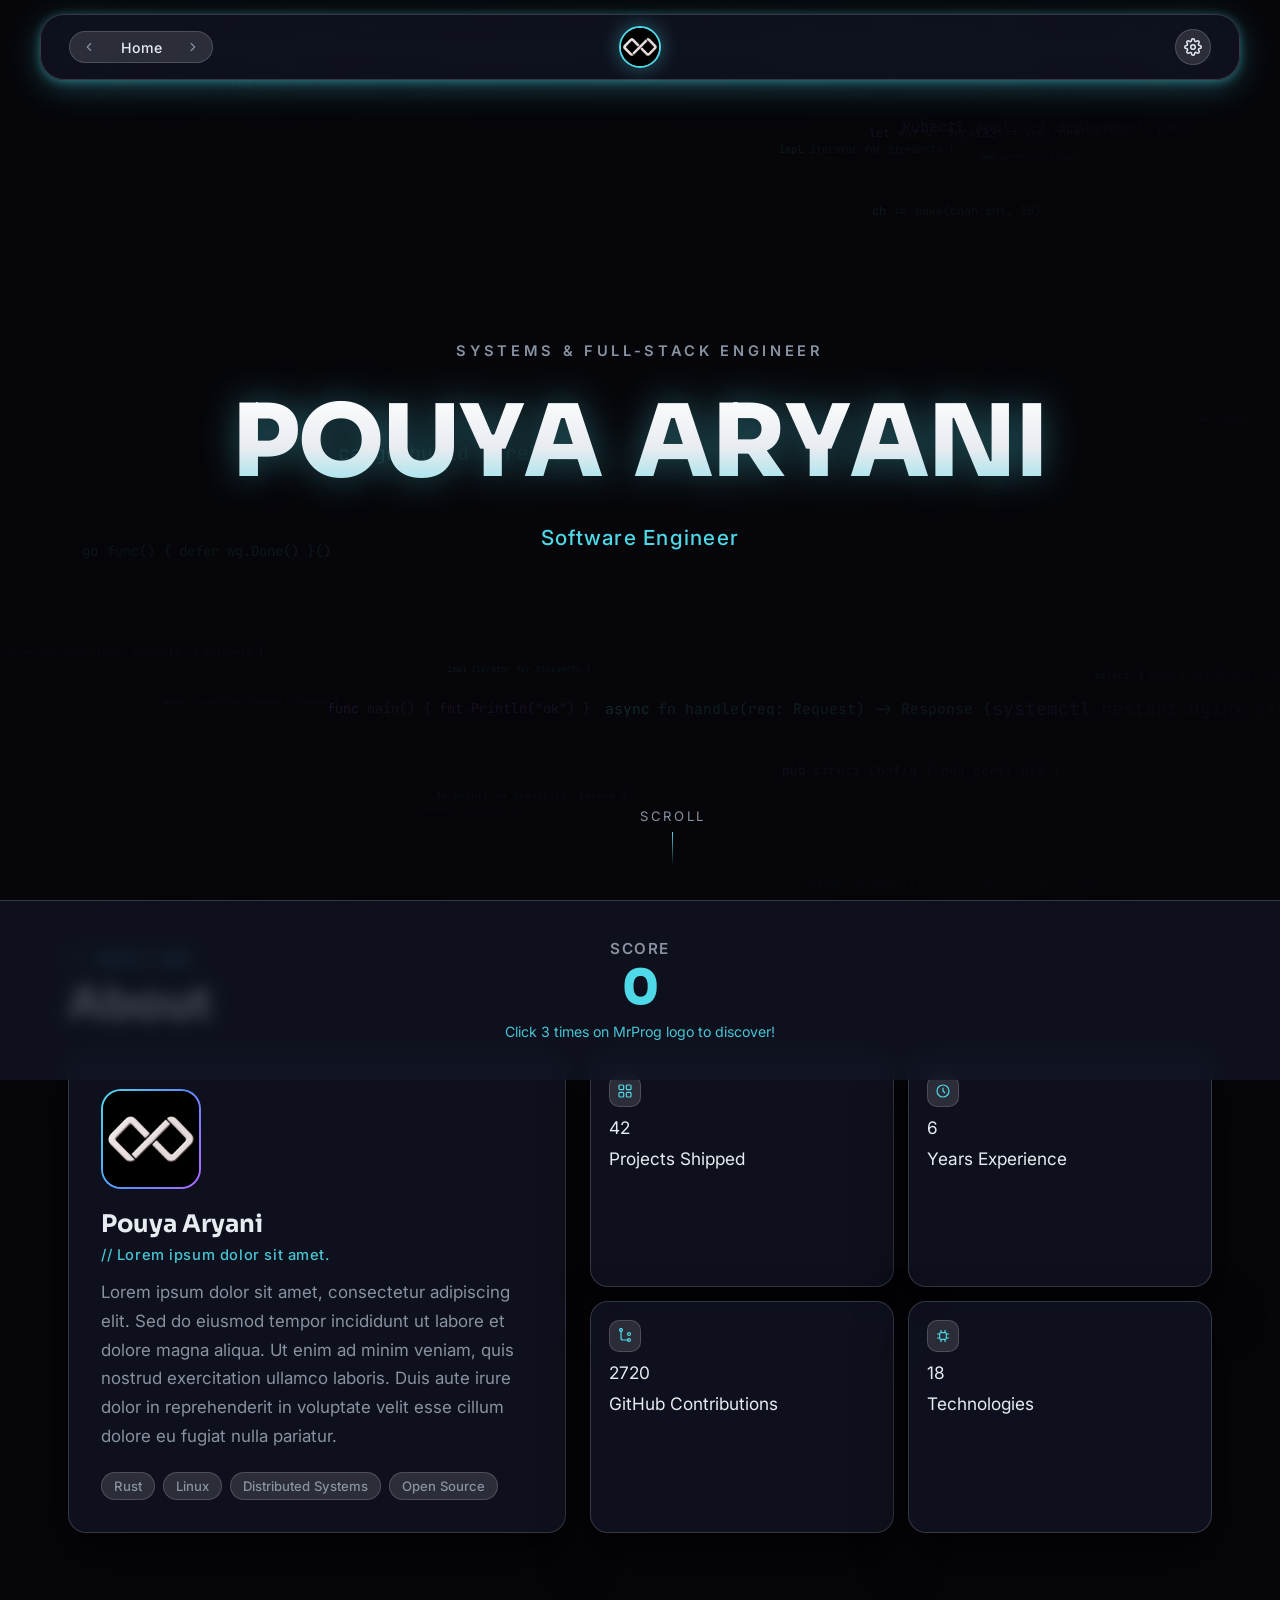
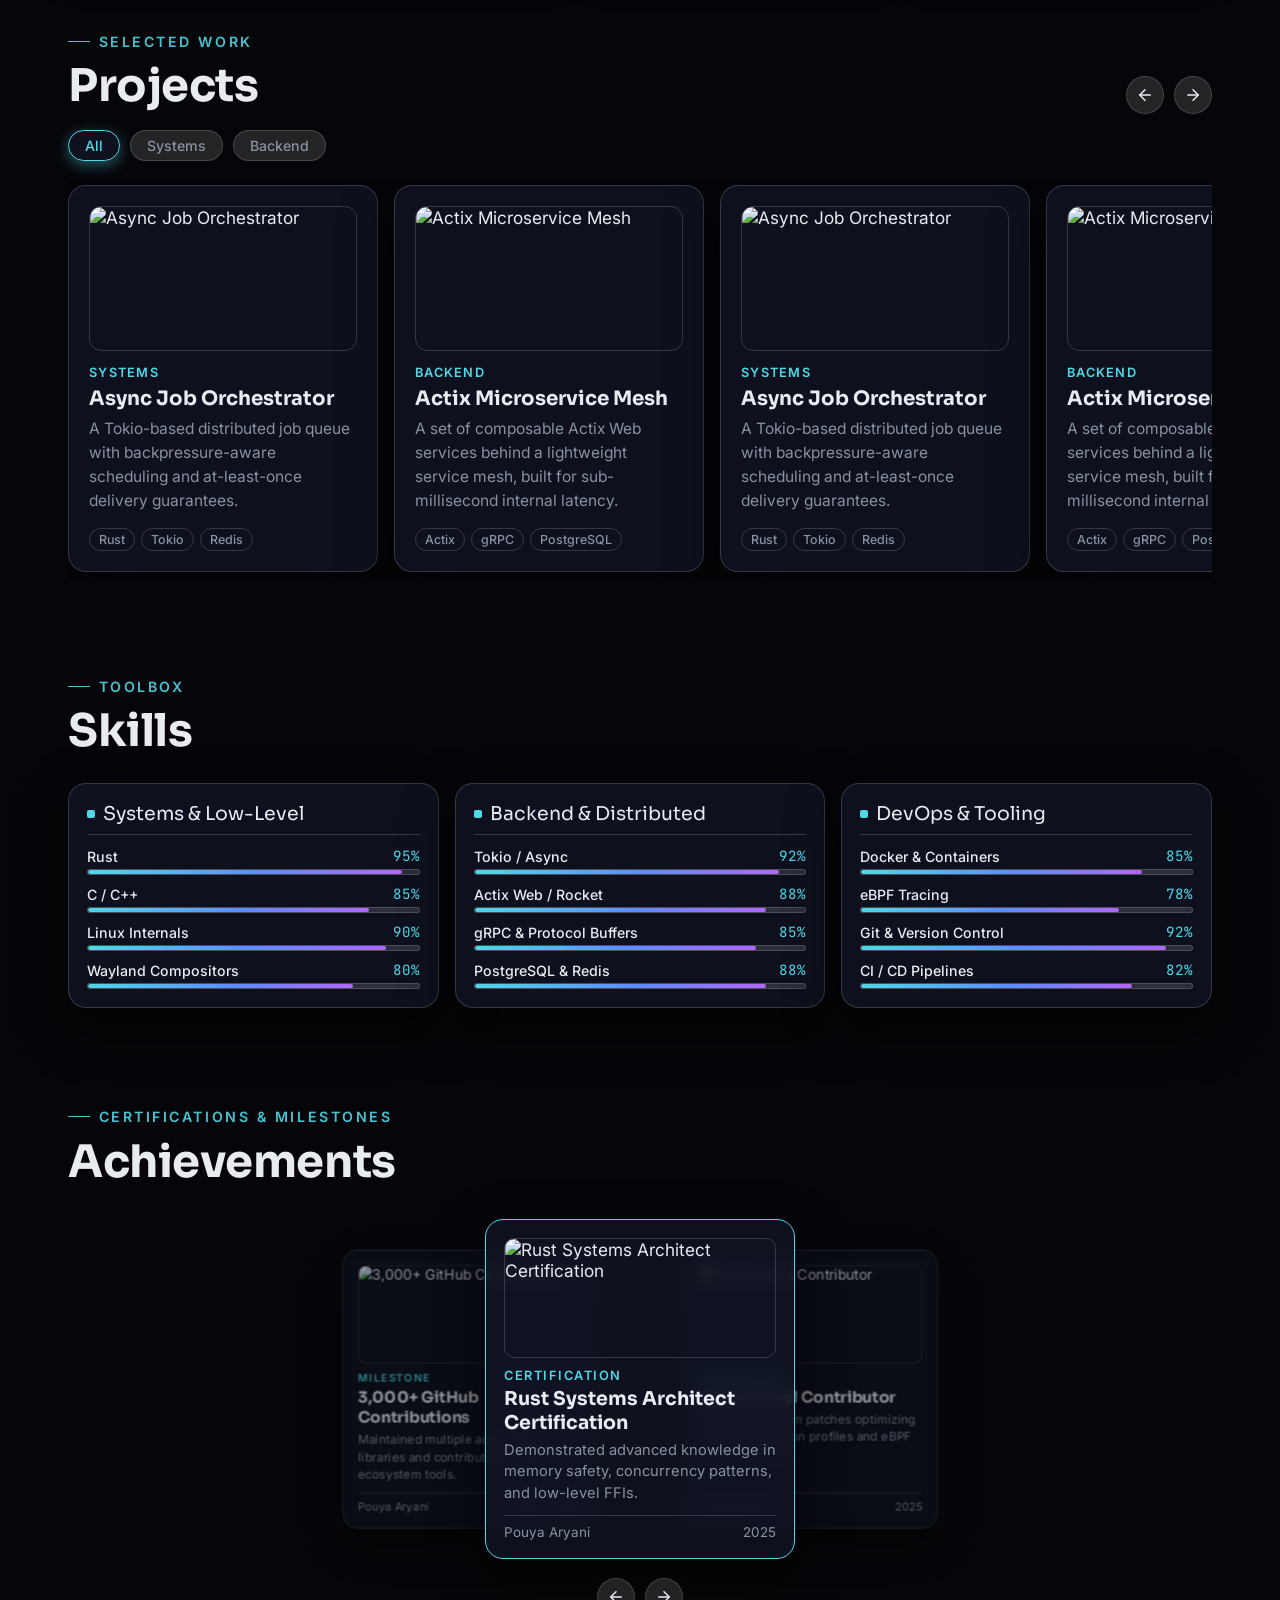
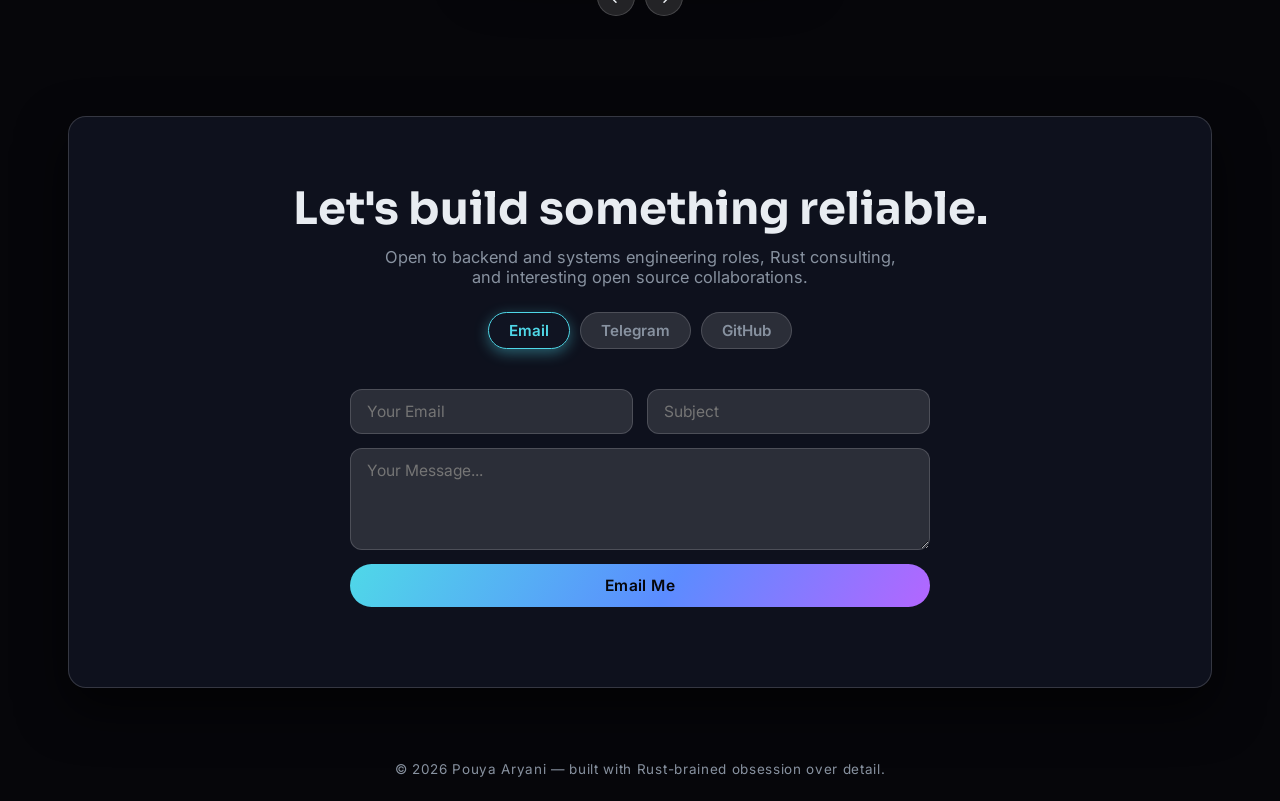
==== index.html @ 70013fde "upload v0.0.2 beta (p,b,web)" ====
<!DOCTYPE html>
<html lang="en" data-theme="dark" dir="ltr">
<head>
<meta charset="UTF-8">
<meta name="viewport" content="width=device-width, initial-scale=1.0">
<title>Pouya Aryani — Backend & Systems Engineer</title>
<meta name="description" content="Pouya Aryani — Rust developer, backend engineer, Linux enthusiast, open source contributor. Portfolio.">
<link rel="preconnect" href="https://fonts.googleapis.com">
<link href="https://fonts.googleapis.com/css2?family=Sora:wght@300;400;600;700;800&family=Inter:wght@400;500;600&family=JetBrains+Mono:wght@400;500;600;700&family=Vazirmatn:wght@300;400;500;600;700;800&display=swap" rel="stylesheet">

<link rel="stylesheet" href="css/style.css">
<link rel="stylesheet" href="css/header.css">
<link rel="stylesheet" href="css/classic.css" id="classicStylesheet" disabled>
</head>
<body>

<canvas id="bg-canvas" aria-hidden="true"></canvas>

<nav class="nav">
  <div class="nav-dropdown-wrapper">
    <div class="nav-section-selector">
      <button class="nav-arrow-btn" id="navPrevBtn" aria-label="Previous Section">
        <svg viewBox="0 0 24 24" width="14" height="14" stroke="currentColor" stroke-width="2" fill="none" stroke-linecap="round" stroke-linejoin="round"><polyline points="15 18 9 12 15 6"></polyline></svg>
      </button>
      <span id="currentSectionLabel" data-i18n="nav.home">Home</span>
      <button class="nav-arrow-btn" id="navNextBtn" aria-label="Next Section">
        <svg viewBox="0 0 24 24" width="14" height="14" stroke="currentColor" stroke-width="2" fill="none" stroke-linecap="round" stroke-linejoin="round"><polyline points="9 18 15 12 9 6"></polyline></svg>
      </button>
    </div>
    <ul class="nav-dropdown-menu" id="navDropdownMenu">
      <li><a href="#home" class="active" data-i18n="nav.home">Home</a></li>
      <li><a href="#about" data-i18n="nav.about">About</a></li>
      <li><a href="#projects" data-i18n="nav.projects">Projects</a></li>
      <li><a href="#skills" data-i18n="nav.skills">Skills</a></li>
      <li><a href="#achievements" data-i18n="nav.achievements">Achievements</a></li>
      <li><a href="#contact" data-i18n="nav.contact">Contact</a></li>
    </ul>
  </div>

  <div class="nav-logo-center">
    <div class="logo-circle">
      <img src="logo.png" alt="Brand Logo" id="brandLogo">
    </div>
  </div>

  <div class="nav-right">
    <div class="nav-settings-wrapper" id="settingsWrapper">
      <button class="nav-settings-btn" id="settingsBtn" aria-label="Settings" title="Settings">
        <svg viewBox="0 0 24 24" width="18" height="18" stroke="currentColor" stroke-width="2" fill="none" stroke-linecap="round" stroke-linejoin="round">
          <circle cx="12" cy="12" r="3"></circle>
          <path d="M19.4 15a1.65 1.65 0 0 0 .33 1.82l.06.06a2 2 0 0 1 0 2.83 2 2 0 0 1-2.83 0l-.06-.06a1.65 1.65 0 0 0-1.82-.33 1.65 1.65 0 0 0-1 1.51V21a2 2 0 0 1-2 2 2 2 0 0 1-2-2v-.09A1.65 1.65 0 0 0 9 19.4a1.65 1.65 0 0 0-1.82.33l-.06.06a2 2 0 0 1-2.83 0 2 2 0 0 1 0-2.83l.06-.06a1.65 1.65 0 0 0 .33-1.82 1.65 1.65 0 0 0-1.51-1H3a2 2 0 0 1-2-2 2 2 0 0 1 2-2h.09A1.65 1.65 0 0 0 4.6 9a1.65 1.65 0 0 0-.33-1.82l-.06-.06a2 2 0 0 1 0-2.83 2 2 0 0 1 2.83 0l.06.06a1.65 1.65 0 0 0 1.82.33H9a1.65 1.65 0 0 0 1-1.51V3a2 2 0 0 1 2-2 2 2 0 0 1 2 2v.09a1.65 1.65 0 0 0 1 1.51 1.65 1.65 0 0 0 1.82-.33l.06-.06a2 2 0 0 1 2.83 0 2 2 0 0 1 0 2.83l-.06.06a1.65 1.65 0 0 0-.33 1.82V9a1.65 1.65 0 0 0 1.51 1H21a2 2 0 0 1 2 2 2 2 0 0 1-2 2h-.09a1.65 1.65 0 0 0-1.51 1z"></path>
        </svg>
      </button>
      <div class="settings-dropdown-menu" id="settingsDropdownMenu">
        <div class="mode-switch-row">
          <button class="mode-btn active" id="modeDefaultBtn">Modern</button>
          <button class="mode-btn" id="modeClassicBtn">Classic</button>
        </div>
        <div class="settings-menu-divider"></div>
        <div class="theme-dots-row">
          <button class="theme-dot active" data-theme="dark" title="Dark Neon" aria-label="Dark theme"></button>
          <button class="theme-dot" data-theme="light" title="Glass Light" aria-label="Light theme"></button>
          <button class="theme-dot" data-theme="sunrise" title="Sunrise Glow" aria-label="Sunrise theme"></button>
        </div>
        <div class="settings-menu-divider"></div>
        <div class="lang-switch-row">
          <span class="flag-icon active" data-lang="en" title="English">🇺🇸</span>
          <span class="flag-icon" data-lang="fa" title="Persian">🇮🇷</span>
        </div>
      </div>
    </div>
  </div>
</nav>

<section class="hero" id="home">
  <div class="hero-vignette"></div>
  <div class="hero-inner" id="heroInner">
    <div class="hero-tag" data-i18n="hero.tag">SYSTEMS &amp; BACKEND ENGINEER</div>
    <div class="h1-wrap">
      <h1 class="hero-name" id="heroName"></h1>
    </div>
    <div class="hero-subtitle" id="heroSubtitle" data-i18n="hero.subtitle">Rust Developer</div>
  </div>
  <div class="scroll-hint"><span data-i18n="hero.scroll">Scroll</span><span class="line"></span></div>
</section>

<section class="section" id="about">
  <div class="container">
    <div class="section-eyebrow" data-i18n="about.eyebrow">Who I am</div>
    <h2 class="section-title reveal" style="margin-bottom:24px;" data-i18n="about.title">About</h2>
    <div class="about-grid">
      <div class="about-card glass reveal">
        <div class="avatar-frame"><div class="inner">PA</div></div>
        <h3>Pouya Aryani</h3>
        <div class="role-line" data-i18n="about.role">// Backend &amp; Systems Engineer, Rust-first</div>
        <p data-i18n="about.bio">I build fast, dependable backend systems — mostly in Rust, occasionally in Go — and I keep a foot firmly in Linux internals. I care about correctness, low-level performance, and software that stays out of the user's way. When I'm not shipping services, I'm contributing to open source or tinkering with Wayland compositors.</p>
        <div class="about-badges">
          <span data-i18n="about.badge1">Rust</span>
          <span data-i18n="about.badge2">Linux</span>
          <span data-i18n="about.badge3">Distributed Systems</span>
          <span data-i18n="about.badge4">Open Source</span>
        </div>
      </div>
      <div class="stats-row" id="statsRow">
        <div class="stat-card glass reveal">
          <div class="stat-icon"><svg viewBox="0 0 24 24"><rect x="3" y="3" width="7" height="7" rx="1.5"/><rect x="14" y="3" width="7" height="7" rx="1.5"/><rect x="3" y="14" width="7" height="7" rx="1.5"/><rect x="14" y="14" width="7" height="7" rx="1.5"/></svg></div>
          <span class="num" data-target="42">0</span><span class="label" data-i18n="about.stat1">Projects Shipped</span>
        </div>
        <div class="stat-card glass reveal">
          <div class="stat-icon"><svg viewBox="0 0 24 24"><circle cx="12" cy="12" r="9"/><path d="M12 7v5l3.2 3.2"/></svg></div>
          <span class="num" data-target="6">0</span><span class="label" data-i18n="about.stat2">Years Experience</span>
        </div>
        <div class="stat-card glass reveal">
          <div class="stat-icon"><svg viewBox="0 0 24 24"><path d="M6 3v12a3 3 0 0 0 3 3h9"/><circle cx="6" cy="3" r="2.2"/><circle cx="18" cy="18" r="2.2"/><circle cx="18" cy="9" r="2.2"/></svg></div>
          <span class="num" data-target="3200">0</span><span class="label" data-i18n="about.stat3">GitHub Contributions</span>
        </div>
        <div class="stat-card glass reveal">
          <div class="stat-icon"><svg viewBox="0 0 24 24"><rect x="7" y="7" width="10" height="10" rx="1.5"/><path d="M9 3v3M15 3v3M9 18v3M15 18v3M3 9h3M3 15h3M18 9h3M18 15h3"/></svg></div>
          <span class="num" data-target="18">0</span><span class="label" data-i18n="about.stat4">Technologies</span>
        </div>
      </div>
    </div>
  </div>
</section>

<section class="section" id="projects">
  <div class="container">
    <div class="section-head">
      <div>
        <div class="section-eyebrow" data-i18n="projects.eyebrow">Selected work</div>
        <h2 class="section-title reveal" data-i18n="projects.title">Projects</h2>
      </div>
      <div class="projects-controls">
        <button class="projects-btn" id="projectsPrevBtn" aria-label="Previous Projects">
          <svg viewBox="0 0 24 24" width="18" height="18" stroke="currentColor" stroke-width="2" fill="none" stroke-linecap="round" stroke-linejoin="round"><line x1="19" y1="12" x2="5" y2="12"></line><polyline points="12 19 5 12 12 5"></polyline></svg>
        </button>
        <button class="projects-btn" id="projectsNextBtn" aria-label="Next Projects">
          <svg viewBox="0 0 24 24" width="18" height="18" stroke="currentColor" stroke-width="2" fill="none" stroke-linecap="round" stroke-linejoin="round"><line x1="5" y1="12" x2="19" y2="12"></line><polyline points="12 5 19 12 12 19"></polyline></svg>
        </button>
      </div>
    </div>
    <div class="projects-filter-row" id="projectsFilterRow"></div>
    <div class="projects-carousel-wrapper" id="projectsWrapper">
      <div class="projects-track" id="projectsTrack"></div>
    </div>
  </div>
</section>

<section class="section" id="skills">
  <div class="container">
    <div class="section-eyebrow" data-i18n="skills.eyebrow">Toolbox</div>
    <h2 class="section-title reveal" style="margin-bottom:24px;" data-i18n="skills.title">Skills</h2>
    <div class="skills-carousel-wrapper" id="skillsWrapper">
      <div class="skills-sections-wrap" id="skillsContainer"></div>
    </div>
  </div>
</section>

<section class="section" id="achievements">
  <div class="container">
    <div class="section-eyebrow" data-i18n="achievements.eyebrow">Certifications &amp; Milestones</div>
    <h2 class="section-title reveal" style="margin-bottom:24px;" data-i18n="achievements.title">Achievements</h2>
    
    <div class="deck-container reveal">
      <div class="deck-wrapper" id="deckWrapper"></div>
      <div class="deck-controls">
        <button class="deck-btn" id="deckPrevBtn" aria-label="Previous Achievement">
          <svg viewBox="0 0 24 24" width="18" height="18" stroke="currentColor" stroke-width="2" fill="none" stroke-linecap="round" stroke-linejoin="round"><line x1="19" y1="12" x2="5" y2="12"></line><polyline points="12 19 5 12 12 5"></polyline></svg>
        </button>
        <button class="deck-btn" id="deckNextBtn" aria-label="Next Achievement">
          <svg viewBox="0 0 24 24" width="18" height="18" stroke="currentColor" stroke-width="2" fill="none" stroke-linecap="round" stroke-linejoin="round"><line x1="5" y1="12" x2="19" y2="12"></line><polyline points="12 5 19 12 12 19"></polyline></svg>
        </button>
      </div>
    </div>
  </div>
</section>

<section class="section" id="contact">
  <div class="container">
    <div class="contact-card glass reveal">
      <h2 class="contact-title" data-i18n="contact.title">Let's build something reliable.</h2>
      <p class="contact-desc" data-i18n="contact.desc">Open to backend and systems engineering roles, Rust consulting, and interesting open source collaborations.</p>
      
      <div class="contact-tabs-row">
        <button class="contact-tab-btn active" data-tab="email" data-i18n="contact.emailTab">Email</button>
        <button class="contact-tab-btn" data-tab="telegram" data-i18n="contact.telegramTab">Telegram</button>
        <button class="contact-tab-btn" data-tab="github" data-i18n="contact.githubTab">GitHub</button>
      </div>

      <div class="contact-tab-content">
        <div class="contact-tab-pane active" id="tab-email">
          <form id="contactForm" class="contact-form">
            <div class="form-row">
              <input type="email" id="formSenderEmail" class="form-input" placeholder="Your Email" required />
              <input type="text" id="formSubject" class="form-input" placeholder="Subject" required />
            </div>
            <textarea id="formMessage" class="form-input form-textarea" rows="4" placeholder="Your Message..." required></textarea>
            <button type="submit" class="btn btn-primary" data-i18n="contact.email">Email Me</button>
          </form>
        </div>

        <div class="contact-tab-pane" id="tab-telegram">
          <div class="telegram-tab-wrapper">
            <p class="telegram-desc" data-i18n="contact.telegramDesc">Join my Telegram channel for software updates, Rust snippets, and tech thoughts.</p>
            <div class="telegram-actions">
              <a class="btn btn-primary" id="telegramChannelBtn" href="https://t.me/MR_PR0G" target="_blank" rel="noopener" data-i18n="contact.telegramChannelBtn">Telegram Channel</a>
              <a class="btn btn-primary" id="telegramChatBtn" href="https://t.me/MR_PR0G" target="_blank" rel="noopener" data-i18n="contact.telegramChatBtn">Chat with me</a>
            </div>
          </div>
        </div>

        <div class="contact-tab-pane" id="tab-github">
          <div class="github-tab-wrapper">
            <div class="github-actions">
              <a class="btn btn-primary" id="githubFollowBtn" href="https://github.com/MR-PR0G" target="_blank" rel="noopener" data-i18n="contact.githubFollow">Follow on GitHub</a>
              <a class="btn btn-primary" id="githubReposBtn" href="https://github.com/MR-PR0G?tab=repositories" target="_blank" rel="noopener" data-i18n="contact.githubRepos">View Repositories</a>
            </div>
            <div class="github-graph-container">
              <img id="githubGraphImg" src="https://ghchart.rshah.org/4fd8e8/MR-PR0G" alt="GitHub Contributions Graph" loading="lazy" />
            </div>
          </div>
        </div>
      </div>
    </div>
  </div>
</section>

<footer data-i18n="footer">© 2026 Pouya Aryani — built with Rust-brained obsession over detail.</footer>

<div id="secretSection" class="secret-section">
  <div class="secret-content">
    <span class="secret-title" data-i18n="secret.score">Score</span>
    <span class="secret-score">0</span>
    <span class="secret-hint" id="secretHint" data-i18n="secret.hint"></span>
  </div>
</div>

<script type="module" src="js/main.js"></script>
</body>
</html>
---- css/style.css ----
/* ============================= TOKENS ============================= */
:root{
  --font-scale: 1.08;
  --font-size-base: calc(1rem * var(--font-scale));

  --bg:#06060a;
  --bg-soft:#0b0b12;
  --surface: rgba(18, 22, 36, 0.75);
  --surface-strong: rgba(255, 255, 255, 0.12);
  --border: rgba(255, 255, 255, 0.16);
  --text:#e8ecf1;
  --muted:#8892a0;
  --cyan:#4fd8e8;
  --blue:#5b8cff;
  --violet:#b366ff;
  --glow-color: rgba(79, 216, 232, 0.4);
  --accent-grad: linear-gradient(120deg, var(--cyan), var(--blue) 55%, var(--violet));
  --shadow-soft: 0 20px 50px rgba(0,0,0,0.65);
  --radius: 18px;
  --ease: cubic-bezier(.22,1,.36,1);
  --font-display:'Sora', system-ui, sans-serif;
  --font-body:'Inter', system-ui, sans-serif;
  --font-mono:'JetBrains Mono', ui-monospace, monospace;
  --card-blur: blur(8px) saturate(130%);
  color-scheme: dark;
}

html[lang="fa"] {
  --font-body: 'Vazirmatn', 'Inter', system-ui, sans-serif;
  --font-display: 'Vazirmatn', 'Sora', system-ui, sans-serif;
}

html[data-theme="light"]{
  --bg:#eef1f6;
  --bg-soft:#e4e8f0;
  --surface: rgba(255, 255, 255, 0.82);
  --surface-strong: rgba(255, 255, 255, 0.85);
  --border: rgba(20, 25, 40, 0.14);
  --text:#10131a;
  --muted:#5b6472;
  --cyan:#0891a6;
  --blue:#2f5fdb;
  --violet:#8b3fd1;
  --glow-color: rgba(8, 145, 166, 0.30);
  --shadow-soft: 0 20px 40px rgba(20,25,45,0.12);
  --card-blur: blur(8px) saturate(130%);
  color-scheme: light;
}

html[data-theme="sunrise"]{
  --bg:#0f0d06;
  --bg-soft:#1a150a;
  --surface: rgba(32, 26, 12, 0.78);
  --surface-strong: rgba(255, 255, 255, 0.14);
  --border: rgba(245, 158, 11, 0.22);
  --text:#fffbeb;
  --muted:#d97706;
  --cyan:#f59e0b;
  --blue:#d97706;
  --violet:#b45309;
  --glow-color: rgba(245, 158, 11, 0.40);
  --shadow-soft: 0 20px 50px rgba(40,25,5,0.65);
  --card-blur: blur(8px) saturate(130%);
  color-scheme: dark;
}

*{margin:0;padding:0;box-sizing:border-box;}
html{
  font-size: var(--font-size-base);
  scroll-behavior:smooth; 
  overflow-x:hidden; 
  width:100%;
}
body{
  background:var(--bg);
  color:var(--text);
  font-family:var(--font-body);
  overflow-x:hidden;
  width:100%;
  transition:background-color .5s var(--ease), color .5s var(--ease);
  -webkit-font-smoothing:antialiased;
}
::selection{background:var(--blue); color:#fff;}
a{color:inherit; text-decoration:none;}
button{font-family:inherit;}
::-webkit-scrollbar{width:8px;}
::-webkit-scrollbar-track{background:var(--bg);}
::-webkit-scrollbar-thumb{background:var(--border); border-radius:10px;}

.section-eyebrow{
  font-family:var(--font-body);
  font-size:.82rem;
  font-weight:600;
  letter-spacing:.18em;
  text-transform:uppercase;
  color:var(--cyan);
  opacity:.9;
  display:flex;
  align-items:center;
  gap:.6em;
  margin-bottom:.5rem;
}
.section-eyebrow::before{
  content:"";
  width:22px; height:1px;
  background:var(--cyan);
  display:inline-block;
}
.section-title{
  font-family:var(--font-display);
  font-weight:700;
  font-size:clamp(1.85rem, 3.5vw, 2.85rem);
  letter-spacing:-0.01em;
}
.container{
  max-width:1240px;
  margin:0 auto;
  padding:0 clamp(16px, 4vw, 48px);
  width:100%;
}

.glass, .about-card, .stat-card, .project-card, .skills-group, .deck-card, .contact-card {
  position: relative;
  z-index: 2;
  background-color: var(--surface);
  border: 1px solid var(--border);
  backdrop-filter: var(--card-blur);
  -webkit-backdrop-filter: var(--card-blur);
  border-radius: var(--radius);
}

.hero{
  position:relative;
  height:100vh; width:100%;
  display:flex; align-items:center; justify-content:center;
  overflow:hidden;
}
#bg-canvas{
  position:fixed; inset:0; width:100vw; height:100vh; z-index:1;
  opacity:.45; pointer-events:none;
}
.hero-vignette{
  position:absolute; inset:0; z-index:2; pointer-events:none;
  background: radial-gradient(ellipse at center, transparent 30%, var(--bg) 92%);
  transition:background .7s var(--ease);
}
.hero-inner{
  position:relative; z-index:3;
  display:flex; flex-direction:column; align-items:center; justify-content:center;
  text-align:center;
  width:100%;
  padding: 0 16px;
}
.hero-tag{
  font-family:var(--font-body);
  font-size:.85rem;
  font-weight: 600;
  letter-spacing:.25em;
  text-transform:uppercase;
  color:var(--muted);
  margin-bottom:1.6rem;
  opacity:0;
  animation: fadeUp .9s var(--ease) .3s forwards;
}
.h1-wrap{
  display:flex;
  align-items:center;
  justify-content:center;
  width: 100%;
  overflow: visible;
}
h1.hero-name{
  font-family:var(--font-display);
  font-weight:800;
  font-size:clamp(2.2rem, 7.8vw, 6.4rem);
  line-height:1.1;
  letter-spacing:-0.01em;
  white-space:nowrap;
  color:var(--text);
  text-align:center;
  background:linear-gradient(180deg, #fff 0%, var(--text) 55%, var(--cyan) 130%);
  -webkit-background-clip:text;
  background-clip:text;
  -webkit-text-fill-color:transparent;
  filter: drop-shadow(0 0 18px var(--glow-color));
  position:relative;
}
html[data-theme="light"] h1.hero-name{
  background: linear-gradient(180deg, #10131a 0%, var(--cyan) 100%);
  -webkit-background-clip: text;
  background-clip: text;
  -webkit-text-fill-color: transparent;
  filter: drop-shadow(0 2px 8px rgba(8, 145, 166, 0.2));
}
h1.hero-name .glyph{
  display:inline-block;
}
h1.hero-name .glyph.space{width:.32em;}
.hero-subtitle{
  margin-top:1.6rem;
  font-family:var(--font-body);
  font-size:clamp(.95rem, 1.8vw, 1.2rem);
  font-weight: 500;
  letter-spacing:.06em;
  color:var(--cyan);
  min-height:1.6em;
  animation: breathe 3.2s ease-in-out infinite;
}

.btn{
  font-family:var(--font-body);
  font-size:.9rem;
  letter-spacing:.03em;
  padding:12px 22px;
  border-radius:999px;
  border:1px solid var(--border);
  cursor:pointer;
  transition: transform .3s var(--ease), box-shadow .3s var(--ease), border-color .3s var(--ease), background .3s var(--ease);
}
.btn-primary{
  background:var(--accent-grad);
  color:#06060a;
  border:none;
  font-weight:600;
}
.btn-primary:hover{transform:translateY(-3px); box-shadow:0 12px 25px var(--glow-color);}
.btn-ghost{background:var(--surface); color:var(--text);}
.btn-ghost:hover{transform:translateY(-3px); border-color:var(--cyan);}

.scroll-hint{
  position:absolute; bottom:34px; left:50%; transform:translateX(-50%);
  z-index:3;
  display:flex; flex-direction:column; align-items:center; gap:8px;
  font-family:var(--font-body); font-size:.76rem; letter-spacing:.2em;
  color:var(--muted); text-transform:uppercase;
  opacity:0; animation: fadeUp .9s var(--ease) .9s forwards;
}
.scroll-hint .line{width:1px; height:34px; background:linear-gradient(var(--cyan), transparent); animation:scrollLine 1.8s ease-in-out infinite;}

@keyframes fadeUp{from{opacity:0; transform:translateY(14px);} to{opacity:1; transform:translateY(0);}}
@keyframes breathe{
  0%,100%{opacity:.65; text-shadow:0 0 10px var(--glow-color);}
  50%{opacity:1; text-shadow:0 0 20px var(--glow-color);}
}
@keyframes scrollLine{0%{transform:scaleY(0); transform-origin:top;} 50%{transform:scaleY(1); transform-origin:top;} 51%{transform-origin:bottom;} 100%{transform:scaleY(0); transform-origin:bottom;}}

.section{padding: 50px 0; position:relative;}
.about-grid{
  display:grid;
  grid-template-columns: 1fr 1.25fr;
  gap:24px;
  align-items:stretch;
}
.about-card{
  padding: clamp(20px, 3vw, 32px);
  box-shadow:var(--shadow-soft);
  overflow: hidden;
}
.avatar-frame{
  width:100px; height:100px; border-radius:20px;
  background: var(--accent-grad);
  padding:2px;
  margin-bottom:1.2rem;
}
.avatar-frame .inner{
  width:100%; height:100%; border-radius:18px;
  background:var(--bg-soft);
  display:grid; place-items:center;
  font-family:var(--font-display); font-weight:800; font-size:1.75rem;
  color:var(--text);
  overflow: hidden;
}
.avatar-img{
  width: 100%;
  height: 100%;
  object-fit: cover;
  border-radius: 18px;
}
.about-card h3{font-family:var(--font-display); font-size:1.4rem; margin-bottom:.4rem;}
.about-card .role-line{font-family:var(--font-body); font-size:.85rem; font-weight: 500; color:var(--cyan); letter-spacing:.04em; margin-bottom:.8rem; opacity:.9;}
.about-card p{color:var(--muted); line-height:1.7; font-size:.98rem; margin-bottom:1.2rem;}
.about-badges{display:flex; flex-wrap:wrap; gap:8px;}
.about-badges span{font-family:var(--font-body); font-size:.76rem; font-weight: 500; padding:5px 12px; border-radius:999px; border:1px solid var(--border); color:var(--muted); background:var(--surface-strong);}

.stats-row{
  display:grid;
  grid-template-columns:repeat(2, 1fr);
  gap:14px;
}
.stat-card{
  position:relative;
  padding:18px 18px;
  display:flex; flex-direction:column; gap:10px;
  box-shadow:var(--shadow-soft);
  transition: transform .35s var(--ease), border-color .35s var(--ease);
  overflow: hidden;
}
.stat-card::after{
  content:"";
  position:absolute; inset:0;
  background:radial-gradient(120px 90px at 100% 0%, var(--glow-color), transparent 70%);
  opacity:0; transition:opacity .4s var(--ease);
  pointer-events:none;
}
.stat-card:hover{transform:translateY(-4px); border-color:var(--cyan);}
.stat-card:hover::after{opacity:1;}
.stat-icon{
  width:32px; height:32px; border-radius:10px;
  display:grid; place-items:center;
  background:var(--surface-strong);
  border:1px solid var(--border);
  color:var(--cyan);
}
.stat-icon svg{width:16px; height:16px; stroke:currentColor; fill:none; stroke-width:1.8;}
.stat .num{
  font-family:var(--font-display); font-weight:800;
  font-size:clamp(1.8rem, 3vw, 2.4rem);
  line-height:1;
  background:var(--accent-grad); -webkit-background-clip:text; background-clip:text; -webkit-text-fill-color:transparent;
  display:inline-block;
}
.stat .label{font-family:var(--font-body); font-size:.76rem; font-weight: 500; letter-spacing:.05em; text-transform:uppercase; color:var(--muted);}

.section-head{display:flex; align-items:flex-end; justify-content:space-between; margin-bottom:16px; flex-wrap:wrap; gap:12px;}

.projects-filter-row {
  display: flex;
  gap: 10px;
  flex-wrap: wrap;
  margin-bottom: 18px;
}

.project-filter-btn {
  font-family: var(--font-body);
  font-size: 0.82rem;
  font-weight: 500;
  padding: 6px 16px;
  border-radius: 999px;
  border: 1px solid var(--border);
  background: var(--surface-strong);
  color: var(--muted);
  cursor: pointer;
  transition: background 0.25s var(--ease), color 0.25s var(--ease), border-color 0.25s var(--ease);
}

.project-filter-btn:hover {
  color: var(--text);
  border-color: var(--cyan);
}

.project-filter-btn.active {
  background: var(--surface);
  color: var(--cyan);
  border-color: var(--cyan);
  box-shadow: 0 4px 14px var(--glow-color);
}

.projects-controls,
.deck-controls {
  display:flex;
  gap:10px;
  direction: ltr !important;
}

.projects-btn,
.deck-btn {
  width:38px; height:38px;
  border-radius:50%;
  border:1px solid var(--border);
  background:var(--surface-strong);
  color:var(--text);
  font-size:1rem;
  cursor:pointer;
  display:grid; place-items:center;
  transition: border-color .3s, transform .3s, background-color .3s;
}
.projects-btn:hover,
.deck-btn:hover {
  border-color:var(--cyan);
  transform:scale(1.08);
}

.projects-carousel-wrapper{
  width:100%;
  overflow:hidden;
  position:relative;
  padding:6px 0;
  cursor: grab;
  user-select: none;
  direction: ltr !important;
}
.projects-carousel-wrapper:active {
  cursor: grabbing;
}

.projects-track{
  display:flex;
  gap:16px;
  direction: ltr !important;
}

.project-card{
  position:relative;
  flex: 0 0 clamp(270px, 26vw, 310px);
  min-width: 270px;
  padding:20px;
  cursor:pointer;
  transition: transform 0.2s ease-out;
  box-shadow:var(--shadow-soft);
  display:flex; flex-direction:column;
  overflow: hidden;
}

.project-img-wrapper{
  width:100%; height:145px;
  border-radius:12px;
  overflow:hidden;
  margin-bottom:14px;
  position:relative;
  border:1px solid var(--border);
}
.project-img{
  width:100%; height:100%;
  object-fit:cover;
  transition: transform .5s var(--ease);
}
.project-card:hover .project-img{transform:scale(1.05);}
.project-tag{font-family:var(--font-body); font-size:.74rem; font-weight: 600; letter-spacing:.1em; text-transform:uppercase; color:var(--cyan); margin-bottom:6px; display:block;}
.project-card h4{font-family:var(--font-display); font-size:1.15rem; margin-bottom:6px;}
.project-card p{color:var(--muted); font-size:.9rem; line-height:1.55; margin-bottom:14px; flex-grow:1;}
.project-stack{display:flex; flex-wrap:wrap; gap:6px;}
.chip-mini{font-family:var(--font-body); font-size:.72rem; font-weight: 500; padding:3px 9px; border-radius:999px; border:1px solid var(--border); color:var(--muted);}
.project-glow{
  position:absolute; width:220px; height:220px; border-radius:50%;
  background:radial-gradient(circle, var(--glow-color), transparent 70%);
  pointer-events:none; top:0; left:0; opacity:0; transition:opacity .3s;
}
.project-card:hover .project-glow{opacity:1;}

.skills-carousel-wrapper{
  width:100%;
  position:relative;
  touch-action: pan-x pan-y !important;
}

.skills-sections-wrap{
  display:grid;
  grid-template-columns:repeat(3, 1fr);
  gap:16px;
}
.skills-group{
  padding:18px;
  box-shadow:var(--shadow-soft);
  overflow: hidden;
}
.skill-group-title{
  font-family:var(--font-display);
  font-size:1.1rem;
  margin-bottom:12px;
  color:var(--text);
  display:flex;
  align-items:center;
  gap:8px;
  border-bottom:1px solid var(--border);
  padding-bottom:8px;
}
.skill-group-title::before{
  content:"";
  width:8px; height:8px;
  border-radius:2px;
  background:var(--cyan);
}
.skills-grid-bars{
  display:flex;
  flex-direction:column;
  gap:10px;
}
.skill-bar-card{
  padding:0;
  background:transparent;
  border:none;
}
.skill-bar-header{
  display:flex;
  justify-content:space-between;
  align-items:center;
  margin-bottom:4px;
  font-family:var(--font-body);
  font-size:.82rem;
}
.skill-bar-name{
  font-weight:500;
  color:var(--text);
}
.skill-bar-percent{
  color:var(--cyan);
  font-family: var(--font-mono);
}
.skill-progress-bg{
  width:100%;
  height:6px;
  background:var(--surface-strong);
  border-radius:999px;
  overflow:hidden;
  border:1px solid var(--border);
}
.skill-progress-fill{
  height:100%;
  border-radius:999px;
  background:var(--accent-grad);
  transition: width 1.2s var(--ease);
}

.deck-container{
  position:relative;
  width:100%;
  max-width:850px;
  margin:0 auto;
  display:flex;
  flex-direction:column;
  align-items:center;
}
.deck-wrapper{
  position:relative;
  width:100%;
  height:350px;
  display:flex;
  justify-content:center;
  align-items:center;
}
.deck-card{
  position:absolute;
  width:310px;
  height:340px;
  padding:18px;
  box-shadow:var(--shadow-soft);
  transition: transform .5s var(--ease), opacity .5s var(--ease), z-index .5s var(--ease);
  display:flex;
  flex-direction:column;
  justify-content:space-between;
  border:1px solid var(--border);
  border-radius:var(--radius);
  overflow: hidden;
}
.deck-img-wrapper{
  width:100%;
  height:120px;
  border-radius:10px;
  overflow:hidden;
  margin-bottom:10px;
  border:1px solid var(--border);
}
.deck-img{
  width:100%;
  height:100%;
  object-fit:cover;
}
.deck-card.pos-center{
  transform: translateX(0) scale(1);
  opacity:1;
  z-index:3;
  border-color:var(--cyan);
}
.deck-card.pos-left{
  transform: translateX(-55%) scale(0.82);
  opacity:0.6;
  z-index:2;
  pointer-events:none;
}
.deck-card.pos-right{
  transform: translateX(55%) scale(0.82);
  opacity:0.6;
  z-index:2;
  pointer-events:none;
}
.deck-card.pos-hidden{
  transform: translateX(0) scale(0.6);
  opacity:0;
  z-index:0;
  pointer-events:none;
}
.deck-badge{
  font-family:var(--font-body);
  font-size:.74rem;
  font-weight: 600;
  letter-spacing:.12em;
  color:var(--cyan);
  text-transform:uppercase;
  margin-bottom:4px;
}
.deck-card h3{
  font-family:var(--font-display);
  font-size:1.1rem;
  margin-bottom:4px;
  line-height:1.3;
}
.deck-card p{
  color:var(--muted);
  font-size:.85rem;
  line-height:1.45;
}
.deck-footer{
  display:flex;
  justify-content:space-between;
  align-items:center;
  font-family:var(--font-body);
  font-size:.78rem;
  color:var(--muted);
  border-top:1px solid var(--border);
  padding-top:8px;
  margin-top:8px;
}
.deck-controls{
  margin-top:14px;
  z-index:10;
}

/* Contact Section Styling */
.contact-card{
  padding: 24px 24px;
  text-align:center;
  position:relative;
  overflow:hidden;
  box-shadow:var(--shadow-soft);
  transform: scale(0.94);
  transition: padding 0.1s ease-out, transform 0.1s ease-out, box-shadow 0.3s var(--ease);
  will-change: padding, transform;
}
.contact-card h2{
  font-family:var(--font-display); 
  font-weight:700; 
  font-size:clamp(1.7rem,3.5vw,2.7rem); 
  margin-bottom:.6rem;
}
.contact-card p{
  color:var(--muted); 
  max-width:520px; 
  margin:0 auto 1.4rem;
  font-size:.95rem;
}

.contact-tabs-row {
  display: flex;
  justify-content: center;
  gap: 10px;
  margin-bottom: 24px;
}

.contact-tab-btn {
  font-family: var(--font-body);
  font-size: 0.88rem;
  font-weight: 600;
  padding: 8px 20px;
  border-radius: 999px;
  border: 1px solid var(--border);
  background: var(--surface-strong);
  color: var(--muted);
  cursor: pointer;
  transition: background 0.25s var(--ease), color 0.25s var(--ease), border-color 0.25s var(--ease);
}

.contact-tab-btn:hover {
  color: var(--text);
  border-color: var(--cyan);
}

.contact-tab-btn.active {
  background: var(--surface);
  color: var(--cyan);
  border-color: var(--cyan);
  box-shadow: 0 4px 14px var(--glow-color);
}

.contact-tab-content {
  min-height: 250px;
  height: 250px;
  display: flex;
  align-items: center;
  justify-content: center;
}

.contact-tab-pane {
  display: none;
  opacity: 0;
  width: 100%;
  height: 100%;
  transition: opacity 0.3s var(--ease);
}

.contact-tab-pane.active {
  display: flex;
  flex-direction: column;
  justify-content: center;
  align-items: center;
  opacity: 1;
}

.contact-form {
  width: 100%;
  max-width: 580px;
  margin: 0 auto;
  display: flex;
  flex-direction: column;
  gap: 14px;
}

.form-row {
  display: flex;
  gap: 14px;
}

.form-input {
  width: 100%;
  padding: 12px 16px;
  border-radius: 12px;
  border: 1px solid var(--border);
  background: var(--surface-strong);
  color: var(--text);
  font-family: var(--font-body);
  font-size: 0.9rem;
  outline: none;
  transition: border-color 0.25s var(--ease), background 0.25s var(--ease);
}

.form-input:focus {
  border-color: var(--cyan);
  background: var(--surface);
}

.form-textarea {
  resize: vertical;
  min-height: 100px;
}

.github-tab-wrapper,
.telegram-tab-wrapper {
  width: 100%;
  height: 100%;
  display: flex;
  flex-direction: column;
  align-items: center;
  justify-content: flex-start;
  gap: 16px;
  padding-top: 6px;
}

.telegram-desc {
  margin-bottom: 4px;
}

.github-actions,
.telegram-actions {
  display: flex;
  gap: 12px;
  flex-wrap: wrap;
  justify-content: center;
}

.github-actions .btn,
.telegram-actions .btn {
  background: var(--accent-grad);
  color: #06060a;
  border: none;
  font-weight: 600;
}

.github-graph-container {
  width: 100%;
  max-width: 720px;
  overflow-x: auto;
  padding: 12px;
  background: var(--surface-strong);
  border: 1px solid var(--border);
  border-radius: 14px;
}

.github-graph-container img {
  width: 100%;
  height: auto;
  min-width: 600px;
  display: block;
}

html[data-theme="dark"] .github-graph-container img,
html[data-theme="sunrise"] .github-graph-container img {
  filter: invert(0.92) hue-rotate(180deg) brightness(0.82) contrast(1.2);
  border-radius: 6px;
}

footer{padding:24px 0; text-align:center; font-family:var(--font-body); font-size:.78rem; color:var(--muted); letter-spacing:.05em;}

/* Secret Door Section */
.secret-section {
  position: fixed;
  bottom: 0;
  left: 0;
  width: 100%;
  height: 180px;
  z-index: 999;
  background: var(--surface) !important;
  border-top: 1px solid var(--border) !important;
  backdrop-filter: var(--card-blur) !important;
  -webkit-backdrop-filter: var(--card-blur) !important;
  box-shadow: none !important;
  transform: translateY(100%);
  transition: transform 0.25s cubic-bezier(0.1, 0.9, 0.2, 1), box-shadow 0.25s var(--ease), border-color 0.25s var(--ease);
  display: flex;
  align-items: center;
  justify-content: center;
  pointer-events: none;
}

.secret-section.peek,
.secret-section.open {
  box-shadow: 0 -4px 12px var(--glow-color) !important;
  border-top-color: var(--cyan) !important;
}

.secret-section.peek {
  transform: translateY(calc(100% - 24px));
}

.secret-section.open {
  transform: translateY(0);
  pointer-events: auto;
}

.secret-content {
  display: flex;
  flex-direction: column;
  align-items: center;
  justify-content: center;
  gap: 6px;
  padding: 0 16px;
  text-align: center;
}

.secret-title {
  font-family: var(--font-body);
  font-size: 0.88rem;
  font-weight: 600;
  color: var(--muted);
  letter-spacing: 0.1em;
  text-transform: uppercase;
}

.secret-score {
  font-family: var(--font-display);
  font-weight: 800;
  font-size: 2.8rem;
  color: var(--cyan);
  line-height: 1;
  transition: text-shadow 0.3s var(--ease);
}

.secret-hint {
  font-family: var(--font-body);
  font-size: 0.82rem;
  color: var(--cyan);
  margin-top: 4px;
  opacity: 0.9;
  line-height: 1.4;
}

.secret-section.open .secret-score {
  animation: themeGlowPulse 2s ease-in-out infinite;
}

@keyframes themeGlowPulse {
  0%, 100% {
    text-shadow: 0 0 8px var(--glow-color);
  }
  50% {
    text-shadow: 0 0 20px var(--glow-color), 0 0 35px var(--cyan);
  }
}

/* RTL OVERRIDES */
html[dir="rtl"] .section-eyebrow::before {
  margin-left: 0.6em;
  margin-right: 0;
}

html[dir="rtl"] .nav-dropdown-menu li a {
  border-left: none;
  border-right: 2px solid transparent;
}

html[dir="rtl"] .nav-dropdown-menu li a.active {
  border-right-color: var(--cyan);
}

html[dir="rtl"] .nav-dropdown-menu li a:hover,
html[dir="rtl"] .nav-dropdown-menu li a.active:hover {
  padding-left: 16px;
  padding-right: 20px;
}

html[dir="rtl"] .form-input {
  direction: rtl;
  text-align: right;
}

html[dir="rtl"] .contact-card h2,
html[dir="rtl"] .contact-card p,
html[dir="rtl"] .telegram-desc {
  text-align: center;
  direction: rtl;
}

html[dir="rtl"] .contact-tabs-row,
html[dir="rtl"] .projects-filter-row {
  direction: rtl;
}

.reveal{opacity:0; transform:translateY(24px); transition:opacity .6s var(--ease), transform .6s var(--ease);}
.reveal.in{opacity:1; transform:translateY(0);}

@media (max-width: 1024px){
  .section{padding: 40px 0;}
  .project-card {
    flex: 0 0 290px;
    min-width: 270px;
  }
  .about-grid{
    grid-template-columns:1fr;
    gap: 20px;
  }
}

@media (max-width: 920px){
  .skills-carousel-wrapper {
    overflow-x: auto;
    overflow-y: hidden;
    touch-action: pan-x pan-y !important;
    overscroll-behavior-y: auto;
    scroll-snap-type: x mandatory;
    scroll-behavior: smooth;
    padding-bottom: 12px;
    cursor: grab;
    user-select: none;
    -webkit-overflow-scrolling: touch;
  }
  .skills-carousel-wrapper:active {
    cursor: grabbing;
  }
  .skills-carousel-wrapper::-webkit-scrollbar {
    height: 4px;
  }
  .skills-carousel-wrapper::-webkit-scrollbar-track {
    background: var(--bg);
  }
  .skills-carousel-wrapper::-webkit-scrollbar-thumb {
    background: var(--border);
    border-radius: 4px;
  }
  .skills-sections-wrap {
    display: flex !important;
    grid-template-columns: none !important;
    flex-wrap: nowrap !important;
    gap: 16px;
    width: max-content;
  }
  .skills-group {
    flex: 0 0 min(290px, 80vw);
    scroll-snap-align: start;
  }
}

@media (max-width: 800px){
  .deck-card{
    width: 280px;
    height: 330px;
  }
  .deck-card.pos-left{
    transform: translateX(-35%) scale(0.82);
  }
  .deck-card.pos-right{
    transform: translateX(35%) scale(0.82);
  }
}

@media (max-width: 580px){
  .section{padding: 32px 0;}
  .form-row {
    flex-direction: column;
  }
  .projects-carousel-wrapper {
    padding: 6px 0;
  }
  .project-card {
    flex: 0 0 clamp(250px, 82vw, 290px);
    min-width: 250px;
  }
  .stats-row{grid-template-columns:1fr 1fr; gap:10px;}
  .stat-card{padding:16px 14px;}
  .about-card{padding: 20px 16px;}
  .glass, .about-card, .stat-card, .project-card, .skills-group, .deck-card, .contact-card {
    backdrop-filter: var(--card-blur);
    -webkit-backdrop-filter: var(--card-blur);
  }
  h1.hero-name{font-size:clamp(1.8rem, 8vw, 3.2rem);}
  .deck-card.pos-left{
    transform: translateX(-20%) scale(0.75);
    opacity: 0.3;
  }
  .deck-card.pos-right{
    transform: translateX(20%) scale(0.75);
    opacity: 0.3;
  }
}

@media (prefers-reduced-motion: reduce){
  *{animation-duration:.001ms !important; animation-iteration-count:1 !important; transition-duration:.15s !important;}
}
---- css/header.css ----
.nav {
  position: fixed;
  top: 14px;
  left: 20px;
  right: 20px;
  width: calc(100% - 40px);
  max-width: 1200px;
  margin: 0 auto;
  z-index: 500;
  display: flex;
  align-items: center;
  justify-content: space-between;
  padding: 14px 28px;
  background: var(--surface) !important;
  border: 1px solid var(--border) !important;
  border-radius: 24px;
  backdrop-filter: blur(20px) saturate(180%) !important;
  -webkit-backdrop-filter: blur(20px) saturate(180%) !important;
  box-shadow: 0 8px 32px rgba(79, 216, 232, 0.28), 0 2px 10px var(--glow-color) !important;
  transition: background-color .4s var(--ease), border-color .4s var(--ease), box-shadow .4s var(--ease);
  direction: ltr !important;
}

.nav-logo-center {
  position: absolute;
  left: 50%;
  transform: translateX(-50%);
  perspective: 1000px;
  display: flex;
  align-items: center;
  justify-content: center;
}

.logo-circle {
  width: 42px;
  height: 42px;
  border-radius: 50%;
  border: 2px solid var(--cyan);
  background: var(--bg-soft);
  overflow: hidden;
  display: grid;
  place-items: center;
  box-shadow: 0 0 20px var(--glow-color);
  transform-style: preserve-3d;
  animation: logo3DSpin 4.5s cubic-bezier(0.4, 0, 0.2, 1) infinite;
  will-change: transform;
}

.logo-circle img {
  width: 100%;
  height: 100%;
  object-fit: cover;
}

@keyframes logo3DSpin {
  0% { transform: rotateY(0deg); }
  40% { transform: rotateY(720deg); }
  100% { transform: rotateY(720deg); }
}

.nav-dropdown-wrapper {
  position: relative;
  display: inline-block;
  padding-bottom: 8px;
  margin-bottom: -8px;
}

.nav-section-selector {
  display: flex;
  align-items: center;
  gap: 6px;
  background: var(--surface-strong);
  border: 1px solid var(--border);
  padding: 4px 8px;
  border-radius: 999px;
  cursor: pointer;
  transition: border-color 0.3s var(--ease), background 0.3s var(--ease);
}

.nav-dropdown-wrapper:hover .nav-section-selector,
.nav-dropdown-wrapper.open .nav-section-selector {
  border-color: var(--cyan);
  background: var(--surface);
}

.nav-arrow-btn {
  background: none;
  border: none;
  color: var(--muted);
  cursor: pointer;
  display: grid;
  place-items: center;
  padding: 4px;
  border-radius: 50%;
  transition: color 0.2s var(--ease), background 0.2s var(--ease);
}

.nav-arrow-btn:hover {
  color: var(--cyan);
  background: var(--surface-strong);
}

.nav-section-selector span {
  font-family: var(--font-body);
  font-size: 0.82rem;
  font-weight: 500;
  color: var(--text);
  min-width: 70px;
  text-align: center;
  user-select: none;
}

.nav-dropdown-menu {
  position: absolute;
  top: 100%;
  left: 0;
  margin-top: 6px;
  width: 170px;
  background: var(--surface) !important;
  border: 1px solid var(--border) !important;
  border-radius: 16px;
  backdrop-filter: blur(24px) saturate(180%) !important;
  -webkit-backdrop-filter: blur(24px) saturate(180%) !important;
  padding: 6px 0;
  box-shadow: var(--shadow-soft);
  opacity: 0;
  visibility: hidden;
  transform: translateY(-8px);
  transition: opacity 0.25s var(--ease), transform 0.25s var(--ease), visibility 0.25s;
  list-style: none;
  z-index: 600;
  overflow: hidden;
}

.nav-dropdown-wrapper:hover .nav-dropdown-menu,
.nav-dropdown-wrapper.open .nav-dropdown-menu,
.nav-dropdown-wrapper.active-touch .nav-dropdown-menu {
  opacity: 1;
  visibility: visible;
  transform: translateY(0);
}

.nav-dropdown-menu li a {
  display: flex;
  align-items: center;
  padding: 9px 16px;
  font-family: var(--font-body);
  font-size: 0.82rem;
  color: var(--muted);
  border-left: 2px solid transparent;
  transition: color 0.2s, background 0.2s, padding-left 0.2s, border-color 0.2s;
}

.nav-dropdown-menu li a:hover {
  color: var(--text);
  background: var(--surface-strong);
  padding-left: 20px;
}

.nav-dropdown-menu li a.active {
  color: var(--cyan);
  background: rgba(79, 216, 232, 0.12);
  border-left-color: var(--cyan);
  font-weight: 600;
}

.nav-dropdown-menu li a.active:hover {
  padding-left: 20px;
}

.nav-settings-wrapper {
  position: relative;
  display: inline-block;
}

.nav-settings-btn {
  width: 36px;
  height: 36px;
  border-radius: 50%;
  border: 1px solid var(--border);
  background: var(--surface-strong);
  color: var(--text);
  cursor: pointer;
  display: grid;
  place-items: center;
  transition: transform 0.3s var(--ease), border-color 0.3s var(--ease), color 0.3s var(--ease);
}

.nav-settings-btn:hover {
  border-color: var(--cyan);
  color: var(--cyan);
  transform: rotate(30deg);
}

.settings-dropdown-menu {
  position: absolute;
  top: 100%;
  right: 0;
  margin-top: 10px;
  width: 150px;
  background: var(--surface) !important;
  border: 1px solid var(--border) !important;
  border-radius: 16px;
  backdrop-filter: blur(24px) saturate(180%) !important;
  -webkit-backdrop-filter: blur(24px) saturate(180%) !important;
  padding: 10px 8px;
  box-shadow: var(--shadow-soft);
  opacity: 0;
  visibility: hidden;
  transform: translateY(-8px);
  transition: opacity 0.25s var(--ease), transform 0.25s var(--ease), visibility 0.25s;
  z-index: 600;
  display: flex;
  flex-direction: column;
  gap: 8px;
}

.nav-settings-wrapper.active .settings-dropdown-menu {
  opacity: 1;
  visibility: visible;
  transform: translateY(0);
}

.mode-switch-row {
  display: flex;
  align-items: center;
  justify-content: space-between;
  background: var(--surface-strong);
  padding: 3px;
  border-radius: 10px;
  border: 1px solid var(--border);
}

.mode-btn {
  flex: 1;
  padding: 4px 6px;
  border-radius: 7px;
  border: none;
  background: transparent;
  color: var(--muted);
  font-family: var(--font-body);
  font-size: 0.72rem;
  cursor: pointer;
  transition: background 0.2s var(--ease), color 0.2s var(--ease);
  text-align: center;
}

.mode-btn.active {
  background: var(--surface);
  color: var(--cyan);
  font-weight: 600;
  box-shadow: 0 2px 6px rgba(0, 0, 0, 0.25);
}

.theme-dots-row {
  display: flex;
  align-items: center;
  justify-content: space-around;
  padding: 4px 2px;
}

.theme-dot {
  width: 22px;
  height: 22px;
  border-radius: 50%;
  border: 1.5px solid transparent;
  cursor: pointer;
  transition: transform 0.25s var(--ease), border-color 0.25s var(--ease), box-shadow 0.25s var(--ease);
  box-shadow: inset -2px -2px 4px rgba(0, 0, 0, 0.45), inset 2px 2px 4px rgba(255, 255, 255, 0.3);
}

.theme-dot:hover {
  transform: scale(1.18);
}

.theme-dot.active {
  border-color: var(--text);
  box-shadow: 0 0 10px var(--glow-color), inset -2px -2px 4px rgba(0,0,0,0.45), inset 2px 2px 4px rgba(255,255,255,0.3);
}

.theme-dot[data-theme="dark"] {
  background: radial-gradient(circle at 35% 35%, #4fd8e8, #06060a 75%);
}

.theme-dot[data-theme="light"] {
  background: radial-gradient(circle at 35% 35%, #ffffff, #8a9cb0 75%);
}

.theme-dot[data-theme="sunrise"] {
  background: radial-gradient(circle at 35% 35%, #f59e0b, #78350f 75%);
}

.settings-menu-divider {
  height: 1px;
  background: var(--border);
  margin: 0;
}

.lang-switch-row {
  display: flex;
  align-items: center;
  justify-content: center;
  gap: 12px;
  padding: 4px 0;
}

.flag-icon {
  font-size: 1.1rem;
  opacity: 0.4;
  cursor: pointer;
  transition: opacity 0.2s, transform 0.2s;
  user-select: none;
}

.flag-icon:hover {
  transform: scale(1.15);
}

.flag-icon.active {
  opacity: 1;
}

.minigame-transition-overlay {
  position: fixed;
  width: 40px;
  height: 40px;
  border-radius: 50%;
  background: #040408;
  transform: translate(-50%, -50%) scale(1);
  z-index: 999999;
  transition: transform 0.75s cubic-bezier(0.77, 0, 0.175, 1);
  pointer-events: none;
}

.minigame-transition-overlay.expand {
  transform: translate(-50%, -50%) scale(80);
}

html[data-theme="light"] .nav {
  box-shadow: 0 4px 20px rgba(0, 0, 0, 0.08) !important;
}

html[data-theme="light"] .nav-section-selector {
  background: rgba(255, 255, 255, 0.88);
  border-color: rgba(20, 25, 40, 0.15);
}

html[data-theme="light"] .nav-arrow-btn {
  color: var(--muted);
}

html[data-theme="light"] .nav-arrow-btn:hover {
  color: var(--cyan);
  background: rgba(0, 0, 0, 0.06);
}

html[data-theme="light"] .nav-dropdown-menu,
html[data-theme="light"] .settings-dropdown-menu {
  background: rgba(255, 255, 255, 0.92) !important;
  border-color: rgba(20, 25, 40, 0.15) !important;
  box-shadow: 0 12px 30px rgba(0, 0, 0, 0.12);
}

html[data-theme="light"] .nav-dropdown-menu li a {
  color: var(--muted);
}

html[data-theme="light"] .nav-dropdown-menu li a:hover {
  color: var(--text);
  background: rgba(0, 0, 0, 0.05);
}

html[data-theme="light"] .nav-dropdown-menu li a.active {
  color: var(--cyan);
  background: rgba(8, 145, 166, 0.12);
}

html[data-theme="sunrise"] .nav {
  box-shadow: 0 4px 22px rgba(245, 158, 11, 0.2) !important;
}

@media (max-width: 480px) {
  .nav {
    padding: 10px 14px;
    top: 10px;
    left: 10px;
    right: 10px;
    width: calc(100% - 20px);
  }
  .nav-settings-btn {
    width: 30px;
    height: 30px;
  }
  .nav-settings-btn svg {
    width: 15px;
    height: 15px;
  }
  .logo-circle {
    width: 36px;
    height: 36px;
  }
  .nav-section-selector {
    padding: 3px 6px;
  }
  .nav-section-selector span {
    min-width: 52px;
    font-size: 0.76rem;
  }
}

@media (max-width: 350px) {
  .nav {
    padding: 8px 10px;
    left: 6px;
    right: 6px;
    width: calc(100% - 12px);
  }
  .logo-circle {
    width: 30px;
    height: 30px;
  }
  .nav-settings-btn {
    width: 28px;
    height: 28px;
  }
  .nav-settings-btn svg {
    width: 14px;
    height: 14px;
  }
  .nav-section-selector span {
    min-width: 42px;
    font-size: 0.72rem;
  }
  .nav-arrow-btn {
    padding: 2px;
  }
}
---- css/classic.css ----
/* ============================= RETRO 90S / WINDOWS CLASSIC STYLE ============================= */

html[data-theme="dark"] {
  --win-bg: #0d1117;
  --win-face: #161b22;
  --win-border-light: #30363d;
  --win-border-dark: #0d1117;
  --win-border-shadow: #010409;
  --win-title-bg: linear-gradient(90deg, #1f242d, #2d333b);
  --win-title-text: #f0f6fc;
  --win-text: #c9d1d9;
  --win-accent: #58a6ff;
}

html[data-theme="light"] {
  --win-bg: #3a6ea5;
  --win-face: #e0e0e0;
  --win-border-light: #ffffff;
  --win-border-dark: #a0a0a0;
  --win-border-shadow: #404040;
  --win-title-bg: linear-gradient(90deg, #0a2463, #3e92cc);
  --win-title-text: #ffffff;
  --win-text: #000000;
  --win-accent: #0a2463;
}

html[data-theme="sunrise"] {
  --win-bg: #92400e;
  --win-face: #fef3c7;
  --win-border-light: #fffbeb;
  --win-border-dark: #d97706;
  --win-border-shadow: #451a03;
  --win-title-bg: linear-gradient(90deg, #b45309, #f59e0b);
  --win-title-text: #ffffff;
  --win-text: #291002;
  --win-accent: #b45309;
}

body {
  background-color: var(--win-bg) !important;
  background-image: none !important;
  font-family: 'Tahoma', 'Vazirmatn', 'MS Sans Serif', Geneva, sans-serif !important;
  color: var(--win-text) !important;
}

.section {
  padding: 32px 0 !important;
}

#bg-canvas,
.hero-vignette,
.project-glow,
.stat-card::after {
  display: none !important;
}

::-webkit-scrollbar {
  width: 16px !important;
}
::-webkit-scrollbar-track {
  background: var(--win-face) !important;
  border-left: 1px solid var(--win-border-dark) !important;
}
::-webkit-scrollbar-thumb {
  background: var(--win-face) !important;
  border-top: 2px solid var(--win-border-light) !important;
  border-left: 2px solid var(--win-border-light) !important;
  border-right: 2px solid var(--win-border-shadow) !important;
  border-bottom: 2px solid var(--win-border-shadow) !important;
}

.nav {
  background: var(--win-face) !important;
  border-top: 2px solid var(--win-border-light) !important;
  border-left: 2px solid var(--win-border-light) !important;
  border-right: 2px solid var(--win-border-shadow) !important;
  border-bottom: 2px solid var(--win-border-shadow) !important;
  border-radius: 0 !important;
  box-shadow: none !important;
  backdrop-filter: none !important;
  -webkit-backdrop-filter: none !important;
  padding: 6px 12px !important;
}

.logo-circle {
  border-radius: 0 !important;
  border-top: 2px solid var(--win-border-shadow) !important;
  border-left: 2px solid var(--win-border-shadow) !important;
  border-right: 2px solid var(--win-border-light) !important;
  border-bottom: 2px solid var(--win-border-light) !important;
  box-shadow: none !important;
  animation: none !important;
}

.nav-section-selector,
.btn,
.projects-btn,
.deck-btn,
.nav-settings-btn,
.contact-tab-btn {
  background: var(--win-face) !important;
  border-top: 2px solid var(--win-border-light) !important;
  border-left: 2px solid var(--win-border-light) !important;
  border-right: 2px solid var(--win-border-shadow) !important;
  border-bottom: 2px solid var(--win-border-shadow) !important;
  border-radius: 0 !important;
  color: var(--win-text) !important;
  box-shadow: none !important;
  text-shadow: none !important;
  font-family: 'Tahoma', 'Vazirmatn', sans-serif !important;
  font-size: 0.82rem !important;
  font-weight: bold !important;
}

.btn:active,
.projects-btn:active,
.deck-btn:active,
.nav-settings-btn:active,
.nav-section-selector:active,
.contact-tab-btn:active {
  border-top: 2px solid var(--win-border-shadow) !important;
  border-left: 2px solid var(--win-border-shadow) !important;
  border-right: 2px solid var(--win-border-light) !important;
  border-bottom: 2px solid var(--win-border-light) !important;
  padding-top: 1px !important;
  padding-left: 1px !important;
}

.contact-tab-btn.active {
  background: var(--win-accent) !important;
  color: #ffffff !important;
}

.form-input {
  background: #ffffff !important;
  border-top: 2px solid var(--win-border-shadow) !important;
  border-left: 2px solid var(--win-border-shadow) !important;
  border-right: 2px solid var(--win-border-light) !important;
  border-bottom: 2px solid var(--win-border-light) !important;
  border-radius: 0 !important;
  color: #000000 !important;
}

html[data-theme="dark"] .form-input {
  background: #0d1117 !important;
  color: #c9d1d9 !important;
}

.github-graph-container {
  background: #ffffff !important;
  border-top: 2px solid var(--win-border-shadow) !important;
  border-left: 2px solid var(--win-border-shadow) !important;
  border-right: 2px solid var(--win-border-light) !important;
  border-bottom: 2px solid var(--win-border-light) !important;
  border-radius: 0 !important;
}

html[data-theme="dark"] .github-graph-container {
  background: #0d1117 !important;
}

.nav-section-selector span {
  color: var(--win-text) !important;
  font-weight: bold !important;
  font-family: 'Tahoma', 'Vazirmatn', sans-serif !important;
}

.nav-arrow-btn {
  color: var(--win-text) !important;
}

h1.hero-name {
  background: none !important;
  -webkit-background-clip: unset !important;
  background-clip: unset !important;
  -webkit-text-fill-color: var(--win-text) !important;
  color: var(--win-text) !important;
  filter: none !important;
  font-family: 'Tahoma', 'Vazirmatn', 'MS Sans Serif', sans-serif !important;
  text-shadow: 2px 2px 0px var(--win-border-shadow) !important;
  letter-spacing: 1px !important;
}

.hero-tag {
  color: #ffffff !important;
  background: var(--win-accent) !important;
  padding: 4px 12px !important;
  border: 1px solid var(--win-border-light) !important;
  display: inline-block !important;
  font-weight: bold !important;
}

.hero-subtitle {
  color: #ffff00 !important;
  animation: none !important;
  font-weight: bold !important;
  text-shadow: 1px 1px 0px #000000 !important;
}

html[data-theme="dark"] .hero-subtitle {
  color: #58a6ff !important;
}

.btn-primary {
  background: var(--win-face) !important;
  color: var(--win-accent) !important;
  border-top: 2px solid var(--win-border-light) !important;
  border-left: 2px solid var(--win-border-light) !important;
  border-right: 2px solid var(--win-border-shadow) !important;
  border-bottom: 2px solid var(--win-border-shadow) !important;
}

.glass,
.about-card,
.stat-card,
.project-card,
.skills-group,
.deck-card,
.contact-card {
  background: var(--win-face) !important;
  border-top: 2px solid var(--win-border-light) !important;
  border-left: 2px solid var(--win-border-light) !important;
  border-right: 2px solid var(--win-border-shadow) !important;
  border-bottom: 2px solid var(--win-border-shadow) !important;
  border-radius: 0 !important;
  box-shadow: 2px 2px 5px rgba(0, 0, 0, 0.5) !important;
  backdrop-filter: none !important;
  -webkit-backdrop-filter: none !important;
  color: var(--win-text) !important;
  padding-top: 20px !important;
}

.glass::before,
.about-card::before,
.stat-card::before,
.project-card::before,
.skills-group::before,
.deck-card::before,
.contact-card::before {
  display: none !important;
}

.about-card h3,
.project-card h4,
.deck-card h3,
.section-title,
.contact-card h2,
.skill-group-title {
  color: var(--win-accent) !important;
  font-family: 'Tahoma', 'Vazirmatn', sans-serif !important;
  font-weight: bold !important;
}

.about-card p,
.project-card p,
.deck-card p,
.contact-card p,
.role-line,
.section-eyebrow,
.skill-bar-name {
  color: var(--win-text) !important;
  font-family: 'Tahoma', 'Vazirmatn', sans-serif !important;
}

.about-badges span,
.chip-mini {
  background: #ffffff !important;
  border-top: 1px solid var(--win-border-dark) !important;
  border-left: 1px solid var(--win-border-dark) !important;
  border-right: 1px solid var(--win-border-light) !important;
  border-bottom: 1px solid var(--win-border-light) !important;
  color: #000000 !important;
  border-radius: 0 !important;
  font-family: 'Tahoma', 'Vazirmatn', sans-serif !important;
}

html[data-theme="dark"] .about-badges span,
html[data-theme="dark"] .chip-mini {
  background: #0d1117 !important;
  color: #c9d1d9 !important;
}

.skill-progress-bg {
  background: #ffffff !important;
  border-top: 2px solid var(--win-border-shadow) !important;
  border-left: 2px solid var(--win-border-shadow) !important;
  border-right: 2px solid var(--win-border-light) !important;
  border-bottom: 2px solid var(--win-border-light) !important;
  border-radius: 0 !important;
  height: 14px !important;
}

html[data-theme="dark"] .skill-progress-bg {
  background: #0d1117 !important;
}

.skill-progress-fill {
  background: var(--win-accent) !important;
  border-radius: 0 !important;
}

.project-img-wrapper,
.deck-img-wrapper,
.avatar-frame {
  border-top: 2px solid var(--win-border-shadow) !important;
  border-left: 2px solid var(--win-border-shadow) !important;
  border-right: 2px solid var(--win-border-light) !important;
  border-bottom: 2px solid var(--win-border-light) !important;
  border-radius: 0 !important;
}

.nav-dropdown-menu,
.settings-dropdown-menu {
  background: var(--win-face) !important;
  border-top: 2px solid var(--win-border-light) !important;
  border-left: 2px solid var(--win-border-light) !important;
  border-right: 2px solid var(--win-border-shadow) !important;
  border-bottom: 2px solid var(--win-border-shadow) !important;
  border-radius: 0 !important;
  box-shadow: 3px 3px 6px rgba(0, 0, 0, 0.4) !important;
  backdrop-filter: none !important;
  -webkit-backdrop-filter: none !important;
}

.nav-dropdown-menu li a {
  color: var(--win-text) !important;
  font-family: 'Tahoma', 'Vazirmatn', sans-serif !important;
}

.nav-dropdown-menu li a:hover,
.nav-dropdown-menu li a.active {
  background: var(--win-accent) !important;
  color: #ffffff !important;
  border-left: none !important;
}

.mode-switch-row {
  background: var(--win-face) !important;
  border-top: 1px solid var(--win-border-dark) !important;
  border-left: 1px solid var(--win-border-dark) !important;
  border-right: 1px solid var(--win-border-light) !important;
  border-bottom: 1px solid var(--win-border-light) !important;
  border-radius: 0 !important;
}

.mode-btn {
  color: var(--win-text) !important;
  border-radius: 0 !important;
  font-family: 'Tahoma', 'Vazirmatn', sans-serif !important;
}

.mode-btn.active {
  background: var(--win-accent) !important;
  color: #ffffff !important;
  font-weight: bold !important;
}

.secret-section {
  background: var(--win-face) !important;
  border-top: 3px solid var(--win-border-light) !important;
  backdrop-filter: none !important;
  -webkit-backdrop-filter: none !important;
}

.secret-section.peek,
.secret-section.open {
  box-shadow: 0 -4px 10px var(--win-accent) !important;
  border-top-color: var(--win-border-light) !important;
}

.secret-title {
  color: var(--win-text) !important;
  font-family: 'Tahoma', 'Vazirmatn', sans-serif !important;
}

.secret-score {
  color: var(--win-accent) !important;
  animation: none !important;
  text-shadow: none !important;
  font-family: 'Tahoma', 'Vazirmatn', sans-serif !important;
}

.secret-hint {
  color: var(--win-accent) !important;
  font-family: 'Tahoma', 'Vazirmatn', sans-serif !important;
  font-size: 0.82rem !important;
  font-weight: bold !important;
}
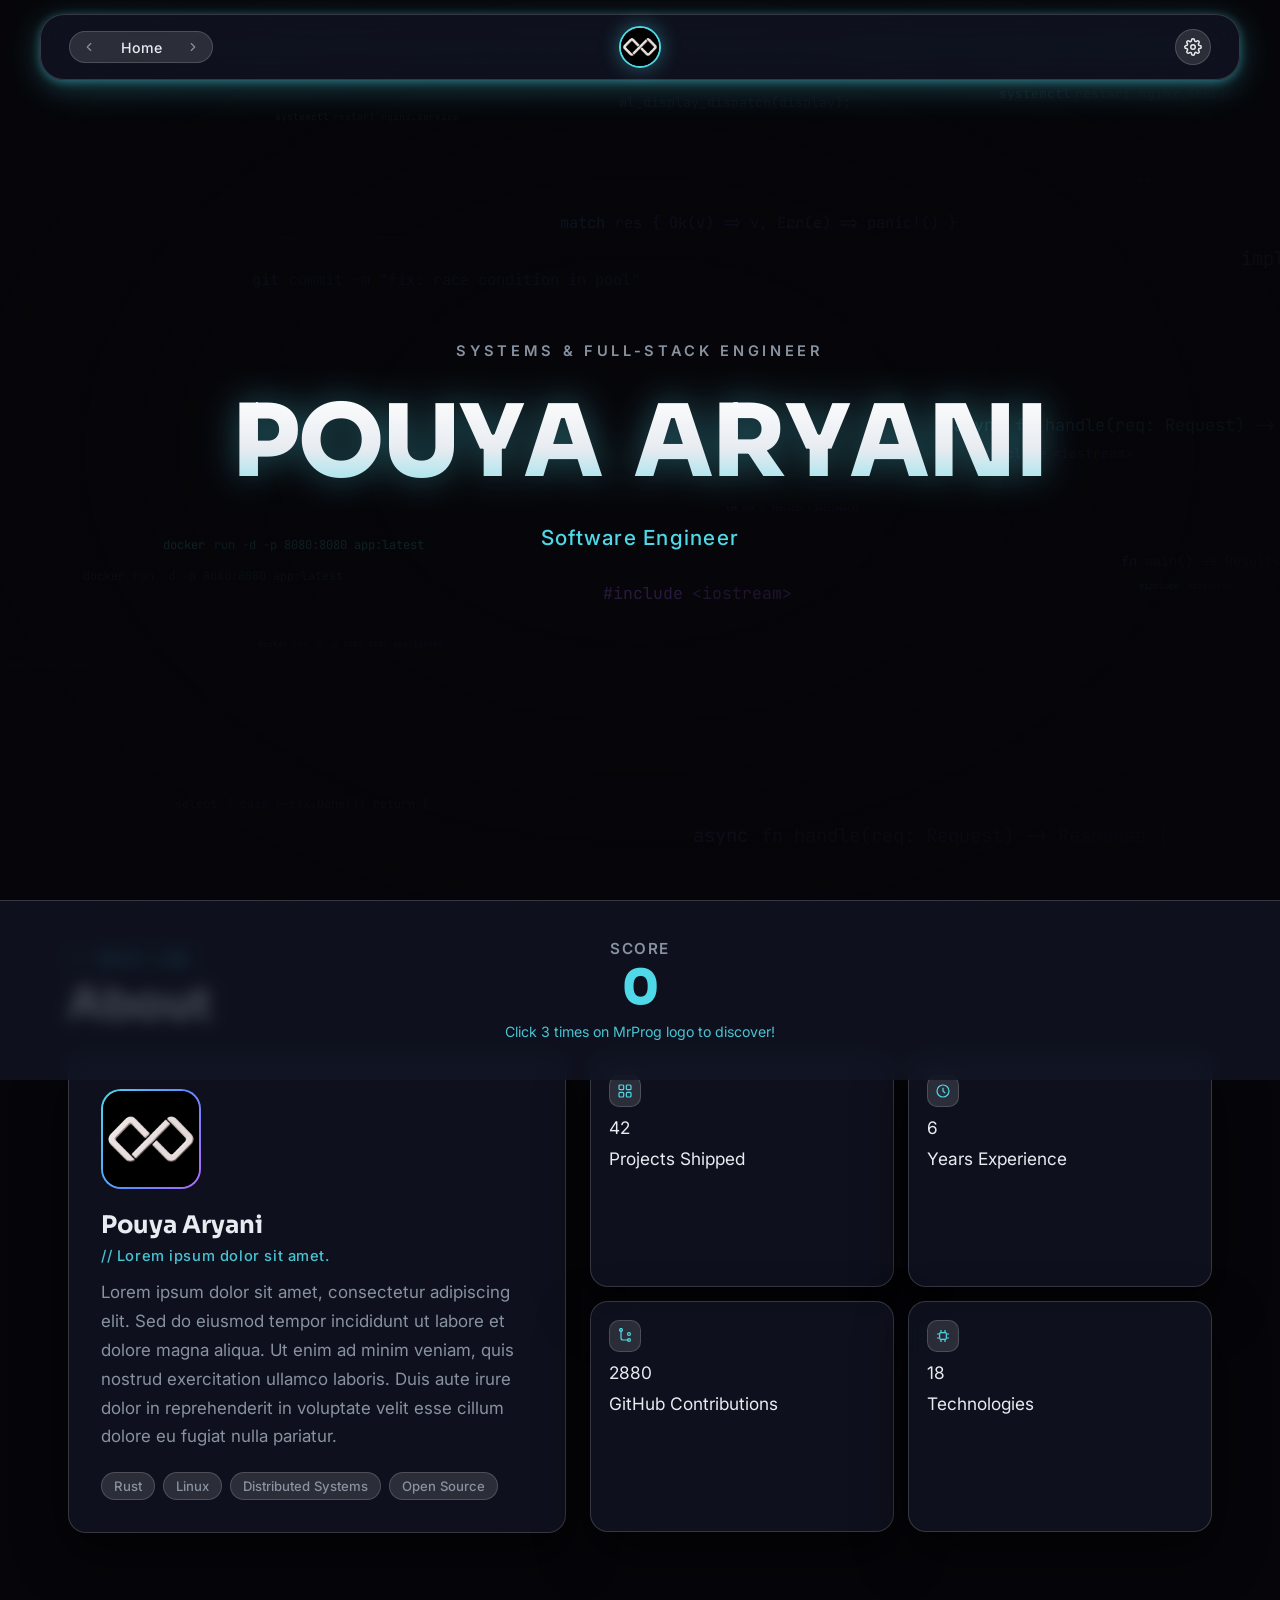
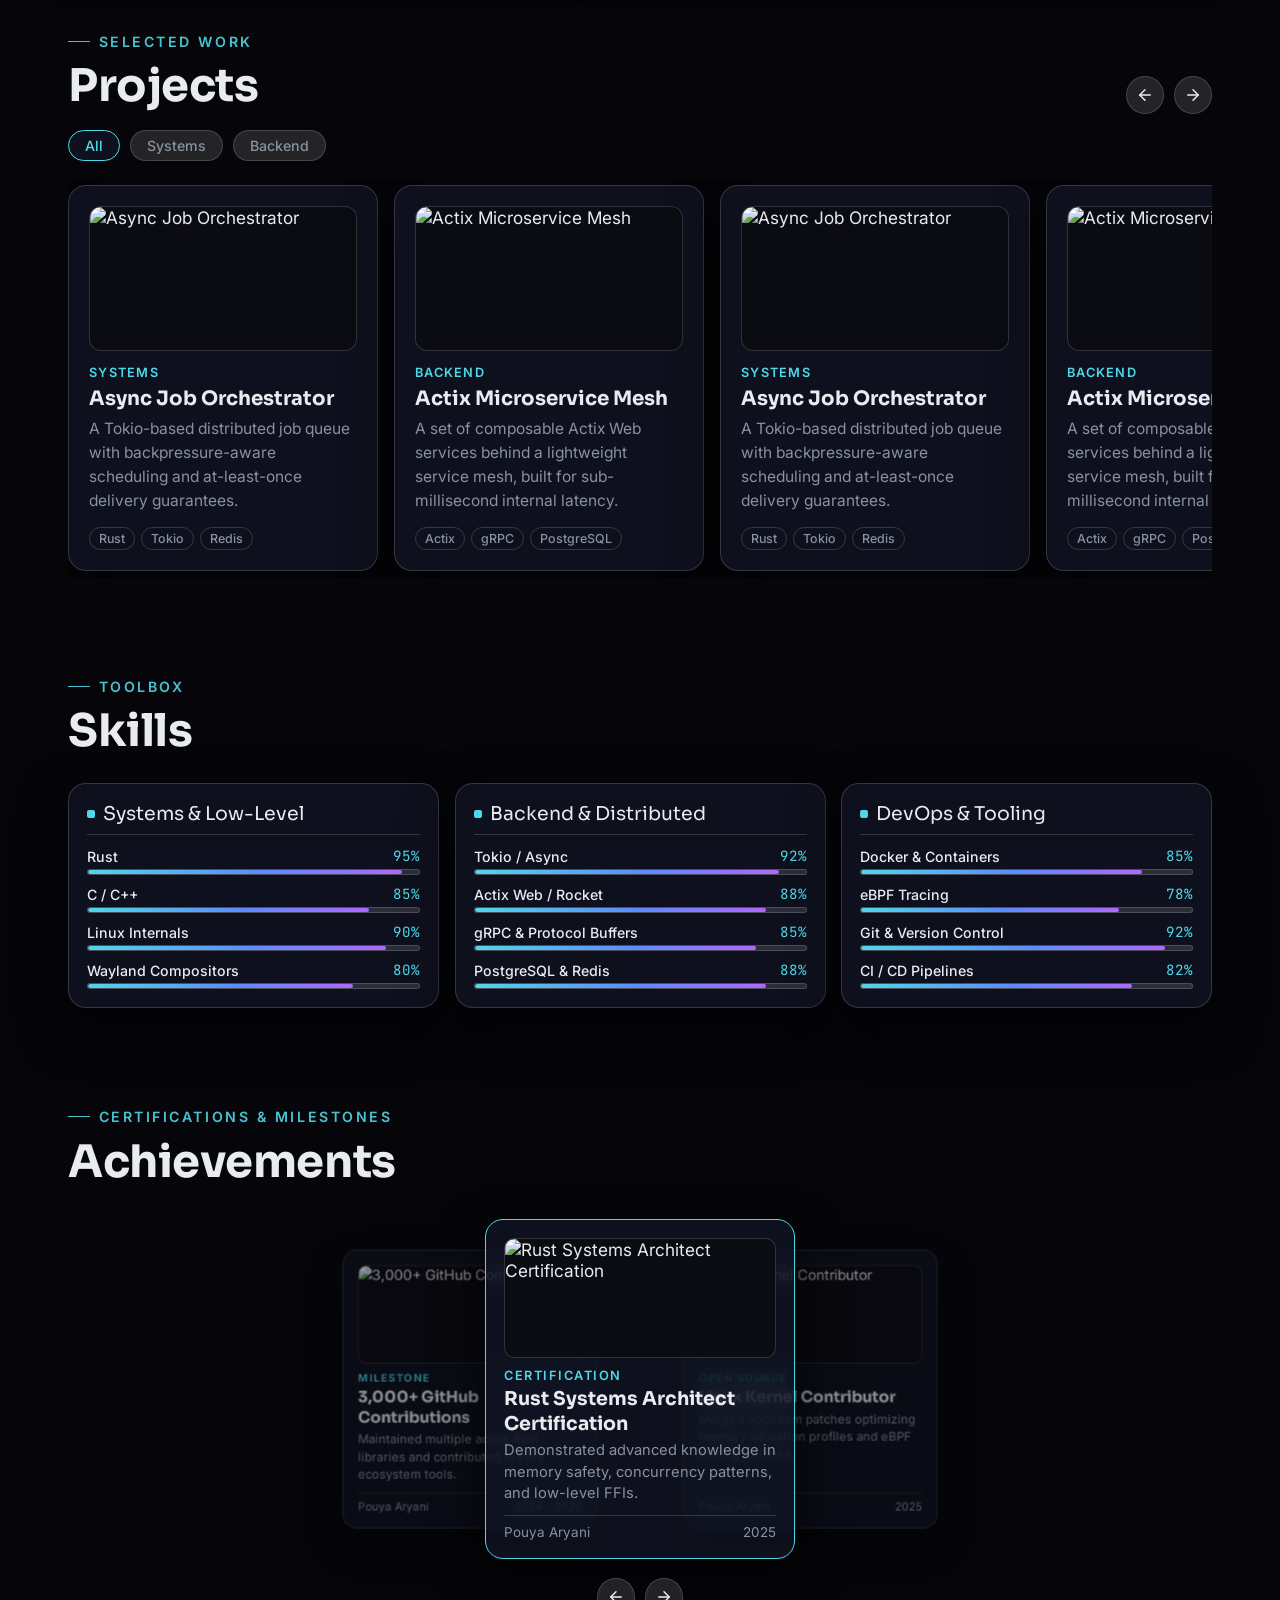
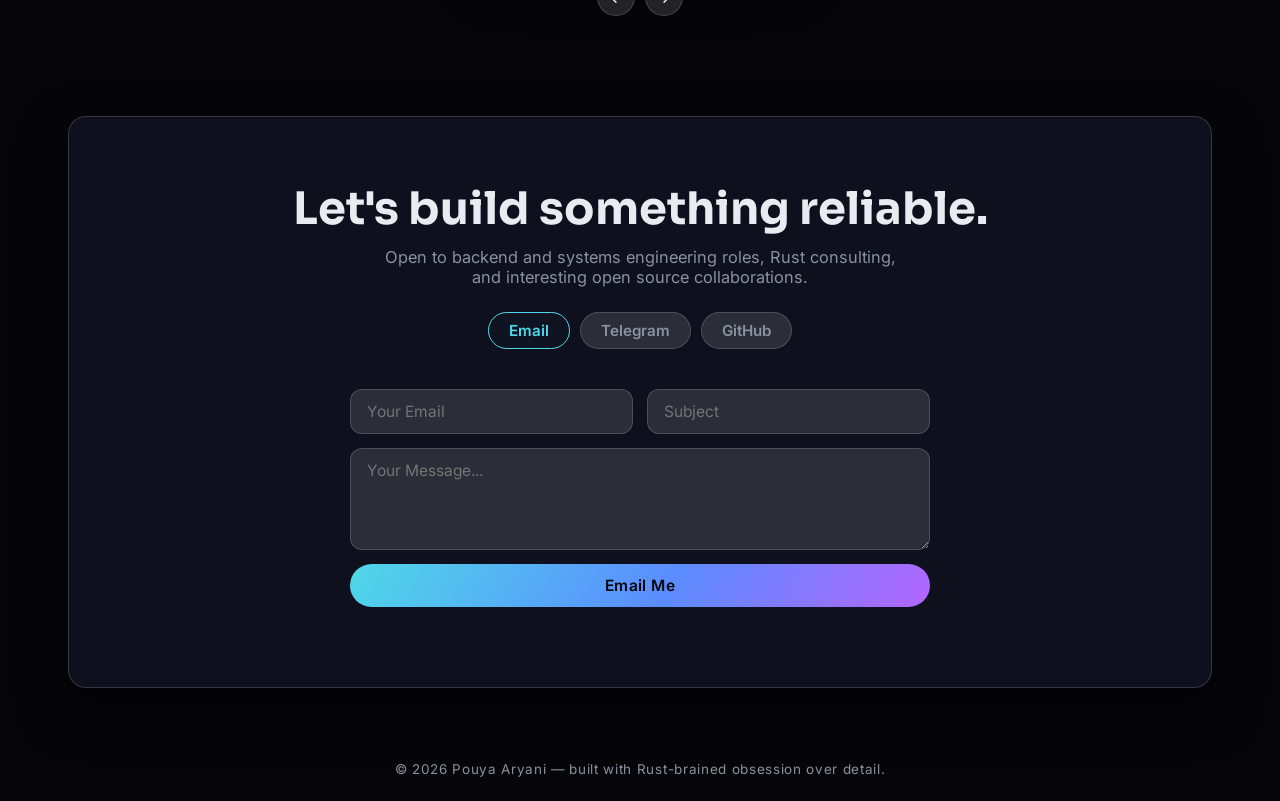
==== commit 33a25f71: "fixed bug for mobile update to 0.0.1(02)" ====
--- a/index.html
+++ b/index.html
@@ -16,6 +16,7 @@
 
 <canvas id="bg-canvas" aria-hidden="true"></canvas>
 
+<!-- ============================= NAV ============================= -->
 <nav class="nav">
   <div class="nav-dropdown-wrapper">
     <div class="nav-section-selector">
@@ -72,6 +73,7 @@
   </div>
 </nav>
 
+<!-- ============================= HERO ============================= -->
 <section class="hero" id="home">
   <div class="hero-vignette"></div>
   <div class="hero-inner" id="heroInner">
@@ -81,9 +83,9 @@
     </div>
     <div class="hero-subtitle" id="heroSubtitle" data-i18n="hero.subtitle">Rust Developer</div>
   </div>
-  <div class="scroll-hint"><span data-i18n="hero.scroll">Scroll</span><span class="line"></span></div>
-</section>
-
+</section>
+
+<!-- ============================= ABOUT ============================= -->
 <section class="section" id="about">
   <div class="container">
     <div class="section-eyebrow" data-i18n="about.eyebrow">Who I am</div>
@@ -123,6 +125,7 @@
   </div>
 </section>
 
+<!-- ============================= PROJECTS ============================= -->
 <section class="section" id="projects">
   <div class="container">
     <div class="section-head">
@@ -146,6 +149,7 @@
   </div>
 </section>
 
+<!-- ============================= SKILLS ============================= -->
 <section class="section" id="skills">
   <div class="container">
     <div class="section-eyebrow" data-i18n="skills.eyebrow">Toolbox</div>
@@ -156,6 +160,7 @@
   </div>
 </section>
 
+<!-- ============================= ACHIEVEMENTS ============================= -->
 <section class="section" id="achievements">
   <div class="container">
     <div class="section-eyebrow" data-i18n="achievements.eyebrow">Certifications &amp; Milestones</div>
@@ -175,6 +180,7 @@
   </div>
 </section>
 
+<!-- ============================= CONTACT ============================= -->
 <section class="section" id="contact">
   <div class="container">
     <div class="contact-card glass reveal">
@@ -188,6 +194,7 @@
       </div>
 
       <div class="contact-tab-content">
+        <!-- EMAIL TAB -->
         <div class="contact-tab-pane active" id="tab-email">
           <form id="contactForm" class="contact-form">
             <div class="form-row">
@@ -199,6 +206,7 @@
           </form>
         </div>
 
+        <!-- TELEGRAM TAB -->
         <div class="contact-tab-pane" id="tab-telegram">
           <div class="telegram-tab-wrapper">
             <p class="telegram-desc" data-i18n="contact.telegramDesc">Join my Telegram channel for software updates, Rust snippets, and tech thoughts.</p>
@@ -209,6 +217,7 @@
           </div>
         </div>
 
+        <!-- GITHUB TAB -->
         <div class="contact-tab-pane" id="tab-github">
           <div class="github-tab-wrapper">
             <div class="github-actions">
@@ -227,6 +236,7 @@
 
 <footer data-i18n="footer">© 2026 Pouya Aryani — built with Rust-brained obsession over detail.</footer>
 
+<!-- ============================= SECRET DOOR SECTION ============================= -->
 <div id="secretSection" class="secret-section">
   <div class="secret-content">
     <span class="secret-title" data-i18n="secret.score">Score</span>
--- a/css/style.css
+++ b/css/style.css
@@ -77,7 +77,7 @@
   font-family:var(--font-body);
   overflow-x:hidden;
   width:100%;
-  transition:background-color .5s var(--ease), color .5s var(--ease);
+  transition:background-color .25s var(--ease), color .25s var(--ease);
   -webkit-font-smoothing:antialiased;
 }
 ::selection{background:var(--blue); color:#fff;}
@@ -86,6 +86,15 @@
 ::-webkit-scrollbar{width:8px;}
 ::-webkit-scrollbar-track{background:var(--bg);}
 ::-webkit-scrollbar-thumb{background:var(--border); border-radius:10px;}
+
+.header-btn, .btn, .nav-link {
+  white-space: nowrap;
+  overflow: hidden;
+  text-overflow: ellipsis;
+  max-width: 100%;
+  display: inline-block;
+  vertical-align: middle;
+}
 
 .section-eyebrow{
   font-family:var(--font-body);
@@ -138,11 +147,11 @@
 #bg-canvas{
   position:fixed; inset:0; width:100vw; height:100vh; z-index:1;
   opacity:.45; pointer-events:none;
+  will-change: transform;
 }
 .hero-vignette{
   position:absolute; inset:0; z-index:2; pointer-events:none;
   background: radial-gradient(ellipse at center, transparent 30%, var(--bg) 92%);
-  transition:background .7s var(--ease);
 }
 .hero-inner{
   position:relative; z-index:3;
@@ -192,9 +201,7 @@
   -webkit-text-fill-color: transparent;
   filter: drop-shadow(0 2px 8px rgba(8, 145, 166, 0.2));
 }
-h1.hero-name .glyph{
-  display:inline-block;
-}
+h1.hero-name .glyph{display:inline-block;}
 h1.hero-name .glyph.space{width:.32em;}
 .hero-subtitle{
   margin-top:1.6rem;
@@ -204,7 +211,6 @@
   letter-spacing:.06em;
   color:var(--cyan);
   min-height:1.6em;
-  animation: breathe 3.2s ease-in-out infinite;
 }
 
 .btn{
@@ -215,7 +221,7 @@
   border-radius:999px;
   border:1px solid var(--border);
   cursor:pointer;
-  transition: transform .3s var(--ease), box-shadow .3s var(--ease), border-color .3s var(--ease), background .3s var(--ease);
+  transition: transform .25s var(--ease), border-color .25s var(--ease), background .25s var(--ease);
 }
 .btn-primary{
   background:var(--accent-grad);
@@ -223,26 +229,11 @@
   border:none;
   font-weight:600;
 }
-.btn-primary:hover{transform:translateY(-3px); box-shadow:0 12px 25px var(--glow-color);}
+.btn-primary:hover{transform:translateY(-3px);}
 .btn-ghost{background:var(--surface); color:var(--text);}
 .btn-ghost:hover{transform:translateY(-3px); border-color:var(--cyan);}
 
-.scroll-hint{
-  position:absolute; bottom:34px; left:50%; transform:translateX(-50%);
-  z-index:3;
-  display:flex; flex-direction:column; align-items:center; gap:8px;
-  font-family:var(--font-body); font-size:.76rem; letter-spacing:.2em;
-  color:var(--muted); text-transform:uppercase;
-  opacity:0; animation: fadeUp .9s var(--ease) .9s forwards;
-}
-.scroll-hint .line{width:1px; height:34px; background:linear-gradient(var(--cyan), transparent); animation:scrollLine 1.8s ease-in-out infinite;}
-
 @keyframes fadeUp{from{opacity:0; transform:translateY(14px);} to{opacity:1; transform:translateY(0);}}
-@keyframes breathe{
-  0%,100%{opacity:.65; text-shadow:0 0 10px var(--glow-color);}
-  50%{opacity:1; text-shadow:0 0 20px var(--glow-color);}
-}
-@keyframes scrollLine{0%{transform:scaleY(0); transform-origin:top;} 50%{transform:scaleY(1); transform-origin:top;} 51%{transform-origin:bottom;} 100%{transform:scaleY(0); transform-origin:bottom;}}
 
 .section{padding: 50px 0; position:relative;}
 .about-grid{
@@ -275,6 +266,7 @@
   height: 100%;
   object-fit: cover;
   border-radius: 18px;
+  display: block;
 }
 .about-card h3{font-family:var(--font-display); font-size:1.4rem; margin-bottom:.4rem;}
 .about-card .role-line{font-family:var(--font-body); font-size:.85rem; font-weight: 500; color:var(--cyan); letter-spacing:.04em; margin-bottom:.8rem; opacity:.9;}
@@ -292,18 +284,10 @@
   padding:18px 18px;
   display:flex; flex-direction:column; gap:10px;
   box-shadow:var(--shadow-soft);
-  transition: transform .35s var(--ease), border-color .35s var(--ease);
+  transition: transform .25s var(--ease), border-color .25s var(--ease);
   overflow: hidden;
 }
-.stat-card::after{
-  content:"";
-  position:absolute; inset:0;
-  background:radial-gradient(120px 90px at 100% 0%, var(--glow-color), transparent 70%);
-  opacity:0; transition:opacity .4s var(--ease);
-  pointer-events:none;
-}
 .stat-card:hover{transform:translateY(-4px); border-color:var(--cyan);}
-.stat-card:hover::after{opacity:1;}
 .stat-icon{
   width:32px; height:32px; border-radius:10px;
   display:grid; place-items:center;
@@ -340,6 +324,7 @@
   background: var(--surface-strong);
   color: var(--muted);
   cursor: pointer;
+  white-space: nowrap;
   transition: background 0.25s var(--ease), color 0.25s var(--ease), border-color 0.25s var(--ease);
 }
 
@@ -352,7 +337,6 @@
   background: var(--surface);
   color: var(--cyan);
   border-color: var(--cyan);
-  box-shadow: 0 4px 14px var(--glow-color);
 }
 
 .projects-controls,
@@ -372,7 +356,7 @@
   font-size:1rem;
   cursor:pointer;
   display:grid; place-items:center;
-  transition: border-color .3s, transform .3s, background-color .3s;
+  transition: border-color .25s, transform .25s, background-color .25s;
 }
 .projects-btn:hover,
 .deck-btn:hover {
@@ -387,6 +371,7 @@
   padding:6px 0;
   cursor: grab;
   user-select: none;
+  touch-action: pan-y;
   direction: ltr !important;
 }
 .projects-carousel-wrapper:active {
@@ -397,6 +382,7 @@
   display:flex;
   gap:16px;
   direction: ltr !important;
+  will-change: transform;
 }
 
 .project-card{
@@ -405,7 +391,6 @@
   min-width: 270px;
   padding:20px;
   cursor:pointer;
-  transition: transform 0.2s ease-out;
   box-shadow:var(--shadow-soft);
   display:flex; flex-direction:column;
   overflow: hidden;
@@ -418,99 +403,25 @@
   margin-bottom:14px;
   position:relative;
   border:1px solid var(--border);
+  background: var(--bg-soft);
+  z-index: 1;
 }
 .project-img{
   width:100%; height:100%;
   object-fit:cover;
-  transition: transform .5s var(--ease);
-}
-.project-card:hover .project-img{transform:scale(1.05);}
+  display: block;
+  position: relative;
+  z-index: 2;
+  transition: transform .3s var(--ease);
+}
+.project-card:hover .project-img{transform:scale(1.04);}
 .project-tag{font-family:var(--font-body); font-size:.74rem; font-weight: 600; letter-spacing:.1em; text-transform:uppercase; color:var(--cyan); margin-bottom:6px; display:block;}
 .project-card h4{font-family:var(--font-display); font-size:1.15rem; margin-bottom:6px;}
 .project-card p{color:var(--muted); font-size:.9rem; line-height:1.55; margin-bottom:14px; flex-grow:1;}
 .project-stack{display:flex; flex-wrap:wrap; gap:6px;}
 .chip-mini{font-family:var(--font-body); font-size:.72rem; font-weight: 500; padding:3px 9px; border-radius:999px; border:1px solid var(--border); color:var(--muted);}
-.project-glow{
-  position:absolute; width:220px; height:220px; border-radius:50%;
-  background:radial-gradient(circle, var(--glow-color), transparent 70%);
-  pointer-events:none; top:0; left:0; opacity:0; transition:opacity .3s;
-}
-.project-card:hover .project-glow{opacity:1;}
-
-.skills-carousel-wrapper{
-  width:100%;
-  position:relative;
-  touch-action: pan-x pan-y !important;
-}
-
-.skills-sections-wrap{
-  display:grid;
-  grid-template-columns:repeat(3, 1fr);
-  gap:16px;
-}
-.skills-group{
-  padding:18px;
-  box-shadow:var(--shadow-soft);
-  overflow: hidden;
-}
-.skill-group-title{
-  font-family:var(--font-display);
-  font-size:1.1rem;
-  margin-bottom:12px;
-  color:var(--text);
-  display:flex;
-  align-items:center;
-  gap:8px;
-  border-bottom:1px solid var(--border);
-  padding-bottom:8px;
-}
-.skill-group-title::before{
-  content:"";
-  width:8px; height:8px;
-  border-radius:2px;
-  background:var(--cyan);
-}
-.skills-grid-bars{
-  display:flex;
-  flex-direction:column;
-  gap:10px;
-}
-.skill-bar-card{
-  padding:0;
-  background:transparent;
-  border:none;
-}
-.skill-bar-header{
-  display:flex;
-  justify-content:space-between;
-  align-items:center;
-  margin-bottom:4px;
-  font-family:var(--font-body);
-  font-size:.82rem;
-}
-.skill-bar-name{
-  font-weight:500;
-  color:var(--text);
-}
-.skill-bar-percent{
-  color:var(--cyan);
-  font-family: var(--font-mono);
-}
-.skill-progress-bg{
-  width:100%;
-  height:6px;
-  background:var(--surface-strong);
-  border-radius:999px;
-  overflow:hidden;
-  border:1px solid var(--border);
-}
-.skill-progress-fill{
-  height:100%;
-  border-radius:999px;
-  background:var(--accent-grad);
-  transition: width 1.2s var(--ease);
-}
-
+
+/* ============================= ACHIEVEMENTS (DECK) ============================= */
 .deck-container{
   position:relative;
   width:100%;
@@ -519,6 +430,7 @@
   display:flex;
   flex-direction:column;
   align-items:center;
+  touch-action: pan-y;
 }
 .deck-wrapper{
   position:relative;
@@ -527,6 +439,8 @@
   display:flex;
   justify-content:center;
   align-items:center;
+  user-select: none;
+  touch-action: pan-y;
 }
 .deck-card{
   position:absolute;
@@ -534,13 +448,16 @@
   height:340px;
   padding:18px;
   box-shadow:var(--shadow-soft);
-  transition: transform .5s var(--ease), opacity .5s var(--ease), z-index .5s var(--ease);
+  transition: transform .35s var(--ease), opacity .35s var(--ease), z-index .35s var(--ease);
   display:flex;
   flex-direction:column;
   justify-content:space-between;
   border:1px solid var(--border);
   border-radius:var(--radius);
   overflow: hidden;
+  will-change: transform, opacity;
+  cursor: pointer;
+  touch-action: pan-y;
 }
 .deck-img-wrapper{
   width:100%;
@@ -549,29 +466,35 @@
   overflow:hidden;
   margin-bottom:10px;
   border:1px solid var(--border);
+  background: var(--bg-soft);
+  z-index: 1;
 }
 .deck-img{
   width:100%;
   height:100%;
   object-fit:cover;
+  display: block;
+  position: relative;
+  z-index: 2;
 }
 .deck-card.pos-center{
   transform: translateX(0) scale(1);
   opacity:1;
-  z-index:3;
+  z-index:4;
+  pointer-events: auto;
   border-color:var(--cyan);
 }
 .deck-card.pos-left{
   transform: translateX(-55%) scale(0.82);
   opacity:0.6;
   z-index:2;
-  pointer-events:none;
+  pointer-events: auto;
 }
 .deck-card.pos-right{
   transform: translateX(55%) scale(0.82);
   opacity:0.6;
   z-index:2;
-  pointer-events:none;
+  pointer-events: auto;
 }
 .deck-card.pos-hidden{
   transform: translateX(0) scale(0.6);
@@ -615,16 +538,89 @@
   z-index:10;
 }
 
-/* Contact Section Styling */
+/* ============================= SKILLS SECTION ============================= */
+.skills-carousel-wrapper{
+  width:100%;
+  position:relative;
+  touch-action: pan-x pan-y !important;
+}
+
+.skills-sections-wrap{
+  display:grid;
+  grid-template-columns:repeat(3, 1fr);
+  gap:16px;
+}
+.skills-group{
+  padding:18px;
+  box-shadow:var(--shadow-soft);
+  overflow: hidden;
+}
+.skill-group-title{
+  font-family:var(--font-display);
+  font-size:1.1rem;
+  margin-bottom:12px;
+  color:var(--text);
+  display:flex;
+  align-items:center;
+  gap:8px;
+  border-bottom:1px solid var(--border);
+  padding-bottom:8px;
+}
+.skill-group-title::before{
+  content:"";
+  width:8px; height:8px;
+  border-radius:2px;
+  background:var(--cyan);
+}
+.skills-grid-bars{
+  display:flex;
+  flex-direction:column;
+  gap:10px;
+}
+.skill-bar-card{
+  padding:0;
+  background:transparent;
+  border:none;
+}
+.skill-bar-header{
+  display:flex;
+  justify-content:space-between;
+  align-items:center;
+  margin-bottom:4px;
+  font-family:var(--font-body);
+  font-size:.82rem;
+}
+.skill-bar-name{
+  font-weight:500;
+  color:var(--text);
+}
+.skill-bar-percent{
+  color:var(--cyan);
+  font-family: var(--font-mono);
+}
+.skill-progress-bg{
+  width:100%;
+  height:6px;
+  background:var(--surface-strong);
+  border-radius:999px;
+  overflow:hidden;
+  border:1px solid var(--border);
+}
+.skill-progress-fill{
+  height:100%;
+  border-radius:999px;
+  background:var(--accent-grad);
+  transition: width .8s var(--ease);
+  will-change: width;
+}
+
+/* ============================= CONTACT ============================= */
 .contact-card{
   padding: 24px 24px;
   text-align:center;
   position:relative;
   overflow:hidden;
   box-shadow:var(--shadow-soft);
-  transform: scale(0.94);
-  transition: padding 0.1s ease-out, transform 0.1s ease-out, box-shadow 0.3s var(--ease);
-  will-change: padding, transform;
 }
 .contact-card h2{
   font-family:var(--font-display); 
@@ -644,6 +640,7 @@
   justify-content: center;
   gap: 10px;
   margin-bottom: 24px;
+  flex-wrap: wrap;
 }
 
 .contact-tab-btn {
@@ -656,6 +653,7 @@
   background: var(--surface-strong);
   color: var(--muted);
   cursor: pointer;
+  white-space: nowrap;
   transition: background 0.25s var(--ease), color 0.25s var(--ease), border-color 0.25s var(--ease);
 }
 
@@ -668,23 +666,23 @@
   background: var(--surface);
   color: var(--cyan);
   border-color: var(--cyan);
-  box-shadow: 0 4px 14px var(--glow-color);
 }
 
 .contact-tab-content {
   min-height: 250px;
-  height: 250px;
+  height: auto;
   display: flex;
   align-items: center;
   justify-content: center;
+  width: 100%;
 }
 
 .contact-tab-pane {
   display: none;
   opacity: 0;
   width: 100%;
-  height: 100%;
-  transition: opacity 0.3s var(--ease);
+  transition: opacity 0.25s var(--ease);
+  will-change: opacity;
 }
 
 .contact-tab-pane.active {
@@ -719,7 +717,7 @@
   font-family: var(--font-body);
   font-size: 0.9rem;
   outline: none;
-  transition: border-color 0.25s var(--ease), background 0.25s var(--ease);
+  transition: border-color 0.25s var(--ease);
 }
 
 .form-input:focus {
@@ -732,64 +730,24 @@
   min-height: 100px;
 }
 
-.github-tab-wrapper,
-.telegram-tab-wrapper {
-  width: 100%;
-  height: 100%;
-  display: flex;
-  flex-direction: column;
-  align-items: center;
-  justify-content: flex-start;
-  gap: 16px;
-  padding-top: 6px;
-}
-
-.telegram-desc {
-  margin-bottom: 4px;
-}
-
-.github-actions,
-.telegram-actions {
+.telegram-actions,
+.github-actions {
   display: flex;
   gap: 12px;
+  justify-content: center;
+  align-items: center;
+  width: 100%;
   flex-wrap: wrap;
-  justify-content: center;
-}
-
-.github-actions .btn,
-.telegram-actions .btn {
-  background: var(--accent-grad);
-  color: #06060a;
-  border: none;
-  font-weight: 600;
-}
-
-.github-graph-container {
-  width: 100%;
-  max-width: 720px;
-  overflow-x: auto;
-  padding: 12px;
-  background: var(--surface-strong);
-  border: 1px solid var(--border);
-  border-radius: 14px;
-}
-
-.github-graph-container img {
-  width: 100%;
-  height: auto;
-  min-width: 600px;
-  display: block;
-}
-
-html[data-theme="dark"] .github-graph-container img,
-html[data-theme="sunrise"] .github-graph-container img {
-  filter: invert(0.92) hue-rotate(180deg) brightness(0.82) contrast(1.2);
-  border-radius: 6px;
+}
+
+.telegram-actions .btn,
+.github-actions .btn {
+  white-space: nowrap;
 }
 
 footer{padding:24px 0; text-align:center; font-family:var(--font-body); font-size:.78rem; color:var(--muted); letter-spacing:.05em;}
 
-/* Secret Door Section */
+/* ============================= SECRET DOOR SECTION STYLES ============================= */
 .secret-section {
   position: fixed;
   bottom: 0;
@@ -808,6 +766,7 @@
   align-items: center;
   justify-content: center;
   pointer-events: none;
+  will-change: transform;
 }
 
 .secret-section.peek,
@@ -881,29 +840,13 @@
   margin-right: 0;
 }
 
-html[dir="rtl"] .nav-dropdown-menu li a {
-  border-left: none;
-  border-right: 2px solid transparent;
-}
-
-html[dir="rtl"] .nav-dropdown-menu li a.active {
-  border-right-color: var(--cyan);
-}
-
-html[dir="rtl"] .nav-dropdown-menu li a:hover,
-html[dir="rtl"] .nav-dropdown-menu li a.active:hover {
-  padding-left: 16px;
-  padding-right: 20px;
-}
-
 html[dir="rtl"] .form-input {
   direction: rtl;
   text-align: right;
 }
 
 html[dir="rtl"] .contact-card h2,
-html[dir="rtl"] .contact-card p,
-html[dir="rtl"] .telegram-desc {
+html[dir="rtl"] .contact-card p {
   text-align: center;
   direction: rtl;
 }
@@ -913,9 +856,10 @@
   direction: rtl;
 }
 
-.reveal{opacity:0; transform:translateY(24px); transition:opacity .6s var(--ease), transform .6s var(--ease);}
+.reveal{opacity:0; transform:translateY(24px); transition:opacity .4s var(--ease), transform .4s var(--ease); will-change: opacity, transform;}
 .reveal.in{opacity:1; transform:translateY(0);}
 
+/* ============================= MEDIA QUERIES & EXTREME MOBILE OPTIMIZATIONS ============================= */
 @media (max-width: 1024px){
   .section{padding: 40px 0;}
   .project-card {
@@ -937,26 +881,10 @@
     scroll-snap-type: x mandatory;
     scroll-behavior: smooth;
     padding-bottom: 12px;
-    cursor: grab;
-    user-select: none;
     -webkit-overflow-scrolling: touch;
-  }
-  .skills-carousel-wrapper:active {
-    cursor: grabbing;
-  }
-  .skills-carousel-wrapper::-webkit-scrollbar {
-    height: 4px;
-  }
-  .skills-carousel-wrapper::-webkit-scrollbar-track {
-    background: var(--bg);
-  }
-  .skills-carousel-wrapper::-webkit-scrollbar-thumb {
-    background: var(--border);
-    border-radius: 4px;
   }
   .skills-sections-wrap {
     display: flex !important;
-    grid-template-columns: none !important;
     flex-wrap: nowrap !important;
     gap: 16px;
     width: max-content;
@@ -980,32 +908,88 @@
   }
 }
 
+@media (max-width: 768px) {
+  #bg-canvas {
+    opacity: 0.12;
+  }
+
+  .glass, .about-card, .stat-card, .project-card, .skills-group, .deck-card, .contact-card {
+    backdrop-filter: none !important;
+    -webkit-backdrop-filter: none !important;
+    box-shadow: 0 2px 8px rgba(0, 0, 0, 0.2) !important;
+  }
+
+  h1.hero-name {
+    filter: none !important;
+  }
+
+  /* HEADER SELECTOR ONLY: Strictly truncate up to 5 words / long titles to prevent logo collisions */
+  .nav-section-selector span {
+    max-width: 52px;
+    white-space: nowrap;
+    overflow: hidden;
+    text-overflow: ellipsis;
+    display: inline-block;
+    vertical-align: middle;
+  }
+}
+
 @media (max-width: 580px){
-  .section{padding: 32px 0;}
+  .section{padding: 24px 0;}
   .form-row {
     flex-direction: column;
   }
-  .projects-carousel-wrapper {
-    padding: 6px 0;
-  }
+  .contact-card {
+    padding: 16px 12px;
+  }
+  
+  .telegram-actions,
+  .github-actions {
+    flex-direction: column;
+    width: 100%;
+    gap: 8px;
+  }
+
+  .telegram-actions .btn,
+  .github-actions .btn {
+    width: 100%;
+    text-align: center;
+    padding: 10px 14px;
+    font-size: 0.85rem;
+  }
+
+  .contact-tabs-row {
+    flex-direction: column;
+    width: 100%;
+    gap: 8px;
+    margin-bottom: 16px;
+  }
+
+  .contact-tab-btn {
+    width: 100%;
+    padding: 8px 14px;
+    font-size: 0.82rem;
+    text-align: center;
+  }
+
+  .nav-section-selector span {
+    max-width: 48px;
+  }
+
   .project-card {
-    flex: 0 0 clamp(250px, 82vw, 290px);
-    min-width: 250px;
+    flex: 0 0 clamp(240px, 80vw, 280px);
+    min-width: 240px;
   }
   .stats-row{grid-template-columns:1fr 1fr; gap:10px;}
-  .stat-card{padding:16px 14px;}
-  .about-card{padding: 20px 16px;}
-  .glass, .about-card, .stat-card, .project-card, .skills-group, .deck-card, .contact-card {
-    backdrop-filter: var(--card-blur);
-    -webkit-backdrop-filter: var(--card-blur);
-  }
+  .stat-card{padding:14px 12px;}
+  .about-card{padding: 18px 14px;}
   h1.hero-name{font-size:clamp(1.8rem, 8vw, 3.2rem);}
   .deck-card.pos-left{
-    transform: translateX(-20%) scale(0.75);
+    transform: translateX(-18%) scale(0.75);
     opacity: 0.3;
   }
   .deck-card.pos-right{
-    transform: translateX(20%) scale(0.75);
+    transform: translateX(18%) scale(0.75);
     opacity: 0.3;
   }
 }
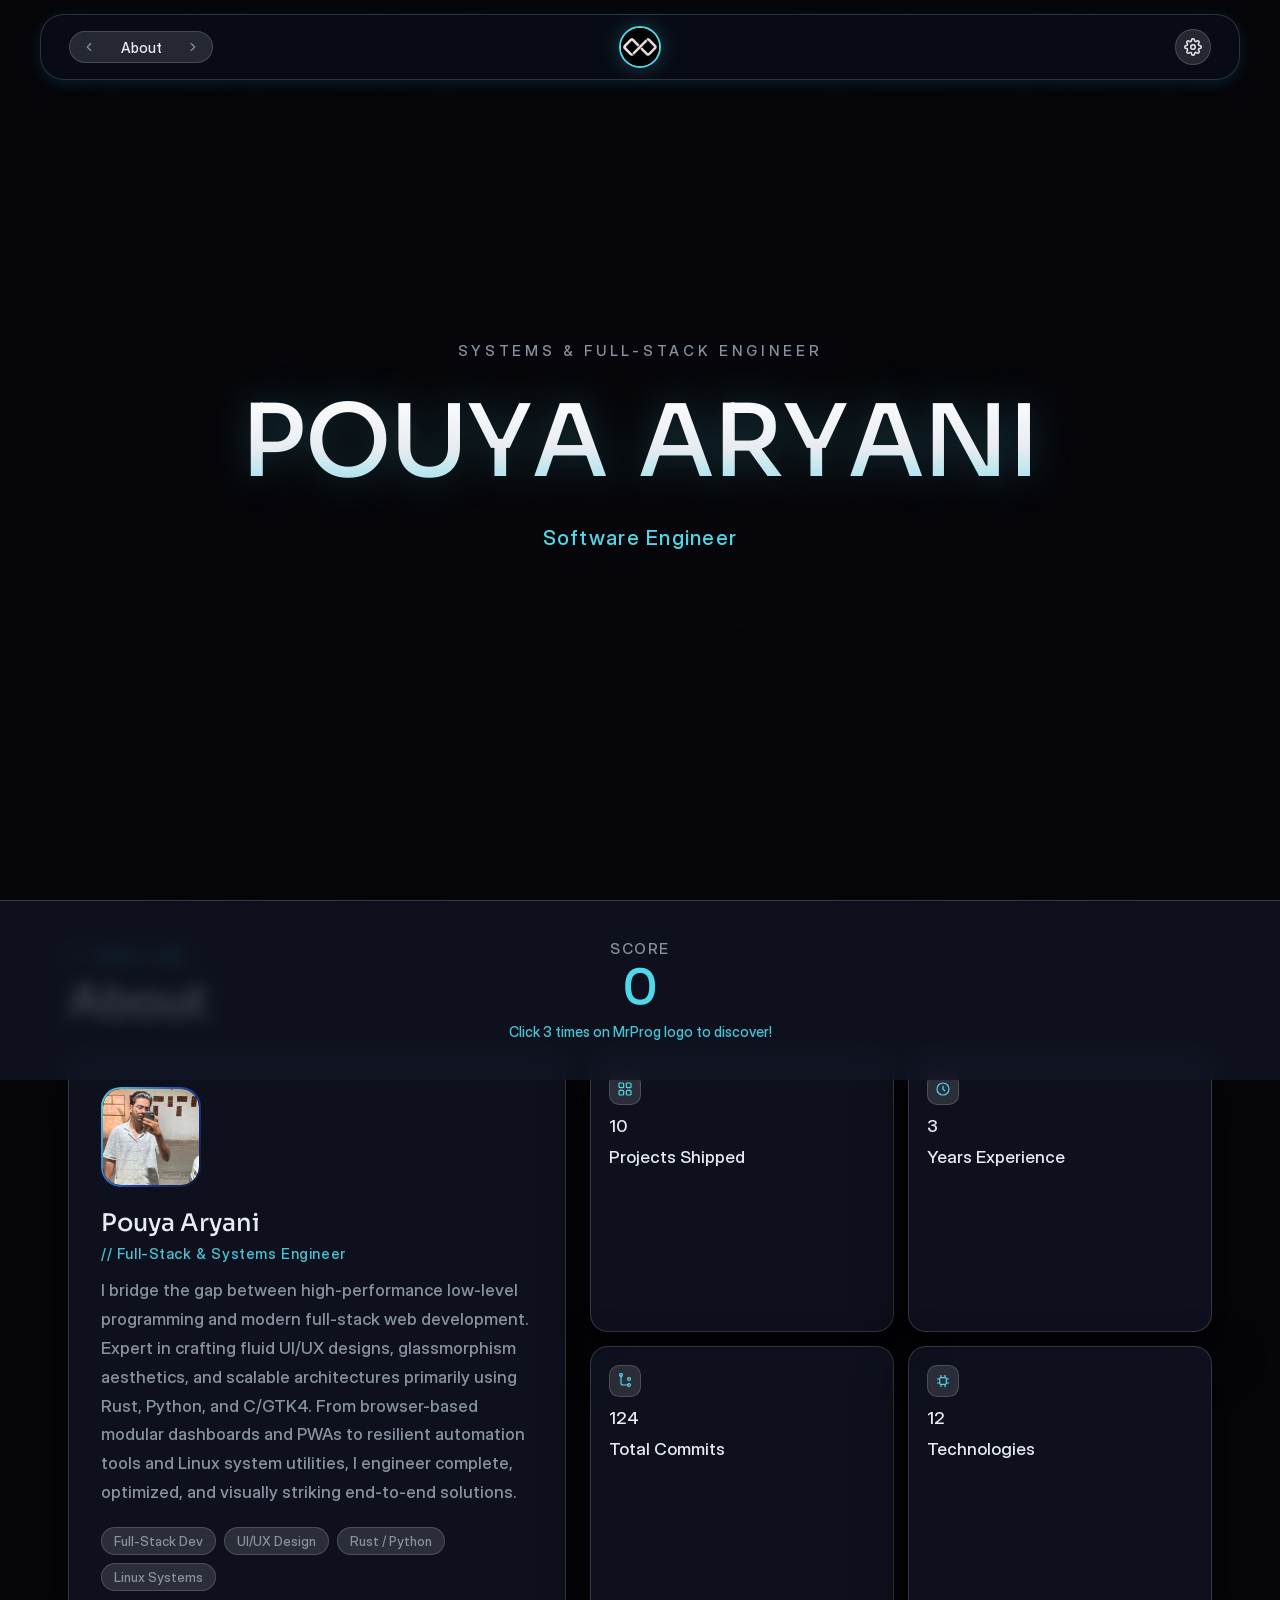
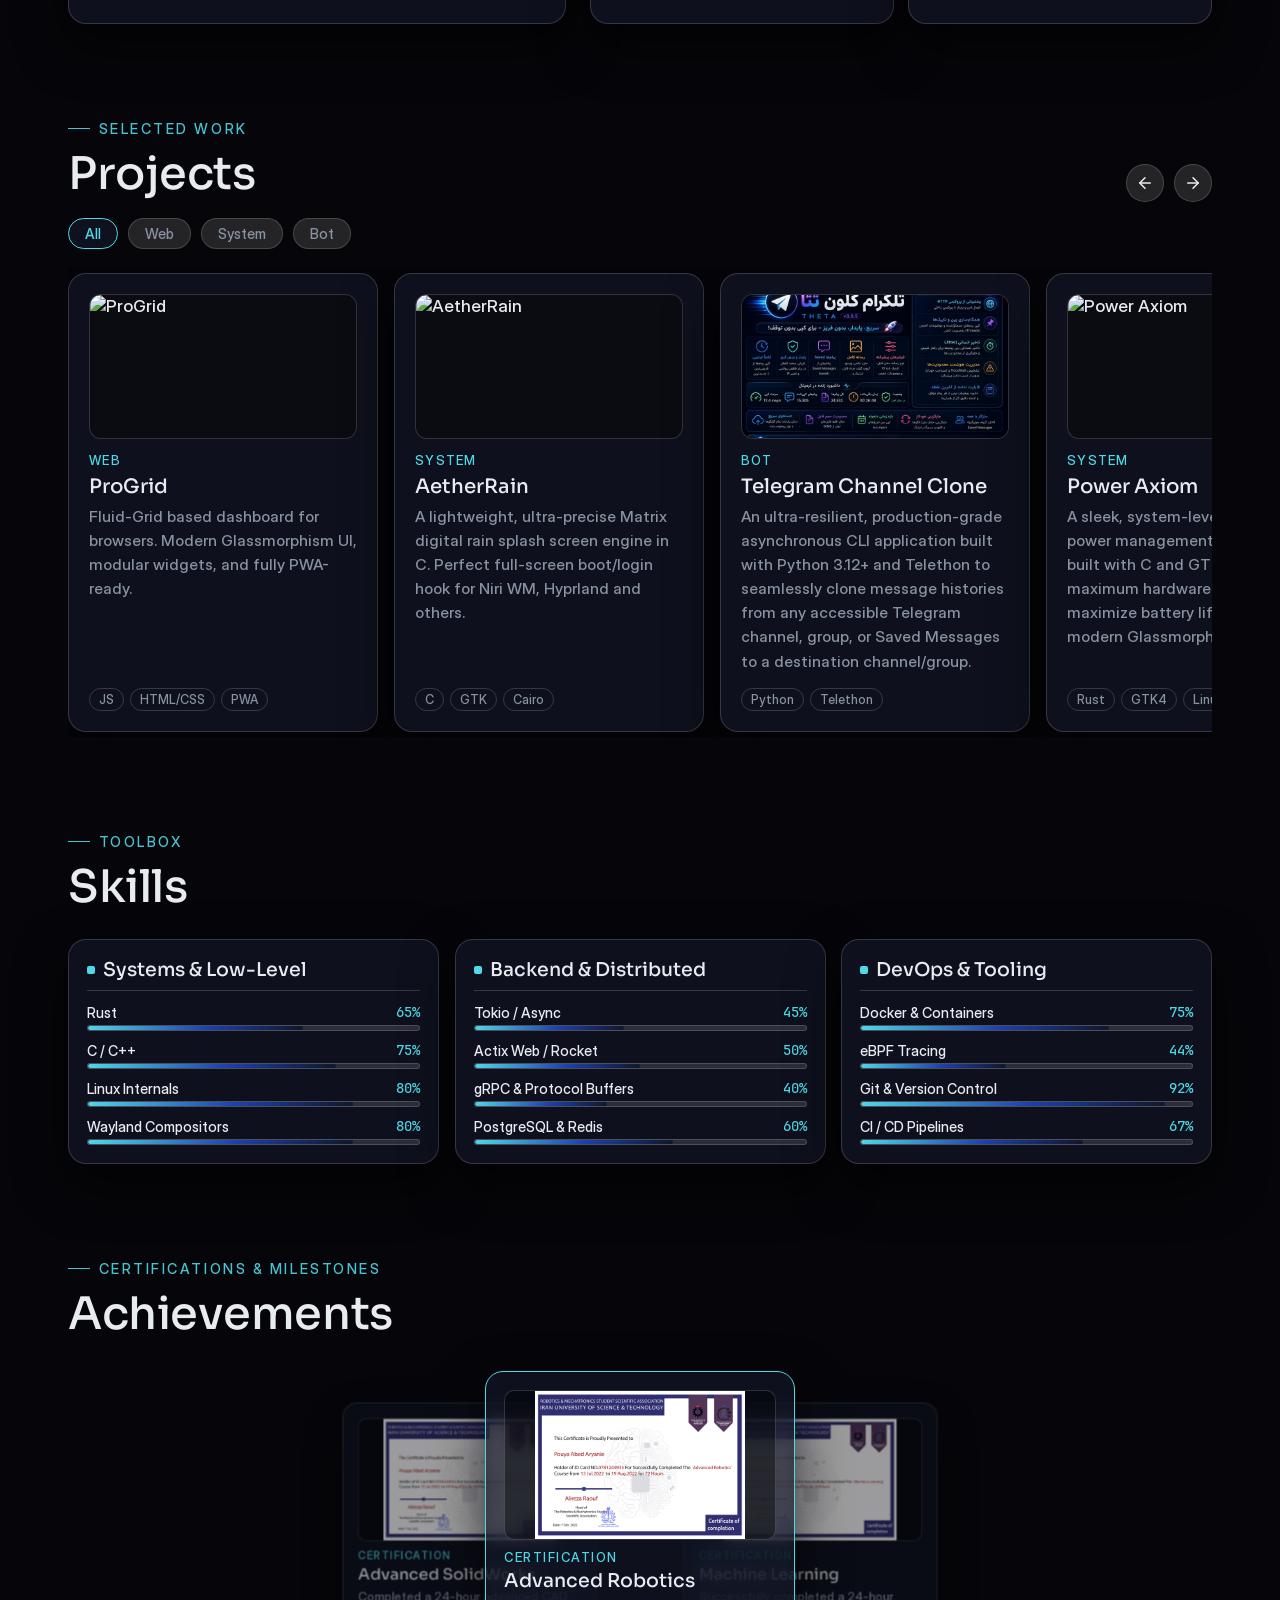
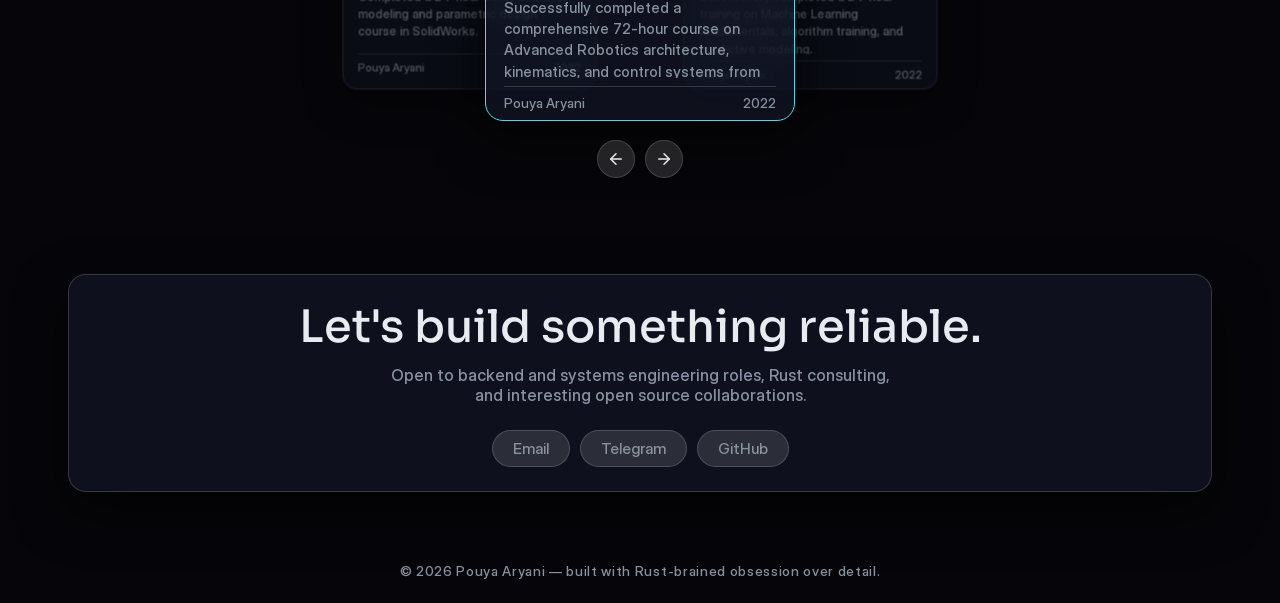
==== commit 0fe3332f: "update v0.0.7" ====
--- a/index.html
+++ b/index.html
@@ -5,8 +5,6 @@
 <meta name="viewport" content="width=device-width, initial-scale=1.0">
 <title>Pouya Aryani — Backend & Systems Engineer</title>
 <meta name="description" content="Pouya Aryani — Rust developer, backend engineer, Linux enthusiast, open source contributor. Portfolio.">
-<link rel="preconnect" href="https://fonts.googleapis.com">
-<link href="https://fonts.googleapis.com/css2?family=Sora:wght@300;400;600;700;800&family=Inter:wght@400;500;600&family=JetBrains+Mono:wght@400;500;600;700&family=Vazirmatn:wght@300;400;500;600;700;800&display=swap" rel="stylesheet">
 
 <link rel="stylesheet" href="css/style.css">
 <link rel="stylesheet" href="css/header.css">
@@ -16,7 +14,6 @@
 
 <canvas id="bg-canvas" aria-hidden="true"></canvas>
 
-<!-- ============================= NAV ============================= -->
 <nav class="nav">
   <div class="nav-dropdown-wrapper">
     <div class="nav-section-selector">
@@ -73,7 +70,6 @@
   </div>
 </nav>
 
-<!-- ============================= HERO ============================= -->
 <section class="hero" id="home">
   <div class="hero-vignette"></div>
   <div class="hero-inner" id="heroInner">
@@ -85,7 +81,6 @@
   </div>
 </section>
 
-<!-- ============================= ABOUT ============================= -->
 <section class="section" id="about">
   <div class="container">
     <div class="section-eyebrow" data-i18n="about.eyebrow">Who I am</div>
@@ -125,7 +120,6 @@
   </div>
 </section>
 
-<!-- ============================= PROJECTS ============================= -->
 <section class="section" id="projects">
   <div class="container">
     <div class="section-head">
@@ -149,7 +143,6 @@
   </div>
 </section>
 
-<!-- ============================= SKILLS ============================= -->
 <section class="section" id="skills">
   <div class="container">
     <div class="section-eyebrow" data-i18n="skills.eyebrow">Toolbox</div>
@@ -160,7 +153,6 @@
   </div>
 </section>
 
-<!-- ============================= ACHIEVEMENTS ============================= -->
 <section class="section" id="achievements">
   <div class="container">
     <div class="section-eyebrow" data-i18n="achievements.eyebrow">Certifications &amp; Milestones</div>
@@ -180,7 +172,6 @@
   </div>
 </section>
 
-<!-- ============================= CONTACT ============================= -->
 <section class="section" id="contact">
   <div class="container">
     <div class="contact-card glass reveal">
@@ -188,14 +179,13 @@
       <p class="contact-desc" data-i18n="contact.desc">Open to backend and systems engineering roles, Rust consulting, and interesting open source collaborations.</p>
       
       <div class="contact-tabs-row">
-        <button class="contact-tab-btn active" data-tab="email" data-i18n="contact.emailTab">Email</button>
+        <button class="contact-tab-btn" data-tab="email" data-i18n="contact.emailTab">Email</button>
         <button class="contact-tab-btn" data-tab="telegram" data-i18n="contact.telegramTab">Telegram</button>
         <button class="contact-tab-btn" data-tab="github" data-i18n="contact.githubTab">GitHub</button>
       </div>
 
       <div class="contact-tab-content">
-        <!-- EMAIL TAB -->
-        <div class="contact-tab-pane active" id="tab-email">
+        <div class="contact-tab-pane" id="tab-email">
           <form id="contactForm" class="contact-form">
             <div class="form-row">
               <input type="email" id="formSenderEmail" class="form-input" placeholder="Your Email" required />
@@ -206,7 +196,6 @@
           </form>
         </div>
 
-        <!-- TELEGRAM TAB -->
         <div class="contact-tab-pane" id="tab-telegram">
           <div class="telegram-tab-wrapper">
             <p class="telegram-desc" data-i18n="contact.telegramDesc">Join my Telegram channel for software updates, Rust snippets, and tech thoughts.</p>
@@ -217,16 +206,12 @@
           </div>
         </div>
 
-        <!-- GITHUB TAB -->
         <div class="contact-tab-pane" id="tab-github">
           <div class="github-tab-wrapper">
             <div class="github-actions">
               <a class="btn btn-primary" id="githubFollowBtn" href="https://github.com/MR-PR0G" target="_blank" rel="noopener" data-i18n="contact.githubFollow">Follow on GitHub</a>
               <a class="btn btn-primary" id="githubReposBtn" href="https://github.com/MR-PR0G?tab=repositories" target="_blank" rel="noopener" data-i18n="contact.githubRepos">View Repositories</a>
             </div>
-            <div class="github-graph-container">
-              <img id="githubGraphImg" src="https://ghchart.rshah.org/4fd8e8/MR-PR0G" alt="GitHub Contributions Graph" loading="lazy" />
-            </div>
           </div>
         </div>
       </div>
@@ -236,7 +221,6 @@
 
 <footer data-i18n="footer">© 2026 Pouya Aryani — built with Rust-brained obsession over detail.</footer>
 
-<!-- ============================= SECRET DOOR SECTION ============================= -->
 <div id="secretSection" class="secret-section">
   <div class="secret-content">
     <span class="secret-title" data-i18n="secret.score">Score</span>
--- a/css/style.css
+++ b/css/style.css
@@ -1,3 +1,32 @@
+/* ============================= LOCAL FONTS ============================= */
+@font-face {
+  font-family: 'Vazirmatn';
+  src: url('../font/Vazirmatn.woff2') format('woff2');
+  font-weight: 100 900;
+  font-display: swap;
+}
+
+@font-face {
+  font-family: 'Sora';
+  src: url('../font/Sora.ttf') format('truetype');
+  font-weight: 300 800;
+  font-display: swap;
+}
+
+@font-face {
+  font-family: 'Inter';
+  src: url('../font/Inter.woff2') format('woff2');
+  font-weight: 300 700;
+  font-display: swap;
+}
+
+@font-face {
+  font-family: 'JetBrains Mono';
+  src: url('../font/JetBrains-mono.woff2') format('woff2');
+  font-weight: 400 700;
+  font-display: swap;
+}
+
 /* ============================= TOKENS ============================= */
 :root{
   --font-scale: 1.08;
@@ -11,10 +40,10 @@
   --text:#e8ecf1;
   --muted:#8892a0;
   --cyan:#4fd8e8;
-  --blue:#5b8cff;
-  --violet:#b366ff;
-  --glow-color: rgba(79, 216, 232, 0.4);
-  --accent-grad: linear-gradient(120deg, var(--cyan), var(--blue) 55%, var(--violet));
+  --blue:#1e40af;
+  --dark-blue:#0f172a;
+  --glow-color: rgba(79, 216, 232, 0.25);
+  --accent-grad: linear-gradient(120deg, var(--cyan), var(--blue) 55%, var(--dark-blue));
   --shadow-soft: 0 20px 50px rgba(0,0,0,0.65);
   --radius: 18px;
   --ease: cubic-bezier(.22,1,.36,1);
@@ -39,9 +68,9 @@
   --text:#10131a;
   --muted:#5b6472;
   --cyan:#0891a6;
-  --blue:#2f5fdb;
-  --violet:#8b3fd1;
-  --glow-color: rgba(8, 145, 166, 0.30);
+  --blue:#1d4ed8;
+  --dark-blue:#1e3a8a;
+  --glow-color: rgba(8, 145, 166, 0.15);
   --shadow-soft: 0 20px 40px rgba(20,25,45,0.12);
   --card-blur: blur(8px) saturate(130%);
   color-scheme: light;
@@ -56,9 +85,9 @@
   --text:#fffbeb;
   --muted:#d97706;
   --cyan:#f59e0b;
-  --blue:#d97706;
-  --violet:#b45309;
-  --glow-color: rgba(245, 158, 11, 0.40);
+  --blue:#b45309;
+  --dark-blue:#78350f;
+  --glow-color: rgba(245, 158, 11, 0.2);
   --shadow-soft: 0 20px 50px rgba(40,25,5,0.65);
   --card-blur: blur(8px) saturate(130%);
   color-scheme: dark;
@@ -77,7 +106,7 @@
   font-family:var(--font-body);
   overflow-x:hidden;
   width:100%;
-  transition:background-color .25s var(--ease), color .25s var(--ease);
+  transition:background-color .2s var(--ease), color .2s var(--ease);
   -webkit-font-smoothing:antialiased;
 }
 ::selection{background:var(--blue); color:#fff;}
@@ -221,7 +250,7 @@
   border-radius:999px;
   border:1px solid var(--border);
   cursor:pointer;
-  transition: transform .25s var(--ease), border-color .25s var(--ease), background .25s var(--ease);
+  transition: transform .2s var(--ease), border-color .2s var(--ease), background .2s var(--ease);
 }
 .btn-primary{
   background:var(--accent-grad);
@@ -229,13 +258,13 @@
   border:none;
   font-weight:600;
 }
-.btn-primary:hover{transform:translateY(-3px);}
+.btn-primary:hover{transform:translateY(-2px);}
 .btn-ghost{background:var(--surface); color:var(--text);}
-.btn-ghost:hover{transform:translateY(-3px); border-color:var(--cyan);}
-
-@keyframes fadeUp{from{opacity:0; transform:translateY(14px);} to{opacity:1; transform:translateY(0);}}
-
-.section{padding: 50px 0; position:relative;}
+.btn-ghost:hover{transform:translateY(-2px); border-color:var(--cyan);}
+
+@keyframes fadeUp{from{opacity:0; transform:translateY(10px);} to{opacity:1; transform:translateY(0);}}
+
+.section{padding: 48px 0; position:relative;}
 .about-grid{
   display:grid;
   grid-template-columns: 1fr 1.25fr;
@@ -284,10 +313,10 @@
   padding:18px 18px;
   display:flex; flex-direction:column; gap:10px;
   box-shadow:var(--shadow-soft);
-  transition: transform .25s var(--ease), border-color .25s var(--ease);
+  transition: transform .2s var(--ease), border-color .2s var(--ease);
   overflow: hidden;
 }
-.stat-card:hover{transform:translateY(-4px); border-color:var(--cyan);}
+.stat-card:hover { transform:translateY(-3px); border-color:var(--cyan); }
 .stat-icon{
   width:32px; height:32px; border-radius:10px;
   display:grid; place-items:center;
@@ -325,7 +354,7 @@
   color: var(--muted);
   cursor: pointer;
   white-space: nowrap;
-  transition: background 0.25s var(--ease), color 0.25s var(--ease), border-color 0.25s var(--ease);
+  transition: background 0.2s var(--ease), color 0.2s var(--ease), border-color 0.2s var(--ease);
 }
 
 .project-filter-btn:hover {
@@ -356,12 +385,12 @@
   font-size:1rem;
   cursor:pointer;
   display:grid; place-items:center;
-  transition: border-color .25s, transform .25s, background-color .25s;
+  transition: border-color .2s, transform .2s, background-color .2s;
 }
 .projects-btn:hover,
 .deck-btn:hover {
   border-color:var(--cyan);
-  transform:scale(1.08);
+  transform:scale(1.05);
 }
 
 .projects-carousel-wrapper{
@@ -412,9 +441,9 @@
   display: block;
   position: relative;
   z-index: 2;
-  transition: transform .3s var(--ease);
-}
-.project-card:hover .project-img{transform:scale(1.04);}
+  transition: transform .25s var(--ease);
+}
+.project-card:hover .project-img{transform:scale(1.03);}
 .project-tag{font-family:var(--font-body); font-size:.74rem; font-weight: 600; letter-spacing:.1em; text-transform:uppercase; color:var(--cyan); margin-bottom:6px; display:block;}
 .project-card h4{font-family:var(--font-display); font-size:1.15rem; margin-bottom:6px;}
 .project-card p{color:var(--muted); font-size:.9rem; line-height:1.55; margin-bottom:14px; flex-grow:1;}
@@ -435,7 +464,7 @@
 .deck-wrapper{
   position:relative;
   width:100%;
-  height:350px;
+  height:360px;
   display:flex;
   justify-content:center;
   align-items:center;
@@ -445,10 +474,10 @@
 .deck-card{
   position:absolute;
   width:310px;
-  height:340px;
+  height:350px;
   padding:18px;
   box-shadow:var(--shadow-soft);
-  transition: transform .35s var(--ease), opacity .35s var(--ease), z-index .35s var(--ease);
+  transition: transform .3s var(--ease), opacity .3s var(--ease), z-index .3s var(--ease);
   display:flex;
   flex-direction:column;
   justify-content:space-between;
@@ -461,18 +490,21 @@
 }
 .deck-img-wrapper{
   width:100%;
-  height:120px;
+  height:150px;
   border-radius:10px;
   overflow:hidden;
   margin-bottom:10px;
   border:1px solid var(--border);
-  background: var(--bg-soft);
+  background: rgba(0, 0, 0, 0.4);
   z-index: 1;
+  display: flex;
+  align-items: center;
+  justify-content: center;
 }
 .deck-img{
-  width:100%;
-  height:100%;
-  object-fit:cover;
+  max-width:100%;
+  max-height:100%;
+  object-fit:contain;
   display: block;
   position: relative;
   z-index: 2;
@@ -521,6 +553,19 @@
   color:var(--muted);
   font-size:.85rem;
   line-height:1.45;
+  max-height: 80px;
+  overflow-y: auto;
+  padding-right: 4px;
+}
+.deck-card p::-webkit-scrollbar {
+  width: 4px;
+}
+.deck-card p::-webkit-scrollbar-track {
+  background: transparent;
+}
+.deck-card p::-webkit-scrollbar-thumb {
+  background: var(--border);
+  border-radius: 4px;
 }
 .deck-footer{
   display:flex;
@@ -610,11 +655,11 @@
   height:100%;
   border-radius:999px;
   background:var(--accent-grad);
-  transition: width .8s var(--ease);
+  transition: width .6s var(--ease);
   will-change: width;
 }
 
-/* ============================= CONTACT ============================= */
+/* ============================= CONTACT & ANIMATION FIXES ============================= */
 .contact-card{
   padding: 24px 24px;
   text-align:center;
@@ -639,8 +684,26 @@
   display: flex;
   justify-content: center;
   gap: 10px;
-  margin-bottom: 24px;
+  margin-bottom: 0;
   flex-wrap: wrap;
+}
+
+.contact-tab-content {
+  max-height: 0;
+  opacity: 0;
+  width: 100%;
+  overflow: hidden;
+  display: flex;
+  align-items: center;
+  justify-content: center;
+  transition: max-height 0.35s var(--ease), opacity 0.3s var(--ease), padding 0.35s var(--ease);
+  padding: 0;
+}
+
+.contact-tab-content.expanded {
+  max-height: 380px;
+  opacity: 1;
+  padding: 24px 0 10px 0;
 }
 
 .contact-tab-btn {
@@ -654,7 +717,7 @@
   color: var(--muted);
   cursor: pointer;
   white-space: nowrap;
-  transition: background 0.25s var(--ease), color 0.25s var(--ease), border-color 0.25s var(--ease);
+  transition: background 0.2s var(--ease), color 0.2s var(--ease), border-color 0.2s var(--ease), box-shadow 0.2s var(--ease);
 }
 
 .contact-tab-btn:hover {
@@ -666,23 +729,16 @@
   background: var(--surface);
   color: var(--cyan);
   border-color: var(--cyan);
-}
-
-.contact-tab-content {
-  min-height: 250px;
-  height: auto;
-  display: flex;
-  align-items: center;
-  justify-content: center;
-  width: 100%;
+  box-shadow: 0 4px 12px var(--glow-color);
 }
 
 .contact-tab-pane {
   display: none;
   opacity: 0;
+  transform: translateY(8px);
   width: 100%;
-  transition: opacity 0.25s var(--ease);
-  will-change: opacity;
+  transition: opacity 0.3s var(--ease), transform 0.3s var(--ease);
+  will-change: opacity, transform;
 }
 
 .contact-tab-pane.active {
@@ -691,6 +747,7 @@
   justify-content: center;
   align-items: center;
   opacity: 1;
+  transform: translateY(0);
 }
 
 .contact-form {
@@ -826,12 +883,8 @@
 }
 
 @keyframes themeGlowPulse {
-  0%, 100% {
-    text-shadow: 0 0 8px var(--glow-color);
-  }
-  50% {
-    text-shadow: 0 0 20px var(--glow-color), 0 0 35px var(--cyan);
-  }
+  0%, 100% { text-shadow: 0 0 8px var(--glow-color); }
+  50% { text-shadow: 0 0 20px var(--glow-color), 0 0 35px var(--cyan); }
 }
 
 /* RTL OVERRIDES */
@@ -856,12 +909,12 @@
   direction: rtl;
 }
 
-.reveal{opacity:0; transform:translateY(24px); transition:opacity .4s var(--ease), transform .4s var(--ease); will-change: opacity, transform;}
+.reveal{opacity:0; transform:translateY(16px); transition:opacity .35s var(--ease), transform .35s var(--ease); will-change: opacity, transform;}
 .reveal.in{opacity:1; transform:translateY(0);}
 
 /* ============================= MEDIA QUERIES & EXTREME MOBILE OPTIMIZATIONS ============================= */
 @media (max-width: 1024px){
-  .section{padding: 40px 0;}
+  .section{padding: 36px 0;}
   .project-card {
     flex: 0 0 290px;
     min-width: 270px;
@@ -898,14 +951,10 @@
 @media (max-width: 800px){
   .deck-card{
     width: 280px;
-    height: 330px;
-  }
-  .deck-card.pos-left{
-    transform: translateX(-35%) scale(0.82);
-  }
-  .deck-card.pos-right{
-    transform: translateX(35%) scale(0.82);
-  }
+    height: 340px;
+  }
+  .deck-card.pos-left{ transform: translateX(-35%) scale(0.82); }
+  .deck-card.pos-right{ transform: translateX(35%) scale(0.82); }
 }
 
 @media (max-width: 768px) {
@@ -921,16 +970,6 @@
 
   h1.hero-name {
     filter: none !important;
-  }
-
-  /* HEADER SELECTOR ONLY: Strictly truncate up to 5 words / long titles to prevent logo collisions */
-  .nav-section-selector span {
-    max-width: 52px;
-    white-space: nowrap;
-    overflow: hidden;
-    text-overflow: ellipsis;
-    display: inline-block;
-    vertical-align: middle;
   }
 }
 
@@ -956,24 +995,22 @@
     text-align: center;
     padding: 10px 14px;
     font-size: 0.85rem;
+    border-radius: 999px !important;
   }
 
   .contact-tabs-row {
     flex-direction: column;
     width: 100%;
     gap: 8px;
-    margin-bottom: 16px;
+    margin-bottom: 0;
   }
 
   .contact-tab-btn {
     width: 100%;
-    padding: 8px 14px;
-    font-size: 0.82rem;
+    padding: 10px 14px;
+    font-size: 0.85rem;
     text-align: center;
-  }
-
-  .nav-section-selector span {
-    max-width: 48px;
+    border-radius: 999px !important;
   }
 
   .project-card {
--- a/css/header.css
+++ b/css/header.css
@@ -11,12 +11,12 @@
   align-items: center;
   justify-content: space-between;
   padding: 14px 28px;
-  background: var(--surface) !important;
+  background: rgba(10, 14, 26, 0.75) !important;
   border: 1px solid var(--border) !important;
   border-radius: 24px;
   backdrop-filter: blur(20px) saturate(180%) !important;
   -webkit-backdrop-filter: blur(20px) saturate(180%) !important;
-  box-shadow: 0 8px 32px rgba(79, 216, 232, 0.28), 0 2px 10px var(--glow-color) !important;
+  box-shadow: 0 4px 14px rgba(0, 212, 255, 0.12) !important;
   transition: background-color .4s var(--ease), border-color .4s var(--ease), box-shadow .4s var(--ease);
   direction: ltr !important;
 }
@@ -116,11 +116,11 @@
   left: 0;
   margin-top: 6px;
   width: 170px;
-  background: var(--surface) !important;
+  background: rgba(10, 14, 26, 0.95) !important;
   border: 1px solid var(--border) !important;
   border-radius: 16px;
-  backdrop-filter: blur(24px) saturate(180%) !important;
-  -webkit-backdrop-filter: blur(24px) saturate(180%) !important;
+  backdrop-filter: blur(20px) saturate(180%) !important;
+  -webkit-backdrop-filter: blur(20px) saturate(180%) !important;
   padding: 6px 0;
   box-shadow: var(--shadow-soft);
   opacity: 0;
@@ -129,7 +129,6 @@
   transition: opacity 0.25s var(--ease), transform 0.25s var(--ease), visibility 0.25s;
   list-style: none;
   z-index: 600;
-  overflow: hidden;
 }
 
 .nav-dropdown-wrapper:hover .nav-dropdown-menu,
@@ -198,11 +197,11 @@
   right: 0;
   margin-top: 10px;
   width: 150px;
-  background: var(--surface) !important;
+  background: rgba(10, 14, 26, 0.95) !important;
   border: 1px solid var(--border) !important;
   border-radius: 16px;
-  backdrop-filter: blur(24px) saturate(180%) !important;
-  -webkit-backdrop-filter: blur(24px) saturate(180%) !important;
+  backdrop-filter: blur(20px) saturate(180%) !important;
+  -webkit-backdrop-filter: blur(20px) saturate(180%) !important;
   padding: 10px 8px;
   box-shadow: var(--shadow-soft);
   opacity: 0;
@@ -337,7 +336,15 @@
 }
 
 html[data-theme="light"] .nav {
-  box-shadow: 0 4px 20px rgba(0, 0, 0, 0.08) !important;
+  background: rgba(245, 247, 250, 0.75) !important;
+  box-shadow: 0 4px 14px rgba(0, 0, 0, 0.05) !important;
+}
+
+html[data-theme="light"] .nav-dropdown-menu,
+html[data-theme="light"] .settings-dropdown-menu {
+  background: rgba(255, 255, 255, 0.96) !important;
+  border-color: rgba(20, 25, 40, 0.15) !important;
+  box-shadow: 0 12px 30px rgba(0, 0, 0, 0.08);
 }
 
 html[data-theme="light"] .nav-section-selector {
@@ -354,13 +361,6 @@
   background: rgba(0, 0, 0, 0.06);
 }
 
-html[data-theme="light"] .nav-dropdown-menu,
-html[data-theme="light"] .settings-dropdown-menu {
-  background: rgba(255, 255, 255, 0.92) !important;
-  border-color: rgba(20, 25, 40, 0.15) !important;
-  box-shadow: 0 12px 30px rgba(0, 0, 0, 0.12);
-}
-
 html[data-theme="light"] .nav-dropdown-menu li a {
   color: var(--muted);
 }
@@ -376,7 +376,29 @@
 }
 
 html[data-theme="sunrise"] .nav {
-  box-shadow: 0 4px 22px rgba(245, 158, 11, 0.2) !important;
+  background: rgba(20, 16, 10, 0.75) !important;
+  box-shadow: 0 4px 14px rgba(245, 158, 11, 0.15) !important;
+}
+
+html[data-theme="sunrise"] .nav-dropdown-menu,
+html[data-theme="sunrise"] .settings-dropdown-menu {
+  background: rgba(26, 21, 12, 0.96) !important;
+}
+
+@media (max-width: 768px) {
+  .nav-section-selector span {
+    max-width: 52px;
+    white-space: nowrap;
+    overflow: hidden;
+    text-overflow: ellipsis;
+    display: inline-block;
+    vertical-align: middle;
+  }
+  .nav-dropdown-menu,
+  .settings-dropdown-menu {
+    backdrop-filter: blur(20px) saturate(180%) !important;
+    -webkit-backdrop-filter: blur(20px) saturate(180%) !important;
+  }
 }
 
 @media (max-width: 480px) {
@@ -403,7 +425,7 @@
     padding: 3px 6px;
   }
   .nav-section-selector span {
-    min-width: 52px;
+    min-width: 48px;
     font-size: 0.76rem;
   }
 }
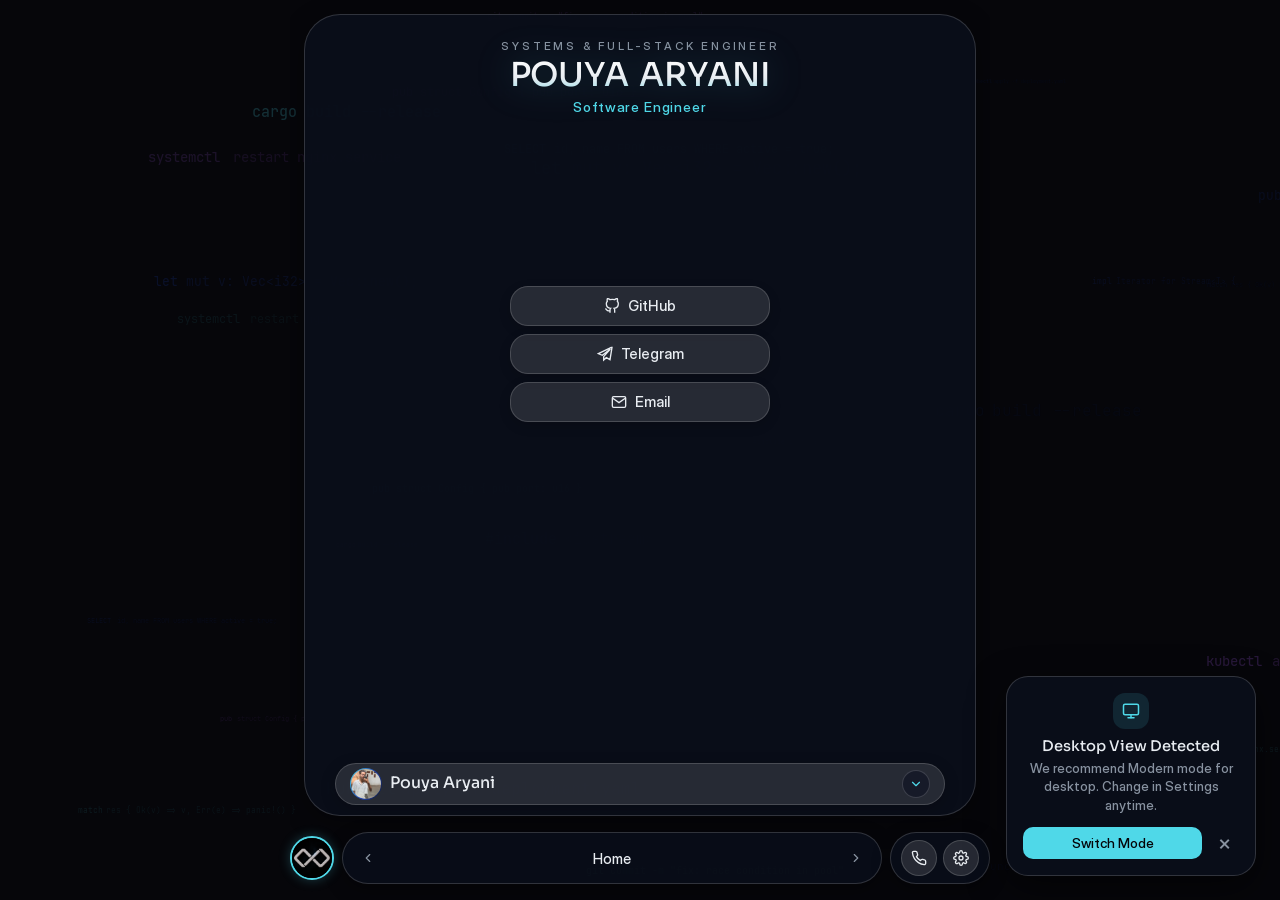
==== commit e096dfa3: "Update beta v0.0.9 add new style island" ====
--- a/index.html
+++ b/index.html
@@ -3,17 +3,19 @@
 <head>
 <meta charset="UTF-8">
 <meta name="viewport" content="width=device-width, initial-scale=1.0">
-<title>Pouya Aryani — Backend & Systems Engineer</title>
-<meta name="description" content="Pouya Aryani — Rust developer, backend engineer, Linux enthusiast, open source contributor. Portfolio.">
+<title>Pouya Aryani — Full-Stack &amp; Systems Engineer</title>
+<meta name="description" content="Pouya Aryani — Full-Stack developer, Rust enthusiast, Linux engineer. Portfolio.">
 
 <link rel="stylesheet" href="css/style.css">
 <link rel="stylesheet" href="css/header.css">
+<link rel="stylesheet" href="css/islands.css" id="islandsStylesheet">
 <link rel="stylesheet" href="css/classic.css" id="classicStylesheet" disabled>
 </head>
 <body>
 
 <canvas id="bg-canvas" aria-hidden="true"></canvas>
 
+<!-- ============================= DESKTOP NAV ============================= -->
 <nav class="nav">
   <div class="nav-dropdown-wrapper">
     <div class="nav-section-selector">
@@ -29,7 +31,6 @@
       <li><a href="#home" class="active" data-i18n="nav.home">Home</a></li>
       <li><a href="#about" data-i18n="nav.about">About</a></li>
       <li><a href="#projects" data-i18n="nav.projects">Projects</a></li>
-      <li><a href="#skills" data-i18n="nav.skills">Skills</a></li>
       <li><a href="#achievements" data-i18n="nav.achievements">Achievements</a></li>
       <li><a href="#contact" data-i18n="nav.contact">Contact</a></li>
     </ul>
@@ -50,9 +51,14 @@
         </svg>
       </button>
       <div class="settings-dropdown-menu" id="settingsDropdownMenu">
+        <span class="settings-group-label">Desktop</span>
         <div class="mode-switch-row">
-          <button class="mode-btn active" id="modeDefaultBtn">Modern</button>
+          <button class="mode-btn" id="modeDefaultBtn">Modern</button>
           <button class="mode-btn" id="modeClassicBtn">Classic</button>
+        </div>
+        <span class="settings-group-label">Mobile</span>
+        <div class="mode-switch-row">
+          <button class="mode-btn active" id="modeIslandsBtn">Islands</button>
         </div>
         <div class="settings-menu-divider"></div>
         <div class="theme-dots-row">
@@ -70,14 +76,120 @@
   </div>
 </nav>
 
+<!-- ============================= MOBILE ISLANDS NAV ============================= -->
+<div class="mobile-islands-container" id="mobileIslandsNav">
+  <div class="mobile-island island-left">
+    <div class="logo-circle">
+      <img src="logo.png" alt="Brand Logo">
+    </div>
+  </div>
+
+  <div class="mobile-island island-center" id="mobileIslandCenter">
+    <button class="nav-arrow-btn" id="mobileNavPrevBtn" aria-label="Previous Section">
+      <svg viewBox="0 0 24 24" width="14" height="14" stroke="currentColor" stroke-width="2" fill="none" stroke-linecap="round" stroke-linejoin="round"><polyline points="15 18 9 12 15 6"></polyline></svg>
+    </button>
+    <span id="mobileCurrentSectionLabel" data-i18n="nav.home">Home</span>
+    <button class="nav-arrow-btn" id="mobileNavNextBtn" aria-label="Next Section">
+      <svg viewBox="0 0 24 24" width="14" height="14" stroke="currentColor" stroke-width="2" fill="none" stroke-linecap="round" stroke-linejoin="round"><polyline points="9 18 15 12 9 6"></polyline></svg>
+    </button>
+  </div>
+
+  <div class="mobile-island island-right" id="islandRight">
+    <button class="nav-settings-btn" id="mobileContactCallBtn" aria-label="Contact" title="Contact">
+      <svg viewBox="0 0 24 24" width="16" height="16" stroke="currentColor" stroke-width="2" fill="none" stroke-linecap="round" stroke-linejoin="round"><path d="M22 16.92v3a2 2 0 0 1-2.18 2 19.79 19.79 0 0 1-8.63-3.07 19.5 19.5 0 0 1-6-6 19.79 19.79 0 0 1-3.07-8.67A2 2 0 0 1 4.11 2h3a2 2 0 0 1 2 1.72 12.84 12.84 0 0 0 .7 2.81 2 2 0 0 1-.45 2.11L8.09 9.91a16 16 0 0 0 6 6l1.27-1.27a2 2 0 0 1 2.11-.45 12.84 12.84 0 0 0 2.81.7A2 2 0 0 1 22 16.92z"></path></svg>
+    </button>
+    <button class="nav-settings-btn" id="mobileSettingsBtn" aria-label="Settings" title="Settings">
+      <svg viewBox="0 0 24 24" width="16" height="16" stroke="currentColor" stroke-width="2" fill="none" stroke-linecap="round" stroke-linejoin="round">
+        <circle cx="12" cy="12" r="3"></circle>
+        <path d="M19.4 15a1.65 1.65 0 0 0 .33 1.82l.06.06a2 2 0 0 1 0 2.83 2 2 0 0 1-2.83 0l-.06-.06a1.65 1.65 0 0 0-1.82-.33 1.65 1.65 0 0 0-1 1.51V21a2 2 0 0 1-2 2 2 2 0 0 1-2-2v-.09A1.65 1.65 0 0 0 9 19.4a1.65 1.65 0 0 0-1.82.33l-.06.06a2 2 0 0 1-2.83 0 2 2 0 0 1 0-2.83l.06-.06a1.65 1.65 0 0 0 .33-1.82 1.65 1.65 0 0 0-1.51-1H3a2 2 0 0 1-2-2 2 2 0 0 1 2-2h.09A1.65 1.65 0 0 0 4.6 9a1.65 1.65 0 0 0-.33-1.82l-.06-.06a2 2 0 0 1 0-2.83 2 2 0 0 1 2.83 0l.06.06a1.65 1.65 0 0 0 1.82.33H9a1.65 1.65 0 0 0 1-1.51V3a2 2 0 0 1 2-2 2 2 0 0 1 2 2v.09a1.65 1.65 0 0 0 1 1.51 1.65 1.65 0 0 0 1.82-.33l.06-.06a2 2 0 0 1 2.83 0 2 2 0 0 1 0 2.83l-.06.06a1.65 1.65 0 0 0-.33 1.82V9a1.65 1.65 0 0 0 1.51 1H21a2 2 0 0 1 2 2 2 2 0 0 1-2 2h-.09a1.65 1.65 0 0 0-1.51 1z"></path>
+      </svg>
+    </button>
+  </div>
+</div>
+
+<!-- ============================= CONTACT POPUP MODAL ============================= -->
+<div class="islands-modal-overlay" id="contactModal">
+  <div class="islands-modal-card">
+    <div class="islands-modal-header">
+      <h3>Get In Touch</h3>
+      <button class="islands-modal-close" id="closeContactModal" aria-label="Close Modal">&times;</button>
+    </div>
+    <div class="islands-modal-body">
+      <a href="https://t.me/MR_PR0G" target="_blank" rel="noopener noreferrer" class="modal-link-btn">
+        <svg viewBox="0 0 24 24"><path d="M21.5 2L2 11.5l6 2.5L20 4.5l-10 11.5v5l4-3.5 5.5 3L22.5 2z"></path></svg>
+        <span>Telegram Channel</span>
+      </a>
+      <a href="https://t.me/MR_PR0G" target="_blank" rel="noopener noreferrer" class="modal-link-btn">
+        <svg viewBox="0 0 24 24"><path d="M21.5 2L2 11.5l6 2.5L20 4.5l-10 11.5v5l4-3.5 5.5 3L22.5 2z"></path></svg>
+        <span>Direct Telegram Chat</span>
+      </a>
+      <a href="mailto:pouya.aryani@example.com" class="modal-link-btn">
+        <svg viewBox="0 0 24 24"><path d="M4 4h16c1.1 0 2 .9 2 2v12c0 1.1-.9 2-2 2H4c-1.1 0-2-.9-2-2V6c0-1.1.9-2 2-2z"></path><polyline points="22,6 12,13 2,6"></polyline></svg>
+        <span>Send Email</span>
+      </a>
+      <a href="https://github.com/MR-PR0G" target="_blank" rel="noopener noreferrer" class="modal-link-btn">
+        <svg viewBox="0 0 24 24"><path d="M9 19c-5 1.5-5-2.5-7-3m14 6v-3.87a3.37 3.37 0 0 0-.94-2.61c3.14-.35 6.44-1.54 6.44-7A5.44 5.44 0 0 0 20 4.77 5.07 5.07 0 0 0 19.91 1S18.73.65 16 2.48a13.38 13.38 0 0 0-7 0C6.27.65 5.09 1 5.09 1A5.07 5.07 0 0 0 5 4.77a5.44 5.44 0 0 0-1.5 3.78c0 5.42 3.3 6.61 6.44 7A3.37 3.37 0 0 0 9 18.13V22"></path></svg>
+        <span>GitHub Profile</span>
+      </a>
+    </div>
+  </div>
+</div>
+
+<!-- ============================= DESKTOP RECOMMENDATION TOAST ============================= -->
+<div class="desktop-toast" id="desktopToast">
+  <div class="desktop-toast-content">
+    <div class="desktop-toast-icon">
+      <svg viewBox="0 0 24 24" width="18" height="18" stroke="currentColor" stroke-width="2" fill="none" stroke-linecap="round" stroke-linejoin="round"><rect x="2" y="3" width="20" height="14" rx="2" ry="2"></rect><line x1="8" y1="21" x2="16" y2="21"></line><line x1="12" y1="17" x2="12" y2="21"></line></svg>
+    </div>
+    <div class="desktop-toast-text">
+      <strong>Desktop View Detected</strong>
+      <p>We recommend Modern mode for desktop. Change in Settings anytime.</p>
+    </div>
+  </div>
+  <div class="desktop-toast-actions">
+    <button class="desktop-toast-btn primary" id="toastSwitchBtn">Switch Mode</button>
+    <button class="desktop-toast-btn close" id="toastCloseBtn">&times;</button>
+  </div>
+</div>
+
 <section class="hero" id="home">
   <div class="hero-vignette"></div>
   <div class="hero-inner" id="heroInner">
-    <div class="hero-tag" data-i18n="hero.tag">SYSTEMS &amp; BACKEND ENGINEER</div>
-    <div class="h1-wrap">
-      <h1 class="hero-name" id="heroName"></h1>
-    </div>
-    <div class="hero-subtitle" id="heroSubtitle" data-i18n="hero.subtitle">Rust Developer</div>
+    <div class="hero-text-group">
+      <div class="hero-tag" data-i18n="hero.tag">SYSTEMS &amp; BACKEND ENGINEER</div>
+      <div class="h1-wrap">
+        <h1 class="hero-name" id="heroName">Pouya Aryani</h1>
+      </div>
+      <div class="hero-subtitle" id="heroSubtitle" data-i18n="hero.subtitle">Full-Stack &amp; Systems Engineer</div>
+    </div>
+
+    <div class="islands-socials-row" id="islandsSocialsRow"></div>
+
+    <div class="islands-about-box" id="islandsAboutBox">
+      <div class="islands-about-header">
+        <div class="avatar-frame"><div class="inner">PA</div></div>
+        <div class="islands-about-info">
+          <h3>Pouya Aryani</h3>
+        </div>
+        <button class="islands-expand-btn" id="islandsExpandBtn" aria-label="Expand About">
+          <svg viewBox="0 0 24 24" width="18" height="18" stroke="currentColor" stroke-width="2" fill="none" stroke-linecap="round" stroke-linejoin="round"><polyline points="6 9 12 15 18 9"></polyline></svg>
+        </button>
+      </div>
+      <div class="islands-about-body" id="islandsAboutBody">
+        <div class="role-line" data-i18n="about.role" style="margin-bottom: 8px;">// Full-Stack &amp; Systems Engineer</div>
+        <p data-i18n="about.bio">I bridge the gap between high-performance low-level programming and modern full-stack web development. Expert in crafting fluid UI/UX designs, glassmorphism aesthetics, and scalable architectures primarily using Rust, Python, and C/GTK4.</p>
+        <div class="about-badges-scroll" id="islandsSkillsScroll">
+          <span data-i18n="about.badge1">Rust</span>
+          <span data-i18n="about.badge2">Python</span>
+          <span data-i18n="about.badge3">C / GTK4</span>
+          <span data-i18n="about.badge4">Linux Systems</span>
+          <span>Dart / Flutter</span>
+          <span>SQL</span>
+          <span>Docker</span>
+          <span>Git</span>
+        </div>
+      </div>
+    </div>
   </div>
 </section>
 
@@ -91,11 +203,17 @@
         <h3>Pouya Aryani</h3>
         <div class="role-line" data-i18n="about.role">// Backend &amp; Systems Engineer, Rust-first</div>
         <p data-i18n="about.bio">I build fast, dependable backend systems — mostly in Rust, occasionally in Go — and I keep a foot firmly in Linux internals. I care about correctness, low-level performance, and software that stays out of the user's way. When I'm not shipping services, I'm contributing to open source or tinkering with Wayland compositors.</p>
-        <div class="about-badges">
+        
+        <div class="about-badges-scroll" id="aboutSkillsScroll">
           <span data-i18n="about.badge1">Rust</span>
-          <span data-i18n="about.badge2">Linux</span>
-          <span data-i18n="about.badge3">Distributed Systems</span>
-          <span data-i18n="about.badge4">Open Source</span>
+          <span data-i18n="about.badge2">Python</span>
+          <span data-i18n="about.badge3">C / GTK4</span>
+          <span data-i18n="about.badge4">Linux Systems</span>
+          <span>Dart / Flutter</span>
+          <span>SQL</span>
+          <span>Docker</span>
+          <span>Git</span>
+          <span>WebPWAs</span>
         </div>
       </div>
       <div class="stats-row" id="statsRow">
@@ -139,16 +257,6 @@
     <div class="projects-filter-row" id="projectsFilterRow"></div>
     <div class="projects-carousel-wrapper" id="projectsWrapper">
       <div class="projects-track" id="projectsTrack"></div>
-    </div>
-  </div>
-</section>
-
-<section class="section" id="skills">
-  <div class="container">
-    <div class="section-eyebrow" data-i18n="skills.eyebrow">Toolbox</div>
-    <h2 class="section-title reveal" style="margin-bottom:24px;" data-i18n="skills.title">Skills</h2>
-    <div class="skills-carousel-wrapper" id="skillsWrapper">
-      <div class="skills-sections-wrap" id="skillsContainer"></div>
     </div>
   </div>
 </section>
@@ -168,6 +276,17 @@
           <svg viewBox="0 0 24 24" width="18" height="18" stroke="currentColor" stroke-width="2" fill="none" stroke-linecap="round" stroke-linejoin="round"><line x1="5" y1="12" x2="19" y2="12"></line><polyline points="12 5 19 12 12 19"></polyline></svg>
         </button>
       </div>
+    </div>
+  </div>
+</section>
+
+<section class="section" id="score">
+  <div class="container">
+    <div class="section-eyebrow" data-i18n="score.eyebrow">Secret Game</div>
+    <h2 class="section-title" data-i18n="score.title">Score</h2>
+    <div class="islands-score-card">
+      <span class="islands-score-value" id="islandsScoreValue">0</span>
+      <span class="islands-score-label" data-i18n="score.label">Total Points</span>
     </div>
   </div>
 </section>
--- a/css/header.css
+++ b/css/header.css
@@ -19,6 +19,10 @@
   box-shadow: 0 4px 14px rgba(0, 212, 255, 0.12) !important;
   transition: background-color .4s var(--ease), border-color .4s var(--ease), box-shadow .4s var(--ease);
   direction: ltr !important;
+}
+
+.mobile-islands-container {
+  display: none;
 }
 
 .nav-logo-center {
@@ -44,6 +48,7 @@
   transform-style: preserve-3d;
   animation: logo3DSpin 4.5s cubic-bezier(0.4, 0, 0.2, 1) infinite;
   will-change: transform;
+  cursor: pointer;
 }
 
 .logo-circle img {
@@ -196,7 +201,7 @@
   top: 100%;
   right: 0;
   margin-top: 10px;
-  width: 150px;
+  width: 160px;
   background: rgba(10, 14, 26, 0.95) !important;
   border: 1px solid var(--border) !important;
   border-radius: 16px;
@@ -211,13 +216,24 @@
   z-index: 600;
   display: flex;
   flex-direction: column;
-  gap: 8px;
-}
-
+  gap: 6px;
+}
+
+.settings-dropdown-menu.active,
 .nav-settings-wrapper.active .settings-dropdown-menu {
-  opacity: 1;
-  visibility: visible;
-  transform: translateY(0);
+  opacity: 1 !important;
+  visibility: visible !important;
+  transform: translateY(0) !important;
+}
+
+.settings-group-label {
+  font-family: var(--font-body);
+  font-size: 0.65rem;
+  font-weight: 700;
+  color: var(--muted);
+  text-transform: uppercase;
+  letter-spacing: 0.08em;
+  margin-top: 2px;
 }
 
 .mode-switch-row {
@@ -232,13 +248,13 @@
 
 .mode-btn {
   flex: 1;
-  padding: 4px 6px;
+  padding: 4px 4px;
   border-radius: 7px;
   border: none;
   background: transparent;
   color: var(--muted);
   font-family: var(--font-body);
-  font-size: 0.72rem;
+  font-size: 0.7rem;
   cursor: pointer;
   transition: background 0.2s var(--ease), color 0.2s var(--ease);
   text-align: center;
@@ -347,34 +363,6 @@
   box-shadow: 0 12px 30px rgba(0, 0, 0, 0.08);
 }
 
-html[data-theme="light"] .nav-section-selector {
-  background: rgba(255, 255, 255, 0.88);
-  border-color: rgba(20, 25, 40, 0.15);
-}
-
-html[data-theme="light"] .nav-arrow-btn {
-  color: var(--muted);
-}
-
-html[data-theme="light"] .nav-arrow-btn:hover {
-  color: var(--cyan);
-  background: rgba(0, 0, 0, 0.06);
-}
-
-html[data-theme="light"] .nav-dropdown-menu li a {
-  color: var(--muted);
-}
-
-html[data-theme="light"] .nav-dropdown-menu li a:hover {
-  color: var(--text);
-  background: rgba(0, 0, 0, 0.05);
-}
-
-html[data-theme="light"] .nav-dropdown-menu li a.active {
-  color: var(--cyan);
-  background: rgba(8, 145, 166, 0.12);
-}
-
 html[data-theme="sunrise"] .nav {
   background: rgba(20, 16, 10, 0.75) !important;
   box-shadow: 0 4px 14px rgba(245, 158, 11, 0.15) !important;
@@ -385,75 +373,56 @@
   background: rgba(26, 21, 12, 0.96) !important;
 }
 
-@media (max-width: 768px) {
-  .nav-section-selector span {
-    max-width: 52px;
-    white-space: nowrap;
-    overflow: hidden;
-    text-overflow: ellipsis;
-    display: inline-block;
-    vertical-align: middle;
-  }
-  .nav-dropdown-menu,
-  .settings-dropdown-menu {
-    backdrop-filter: blur(20px) saturate(180%) !important;
-    -webkit-backdrop-filter: blur(20px) saturate(180%) !important;
-  }
-}
-
-@media (max-width: 480px) {
+@media (max-width: 520px) {
   .nav {
-    padding: 10px 14px;
     top: 10px;
     left: 10px;
     right: 10px;
     width: calc(100% - 20px);
+    padding: 10px 14px;
+    height: auto;
+    min-height: 48px;
+  }
+  .nav-section-selector {
+    padding: 3px 6px;
+    font-size: 0.75rem;
+    gap: 2px;
+  }
+  .nav-section-selector span {
+    min-width: 50px;
+    font-size: 0.75rem;
+  }
+  .logo-circle {
+    width: 34px;
+    height: 34px;
+  }
+  .nav-settings-btn {
+    width: 32px;
+    height: 32px;
+  }
+}
+
+@media (max-width: 400px) {
+  .nav {
+    padding: 8px 10px;
+  }
+  .nav-section-selector {
+    padding: 2px 4px;
+    font-size: 0.7rem;
+  }
+  .nav-section-selector span {
+    min-width: 42px;
+    font-size: 0.7rem;
+  }
+  .nav-arrow-btn {
+    padding: 2px;
+  }
+  .logo-circle {
+    width: 30px;
+    height: 30px;
   }
   .nav-settings-btn {
     width: 30px;
     height: 30px;
   }
-  .nav-settings-btn svg {
-    width: 15px;
-    height: 15px;
-  }
-  .logo-circle {
-    width: 36px;
-    height: 36px;
-  }
-  .nav-section-selector {
-    padding: 3px 6px;
-  }
-  .nav-section-selector span {
-    min-width: 48px;
-    font-size: 0.76rem;
-  }
-}
-
-@media (max-width: 350px) {
-  .nav {
-    padding: 8px 10px;
-    left: 6px;
-    right: 6px;
-    width: calc(100% - 12px);
-  }
-  .logo-circle {
-    width: 30px;
-    height: 30px;
-  }
-  .nav-settings-btn {
-    width: 28px;
-    height: 28px;
-  }
-  .nav-settings-btn svg {
-    width: 14px;
-    height: 14px;
-  }
-  .nav-section-selector span {
-    min-width: 42px;
-    font-size: 0.72rem;
-  }
-  .nav-arrow-btn {
-    padding: 2px;
-  }
 }
--- a/css/islands.css
+++ b/css/islands.css
@@ -0,0 +1,989 @@
+html[data-nav-mode="islands"] {
+  overflow: hidden !important;
+  height: 100vh !important;
+}
+
+html[data-nav-mode="islands"] body {
+  overflow: hidden !important;
+  height: 100vh !important;
+  max-width: 700px !important;
+  margin: 0 auto !important;
+  position: relative;
+}
+
+html[data-nav-mode="islands"] .nav {
+  display: none !important;
+}
+
+html[data-nav-mode="islands"] .mobile-islands-container {
+  display: flex !important;
+}
+
+html[data-nav-mode="islands"] #about,
+html[data-nav-mode="islands"] #contact,
+html[data-nav-mode="islands"] footer,
+html[data-nav-mode="islands"] #secretSection {
+  display: none !important;
+  opacity: 0 !important;
+  visibility: hidden !important;
+  pointer-events: none !important;
+}
+
+html[data-nav-mode="islands"] .section,
+html[data-nav-mode="islands"] .hero {
+  position: absolute !important;
+  top: 14px !important;
+  bottom: 84px !important;
+  left: 14px !important;
+  right: 14px !important;
+  width: calc(100% - 28px) !important;
+  max-width: 672px !important;
+  margin: 0 auto !important;
+  height: auto !important;
+  padding: 16px 14px 10px 14px !important;
+  background: rgba(10, 14, 26, 0.95) !important;
+  border: 1px solid var(--border) !important;
+  border-radius: 36px !important;
+  backdrop-filter: blur(8px) translateZ(0) !important;
+  -webkit-backdrop-filter: blur(8px) translateZ(0) !important;
+  box-shadow: 0 6px 24px rgba(0, 0, 0, 0.35) !important;
+  overflow-y: auto !important;
+  box-sizing: border-box !important;
+  opacity: 0;
+  visibility: hidden;
+  transform: translate3d(100%, 0, 0);
+  transition: transform 0.32s cubic-bezier(0.25, 1, 0.5, 1), opacity 0.25s ease, visibility 0.25s;
+  pointer-events: none;
+  z-index: 1;
+  display: flex !important;
+  flex-direction: column !important;
+  will-change: transform, opacity;
+  contain: layout style paint;
+}
+
+html[data-nav-mode="islands"] .hero-vignette {
+  display: none !important;
+}
+
+html[data-nav-mode="islands"] .container {
+  padding: 0 !important;
+  width: 100% !important;
+  max-width: 100% !important;
+}
+
+html[data-nav-mode="islands"] .hero-inner {
+  flex: 1;
+  display: flex;
+  flex-direction: column;
+  justify-content: space-between;
+  align-items: center;
+  width: 100%;
+  height: 100%;
+}
+
+html[data-nav-mode="islands"] .hero-text-group {
+  display: flex;
+  flex-direction: column;
+  align-items: center;
+  text-align: center;
+  margin-top: 8px;
+}
+
+html[data-nav-mode="islands"] .hero-name {
+  font-size: clamp(1.3rem, 4.5vw, 1.9rem) !important;
+  white-space: normal !important;
+  line-height: 1.2 !important;
+  word-break: break-word !important;
+}
+
+html[data-nav-mode="islands"] .hero-tag {
+  font-size: 0.65rem !important;
+  margin-bottom: 0.2rem !important;
+}
+
+html[data-nav-mode="islands"] .hero-subtitle {
+  font-size: 0.8rem !important;
+  margin-top: 0.2rem !important;
+  min-height: auto !important;
+}
+
+html[data-nav-mode="islands"] .section.islands-active,
+html[data-nav-mode="islands"] .hero.islands-active {
+  opacity: 1 !important;
+  visibility: visible !important;
+  transform: translate3d(0, 0, 0) !important;
+  pointer-events: auto !important;
+  z-index: 10 !important;
+}
+
+html[data-nav-mode="islands"] .section.islands-prev,
+html[data-nav-mode="islands"] .hero.islands-prev {
+  opacity: 0 !important;
+  visibility: hidden !important;
+  transform: translate3d(-100%, 0, 0) !important;
+  pointer-events: none !important;
+  z-index: 1 !important;
+}
+
+/* ================= SECTION EYEBROWS & TITLES (ISLANDS MODE) ================= */
+html[data-nav-mode="islands"] .section-eyebrow {
+  display: block !important;
+  text-align: center !important;
+  font-size: 0.72rem !important;
+  margin: 0 auto 4px auto !important;
+  color: var(--cyan) !important;
+}
+
+html[data-nav-mode="islands"] .section-eyebrow::before,
+html[data-nav-mode="islands"] .section-eyebrow::after {
+  content: none !important;
+  display: none !important;
+}
+
+html[data-nav-mode="islands"] .section-title {
+  font-size: 1.35rem !important;
+  margin: 0 auto 8px auto !important;
+  text-align: center !important;
+}
+
+/* ================= HORIZONTAL SCROLL SKILLS BADGES ================= */
+.about-badges-scroll {
+  display: flex;
+  align-items: center;
+  gap: 8px;
+  overflow-x: auto;
+  white-space: nowrap;
+  padding: 6px 2px 10px 2px;
+  margin-bottom: 12px;
+  scroll-behavior: smooth;
+  -webkit-overflow-scrolling: touch;
+  touch-action: pan-x;
+}
+
+.about-badges-scroll::-webkit-scrollbar {
+  height: 3px;
+}
+
+.about-badges-scroll::-webkit-scrollbar-track {
+  background: rgba(255, 255, 255, 0.05);
+  border-radius: 10px;
+}
+
+.about-badges-scroll::-webkit-scrollbar-thumb {
+  background: var(--cyan);
+  border-radius: 10px;
+}
+
+.about-badges-scroll span {
+  display: inline-flex;
+  align-items: center;
+  padding: 6px 14px;
+  border-radius: 999px;
+  background: var(--surface-strong);
+  border: 1px solid var(--border);
+  color: var(--text);
+  font-size: 0.78rem;
+  font-weight: 500;
+  flex-shrink: 0;
+  transition: border-color 0.2s var(--ease), color 0.2s var(--ease);
+}
+
+.about-badges-scroll span:hover {
+  border-color: var(--cyan);
+  color: var(--cyan);
+}
+
+/* ================= PROJECTS ISLANDS ORDER & OPTIMIZATION ================= */
+html[data-nav-mode="islands"] #projects .container {
+  display: flex !important;
+  flex-direction: column !important;
+  height: 100% !important;
+  justify-content: space-between !important;
+}
+
+html[data-nav-mode="islands"] #projects .section-head {
+  display: contents !important;
+}
+
+html[data-nav-mode="islands"] #projects .section-head > div:first-child {
+  order: 1 !important;
+  text-align: center !important;
+  margin: 0 auto 4px auto !important;
+  width: 100% !important;
+}
+
+html[data-nav-mode="islands"] #projects .projects-carousel-wrapper {
+  order: 2 !important;
+  width: 100% !important;
+  margin: auto 0 !important;
+  flex: 1 !important;
+  display: flex !important;
+  align-items: center !important;
+  height: 85% !important;
+  overflow-x: auto !important;
+  scroll-snap-type: x mandatory !important;
+  scroll-behavior: smooth !important;
+  -webkit-overflow-scrolling: touch !important;
+  touch-action: pan-x;
+}
+
+html[data-nav-mode="islands"] #projects .projects-track {
+  height: 100% !important;
+  align-items: center !important;
+  display: flex !important;
+  gap: 16px !important;
+}
+
+html[data-nav-mode="islands"] #projects .projects-controls {
+  order: 3 !important;
+  display: flex !important;
+  justify-content: center !important;
+  gap: 12px !important;
+  margin: -32px auto 14px auto !important;
+  position: relative !important;
+  z-index: 15 !important;
+}
+
+html[data-nav-mode="islands"] #projects .projects-filter-row {
+  order: 4 !important;
+  display: flex !important;
+  justify-content: center !important;
+  flex-wrap: wrap !important;
+  gap: 6px !important;
+  margin: 0 auto 4px auto !important;
+}
+
+html[data-nav-mode="islands"] .projects-filter-btn {
+  padding: 5px 12px !important;
+  font-size: 0.75rem !important;
+  border-radius: 999px !important;
+}
+
+html[data-nav-mode="islands"] .project-card {
+  padding: 14px !important;
+  border-radius: 22px !important;
+  background: var(--surface-strong) !important;
+  border: 1px solid var(--border) !important;
+  flex: 0 0 clamp(230px, 68vw, 270px) !important;
+  min-width: 230px !important;
+  max-width: 270px !important;
+  height: 82% !important;
+  display: flex !important;
+  flex-direction: column !important;
+  justify-content: space-between !important;
+  scroll-snap-align: center !important;
+  scroll-snap-stop: always !important;
+  transform: translateZ(0);
+  will-change: transform;
+}
+
+html[data-nav-mode="islands"] .project-card h4,
+html[data-nav-mode="islands"] .project-card h3 {
+  font-size: 1rem !important;
+  margin-bottom: 4px !important;
+}
+
+html[data-nav-mode="islands"] .project-card p {
+  font-size: 0.82rem !important;
+  line-height: 1.4 !important;
+  margin-bottom: 8px !important;
+  flex: 1 !important;
+  overflow-y: auto !important;
+}
+
+html[data-nav-mode="islands"] .project-img-wrapper {
+  height: 48% !important;
+  max-height: 180px !important;
+  border-radius: 14px !important;
+  margin-bottom: 10px !important;
+}
+
+/* ================= ACHIEVEMENTS ISLANDS ORDER ================= */
+html[data-nav-mode="islands"] #achievements .container {
+  display: flex !important;
+  flex-direction: column !important;
+  height: 100% !important;
+  justify-content: center !important;
+  align-items: center !important;
+  text-align: center !important;
+}
+
+html[data-nav-mode="islands"] #achievements .section-eyebrow,
+html[data-nav-mode="islands"] #achievements .section-title {
+  text-align: center !important;
+  margin-left: auto !important;
+  margin-right: auto !important;
+}
+
+html[data-nav-mode="islands"] #achievements .deck-container {
+  width: 100% !important;
+  display: flex !important;
+  flex-direction: column !important;
+  align-items: center !important;
+  justify-content: center !important;
+  margin: auto 0 !important;
+}
+
+/* ================= SCORE TAB (ISLANDS MODE ONLY) ================= */
+html[data-nav-mode="islands"] #score {
+  display: flex !important;
+}
+
+html[data-nav-mode="islands"] #score .container {
+  display: flex !important;
+  flex-direction: column !important;
+  height: 100% !important;
+  justify-content: center !important;
+  align-items: center !important;
+  text-align: center !important;
+}
+
+.islands-score-card {
+  display: flex;
+  flex-direction: column;
+  align-items: center;
+  justify-content: center;
+  background: var(--surface-strong);
+  border: 1px solid var(--border);
+  border-radius: 28px;
+  padding: 32px 42px;
+  margin: auto 0;
+  box-shadow: 0 6px 20px rgba(0, 0, 0, 0.25);
+  width: clamp(220px, 80%, 320px);
+}
+
+.islands-score-value {
+  font-family: var(--font-display);
+  font-size: 3.8rem;
+  font-weight: 800;
+  color: var(--cyan);
+  text-shadow: 0 0 20px var(--glow-color);
+  line-height: 1;
+  margin-bottom: 8px;
+}
+
+.islands-score-label {
+  font-family: var(--font-body);
+  font-size: 0.85rem;
+  color: var(--muted);
+  letter-spacing: 0.5px;
+  text-transform: uppercase;
+}
+
+/* ================= NON-ISLANDS MODE SCORE HIDING ================= */
+html:not([data-nav-mode="islands"]) #score {
+  display: none !important;
+}
+
+.islands-socials-row {
+  display: none;
+}
+
+html[data-nav-mode="islands"] .islands-socials-row {
+  display: flex;
+  flex-direction: column;
+  align-items: center;
+  justify-content: center;
+  gap: 8px;
+  margin: auto 0;
+  width: 100%;
+  transition: transform 0.25s var(--ease), margin 0.25s var(--ease);
+}
+
+html[data-nav-mode="islands"] .islands-socials-row.about-expanded {
+  flex-direction: column;
+  gap: 8px;
+  margin: 6px 0 10px 0;
+}
+
+.islands-social-btn {
+  display: inline-flex;
+  align-items: center;
+  justify-content: center;
+  gap: 8px;
+  padding: 10px 20px;
+  width: clamp(190px, 72%, 260px);
+  max-width: 100%;
+  box-sizing: border-box;
+  border-radius: 18px;
+  border: 1px solid var(--border);
+  background: var(--surface-strong);
+  color: var(--text);
+  font-family: var(--font-body);
+  font-size: 0.85rem;
+  font-weight: 600;
+  text-decoration: none;
+  transition: border-color 0.2s var(--ease), transform 0.2s var(--ease), color 0.2s var(--ease);
+  box-shadow: 0 4px 12px rgba(0, 0, 0, 0.15);
+}
+
+.islands-socials-row.about-expanded .islands-social-btn {
+  padding: 8px 18px;
+  width: clamp(180px, 70%, 240px);
+  font-size: 0.82rem;
+  border-radius: 14px;
+}
+
+.islands-social-btn:hover {
+  border-color: var(--cyan);
+  color: var(--cyan);
+  transform: translateY(-2px);
+}
+
+.islands-social-btn svg {
+  width: 16px;
+  height: 16px;
+  stroke: currentColor;
+  fill: none;
+  stroke-width: 2;
+}
+
+.islands-about-box {
+  display: none;
+}
+
+html[data-nav-mode="islands"] .islands-about-box {
+  display: flex;
+  flex-direction: column;
+  width: max-content;
+  max-width: 100% !important;
+  box-sizing: border-box !important;
+  align-self: center;
+  margin-top: auto !important;
+  margin-bottom: 0 !important;
+  padding: 4px 14px;
+  background: var(--surface-strong) !important;
+  border: 1px solid var(--border) !important;
+  border-radius: 999px;
+  transition: border-radius 0.25s var(--ease), padding 0.25s var(--ease), margin 0.25s var(--ease);
+  box-shadow: 0 4px 16px rgba(0, 0, 0, 0.2);
+}
+
+html[data-nav-mode="islands"] .islands-about-box.expanded {
+  width: 100% !important;
+  max-width: 100% !important;
+  border-radius: 24px !important;
+  padding: 12px 14px !important;
+  margin-top: 6px !important;
+}
+
+.islands-about-header {
+  display: flex;
+  align-items: center;
+  justify-content: space-between;
+  gap: 8px;
+  width: 100%;
+  box-sizing: border-box;
+}
+
+.islands-about-box.expanded .islands-about-header {
+  align-items: flex-start;
+  gap: 14px;
+}
+
+.islands-about-header .avatar-frame {
+  width: 32px;
+  height: 32px;
+  border-radius: 50%;
+  padding: 1px;
+  margin-bottom: 0;
+  flex-shrink: 0;
+  overflow: hidden;
+  transition: width 0.25s var(--ease), height 0.25s var(--ease), border-radius 0.25s var(--ease);
+}
+
+.islands-about-header .avatar-frame .inner {
+  border-radius: 50%;
+  font-size: 0.75rem;
+  width: 100%;
+  height: 100%;
+  display: flex;
+  align-items: center;
+  justify-content: center;
+}
+
+.islands-about-header .avatar-frame img {
+  width: 100%;
+  height: 100%;
+  object-fit: cover;
+  border-radius: inherit;
+}
+
+.islands-about-box.expanded .islands-about-header .avatar-frame {
+  width: 68px;
+  height: 68px;
+  border-radius: 18px;
+}
+
+.islands-about-box.expanded .islands-about-header .avatar-frame .inner {
+  border-radius: 16px;
+  font-size: 1.2rem;
+}
+
+.islands-about-info {
+  flex: 1;
+  min-width: 0;
+  text-align: left;
+}
+
+html[dir="rtl"] .islands-about-info {
+  text-align: right;
+}
+
+.islands-about-info h3 {
+  font-family: var(--font-display);
+  font-size: clamp(0.78rem, 3.2vw, 0.92rem);
+  font-weight: 700;
+  color: var(--text);
+  margin: 0;
+  line-height: 1.2;
+  white-space: nowrap;
+  overflow: hidden;
+  text-overflow: ellipsis;
+}
+
+.islands-about-box.expanded .islands-about-info h3 {
+  font-size: 1.05rem;
+  margin-top: 2px;
+  white-space: normal;
+}
+
+.islands-expand-btn {
+  width: 28px;
+  height: 28px;
+  border-radius: 50%;
+  border: 1px solid var(--border);
+  background: var(--surface);
+  color: var(--cyan);
+  cursor: pointer;
+  display: grid;
+  place-items: center;
+  transition: transform 0.25s var(--ease), border-color 0.25s var(--ease);
+  flex-shrink: 0;
+}
+
+.islands-expand-btn svg {
+  width: 14px;
+  height: 14px;
+}
+
+.islands-about-box.expanded .islands-expand-btn {
+  transform: rotate(180deg);
+  border-color: var(--cyan);
+}
+
+.islands-about-body {
+  max-height: 0;
+  opacity: 0;
+  overflow: hidden;
+  transition: max-height 0.3s var(--ease), opacity 0.2s var(--ease), margin-top 0.2s var(--ease);
+}
+
+.islands-about-box.expanded .islands-about-body {
+  max-height: 480px;
+  opacity: 1;
+  overflow-y: auto;
+  margin-top: 10px;
+  padding-top: 10px;
+  border-top: 1px solid var(--border);
+}
+
+.islands-about-body p {
+  font-size: 0.82rem;
+  color: var(--muted);
+  line-height: 1.5;
+  margin-bottom: 8px;
+}
+
+/* ================= ISLAND NAV BAR ================= */
+.mobile-islands-container {
+  position: fixed;
+  bottom: 16px;
+  left: 50%;
+  transform: translateX(-50%);
+  width: calc(100% - 28px);
+  max-width: 700px;
+  margin: 0 auto;
+  z-index: 999;
+  display: none;
+  align-items: center;
+  justify-content: space-between;
+  gap: 8px;
+  direction: ltr !important;
+}
+
+.mobile-island {
+  background: rgba(10, 14, 26, 0.88) !important;
+  border: 1px solid var(--border) !important;
+  border-radius: 40px !important;
+  backdrop-filter: blur(10px) translateZ(0) !important;
+  -webkit-backdrop-filter: blur(10px) translateZ(0) !important;
+  box-shadow: 0 6px 18px rgba(0, 0, 0, 0.35) !important;
+  padding: 6px 10px;
+  display: flex;
+  align-items: center;
+  height: 52px;
+}
+
+.island-left {
+  background: transparent !important;
+  border: none !important;
+  box-shadow: none !important;
+  backdrop-filter: none !important;
+  -webkit-backdrop-filter: none !important;
+  padding: 0 !important;
+  justify-content: center;
+}
+
+.island-left .logo-circle {
+  width: 44px;
+  height: 44px;
+  border: 2px solid var(--cyan);
+  box-shadow: 0 0 12px var(--glow-color);
+}
+
+.island-center {
+  flex: 1;
+  justify-content: space-between;
+  padding: 6px 14px;
+  touch-action: pan-x;
+  overflow-x: auto;
+  user-select: none;
+  scroll-behavior: smooth;
+  -webkit-overflow-scrolling: touch;
+}
+
+.island-center::-webkit-scrollbar {
+  display: none;
+}
+
+.island-center span {
+  font-family: var(--font-body);
+  font-size: 0.82rem;
+  font-weight: 600;
+  color: var(--text);
+  user-select: none;
+  pointer-events: none;
+}
+
+.island-right {
+  position: relative;
+  gap: 6px;
+  padding: 6px 10px;
+}
+
+.island-right .settings-dropdown-menu {
+  position: absolute !important;
+  top: auto !important;
+  bottom: calc(100% + 12px) !important;
+  right: 0 !important;
+  left: auto !important;
+  margin-top: 0 !important;
+  z-index: 1000 !important;
+  width: 160px !important;
+}
+
+/* ================= CONTACT MODAL STYLES ================= */
+.islands-modal-overlay {
+  position: fixed;
+  top: 0;
+  left: 0;
+  width: 100vw;
+  height: 100vh;
+  background: rgba(0, 0, 0, 0.7);
+  backdrop-filter: blur(8px);
+  -webkit-backdrop-filter: blur(8px);
+  z-index: 10000;
+  display: flex;
+  align-items: center;
+  justify-content: center;
+  opacity: 0;
+  visibility: hidden;
+  transition: opacity 0.2s var(--ease), visibility 0.2s;
+}
+
+.islands-modal-overlay.active {
+  opacity: 1;
+  visibility: visible;
+}
+
+.islands-modal-card {
+  width: calc(100% - 32px);
+  max-width: 380px;
+  background: var(--surface);
+  border: 1px solid var(--border);
+  border-radius: 28px;
+  padding: 20px;
+  box-shadow: 0 12px 32px rgba(0, 0, 0, 0.45);
+  transform: scale(0.95);
+  transition: transform 0.2s var(--ease);
+}
+
+.islands-modal-overlay.active .islands-modal-card {
+  transform: scale(1);
+}
+
+.islands-modal-header {
+  display: flex;
+  align-items: center;
+  justify-content: space-between;
+  margin-bottom: 16px;
+  padding-bottom: 10px;
+  border-bottom: 1px solid var(--border);
+}
+
+.islands-modal-header h3 {
+  font-family: var(--font-display);
+  font-size: 1.1rem;
+  color: var(--text);
+  margin: 0;
+}
+
+.islands-modal-close {
+  background: transparent;
+  border: none;
+  color: var(--muted);
+  font-size: 1.5rem;
+  cursor: pointer;
+  line-height: 1;
+  padding: 0 4px;
+  transition: color 0.2s;
+}
+
+.islands-modal-close:hover {
+  color: var(--cyan);
+}
+
+.islands-modal-body {
+  display: flex;
+  flex-direction: column;
+  gap: 10px;
+}
+
+.modal-link-btn {
+  display: flex;
+  align-items: center;
+  gap: 12px;
+  padding: 12px 18px;
+  border-radius: 16px;
+  background: var(--surface-strong);
+  border: 1px solid var(--border);
+  color: var(--text);
+  text-decoration: none;
+  font-family: var(--font-body);
+  font-size: 0.88rem;
+  font-weight: 500;
+  transition: border-color 0.2s var(--ease), transform 0.2s var(--ease), color 0.2s var(--ease);
+}
+
+.modal-link-btn:hover {
+  border-color: var(--cyan);
+  color: var(--cyan);
+  transform: translateY(-2px);
+}
+
+.modal-link-btn svg {
+  width: 18px;
+  height: 18px;
+  stroke: currentColor;
+  fill: none;
+  stroke-width: 2;
+}
+
+/* ================= DESKTOP RECOMMENDATION TOAST ================= */
+.desktop-toast {
+  position: fixed !important;
+  bottom: 24px !important;
+  right: 24px !important;
+  width: clamp(210px, 85vw, 250px) !important;
+  background: rgba(10, 14, 26, 0.96) !important;
+  border: 1px solid var(--border) !important;
+  border-radius: 22px !important;
+  padding: 16px !important;
+  box-shadow: 0 12px 36px rgba(0, 0, 0, 0.55) !important;
+  z-index: 100000 !important;
+  display: flex !important;
+  flex-direction: column !important;
+  align-items: stretch !important;
+  gap: 12px !important;
+  backdrop-filter: blur(12px) !important;
+  -webkit-backdrop-filter: blur(12px) !important;
+  transform: translateY(120px) !important;
+  opacity: 0 !important;
+  visibility: hidden !important;
+  transition: transform 0.35s cubic-bezier(0.2, 0.8, 0.2, 1), opacity 0.35s ease, visibility 0.35s !important;
+  pointer-events: none !important;
+}
+
+.desktop-toast.show {
+  transform: translateY(0) !important;
+  opacity: 1 !important;
+  visibility: visible !important;
+  pointer-events: auto !important;
+}
+
+.desktop-toast-content {
+  display: flex;
+  flex-direction: column;
+  align-items: center;
+  text-align: center;
+  gap: 8px;
+}
+
+.desktop-toast-icon {
+  width: 36px;
+  height: 36px;
+  border-radius: 12px;
+  background: rgba(79, 216, 232, 0.12);
+  color: var(--cyan);
+  display: grid;
+  place-items: center;
+  flex-shrink: 0;
+}
+
+.desktop-toast-text strong {
+  display: block;
+  font-family: var(--font-display);
+  font-size: 0.85rem;
+  color: var(--text);
+  margin-bottom: 4px;
+}
+
+.desktop-toast-text p {
+  font-family: var(--font-body);
+  font-size: 0.76rem;
+  color: var(--muted);
+  margin: 0;
+  line-height: 1.4;
+}
+
+.desktop-toast-actions {
+  display: flex;
+  align-items: center;
+  justify-content: space-between;
+  gap: 8px;
+  width: 100%;
+}
+
+.desktop-toast-btn.primary {
+  flex: 1;
+  padding: 8px 12px;
+  border-radius: 10px;
+  background: var(--cyan);
+  color: #040408;
+  font-family: var(--font-body);
+  font-size: 0.78rem;
+  font-weight: 600;
+  border: none;
+  cursor: pointer;
+  text-align: center;
+  transition: opacity 0.2s;
+}
+
+.desktop-toast-btn.primary:hover {
+  opacity: 0.9;
+}
+
+.desktop-toast-btn.close {
+  background: transparent;
+  border: none;
+  color: var(--muted);
+  font-size: 1.2rem;
+  cursor: pointer;
+  padding: 4px 8px;
+  transition: color 0.2s;
+}
+
+.desktop-toast-btn.close:hover {
+  color: var(--text);
+}
+
+/* ================= LIGHT THEME ================= */
+html[data-theme="light"][data-nav-mode="islands"] .section,
+html[data-theme="light"][data-nav-mode="islands"] .hero {
+  background: rgba(245, 247, 250, 0.95) !important;
+  border-color: rgba(20, 25, 40, 0.15) !important;
+  box-shadow: 0 4px 20px rgba(0, 0, 0, 0.08) !important;
+}
+
+html[data-theme="light"] .mobile-island {
+  background: rgba(255, 255, 255, 0.88) !important;
+  border-color: rgba(20, 25, 40, 0.15) !important;
+  box-shadow: 0 6px 20px rgba(0, 0, 0, 0.08) !important;
+}
+
+html[data-theme="light"] .islands-about-box {
+  background: rgba(255, 255, 255, 0.95) !important;
+  border-color: rgba(20, 25, 40, 0.15) !important;
+  box-shadow: 0 4px 18px rgba(0, 0, 0, 0.08) !important;
+}
+
+html[data-theme="light"] .islands-social-btn,
+html[data-theme="light"] .about-badges-scroll span,
+html[data-theme="light"] .islands-score-card {
+  background: rgba(235, 240, 248, 0.95);
+  border-color: rgba(20, 25, 40, 0.15);
+  color: var(--text);
+  box-shadow: 0 4px 12px rgba(0, 0, 0, 0.05);
+}
+
+html[data-theme="light"] .islands-expand-btn {
+  background: rgba(225, 232, 240, 0.9);
+  border-color: rgba(20, 25, 40, 0.15);
+  color: var(--cyan);
+}
+
+html[data-theme="light"] .desktop-toast {
+  background: rgba(255, 255, 255, 0.95) !important;
+  border-color: rgba(20, 25, 40, 0.15) !important;
+  box-shadow: 0 10px 30px rgba(0, 0, 0, 0.12) !important;
+}
+
+/* ================= SUNRISE THEME ================= */
+html[data-theme="sunrise"][data-nav-mode="islands"] .section,
+html[data-theme="sunrise"][data-nav-mode="islands"] .hero {
+  background: rgba(20, 16, 10, 0.95) !important;
+  border-color: rgba(245, 158, 11, 0.25) !important;
+  box-shadow: 0 4px 20px rgba(0, 0, 0, 0.35) !important;
+}
+
+html[data-theme="sunrise"] .mobile-island {
+  background: rgba(32, 26, 12, 0.88) !important;
+  border-color: rgba(245, 158, 11, 0.25) !important;
+  box-shadow: 0 6px 20px rgba(0, 0, 0, 0.4), 0 2px 10px rgba(245, 158, 11, 0.15) !important;
+}
+
+html[data-theme="sunrise"] .islands-about-box {
+  background: rgba(26, 21, 12, 0.95) !important;
+  border-color: rgba(245, 158, 11, 0.25) !important;
+  box-shadow: 0 4px 18px rgba(0, 0, 0, 0.35);
+}
+
+html[data-theme="sunrise"] .islands-social-btn,
+html[data-theme="sunrise"] .about-badges-scroll span,
+html[data-theme="sunrise"] .islands-score-card {
+  background: rgba(38, 30, 16, 0.9);
+  border-color: rgba(245, 158, 11, 0.25);
+  color: var(--text);
+}
+
+html[data-theme="sunrise"] .islands-expand-btn {
+  background: rgba(20, 16, 10, 0.9);
+  border-color: rgba(245, 158, 11, 0.25);
+  color: var(--cyan);
+}
+
+html[data-theme="sunrise"] .desktop-toast {
+  background: rgba(26, 21, 12, 0.95) !important;
+  border-color: rgba(245, 158, 11, 0.25) !important;
+}
+
+@media (max-width: 480px) {
+  .mobile-islands-container {
+    bottom: 10px;
+    width: calc(100% - 16px);
+  }
+  html[data-nav-mode="islands"] .islands-about-box {
+    padding: 4px 10px;
+  }
+}
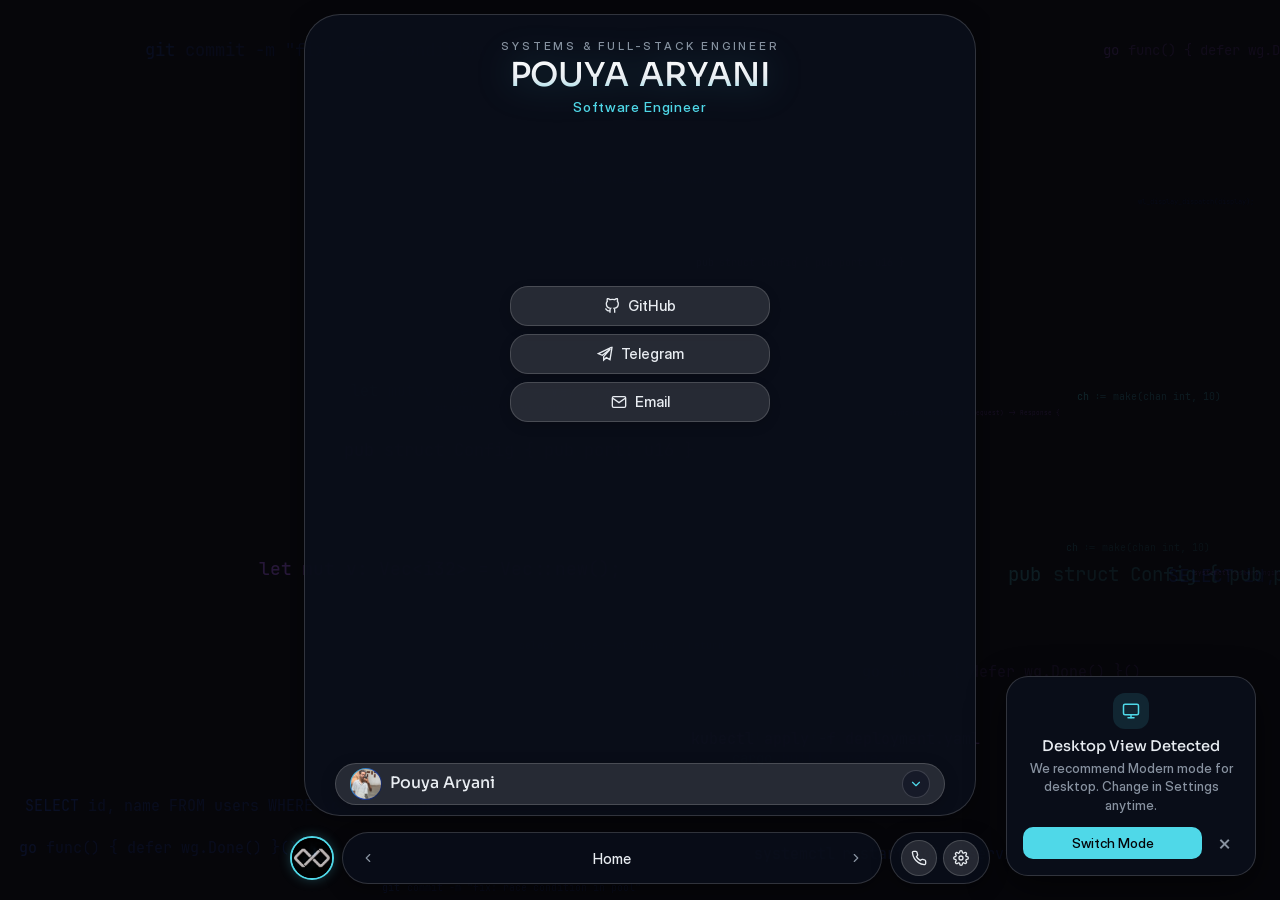
==== commit 03cd7840: "fixed bug v0.0.9" ====
--- a/index.html
+++ b/index.html
@@ -15,7 +15,6 @@
 
 <canvas id="bg-canvas" aria-hidden="true"></canvas>
 
-<!-- ============================= DESKTOP NAV ============================= -->
 <nav class="nav">
   <div class="nav-dropdown-wrapper">
     <div class="nav-section-selector">
@@ -76,7 +75,6 @@
   </div>
 </nav>
 
-<!-- ============================= MOBILE ISLANDS NAV ============================= -->
 <div class="mobile-islands-container" id="mobileIslandsNav">
   <div class="mobile-island island-left">
     <div class="logo-circle">
@@ -107,7 +105,6 @@
   </div>
 </div>
 
-<!-- ============================= CONTACT POPUP MODAL ============================= -->
 <div class="islands-modal-overlay" id="contactModal">
   <div class="islands-modal-card">
     <div class="islands-modal-header">
@@ -135,7 +132,6 @@
   </div>
 </div>
 
-<!-- ============================= DESKTOP RECOMMENDATION TOAST ============================= -->
 <div class="desktop-toast" id="desktopToast">
   <div class="desktop-toast-content">
     <div class="desktop-toast-icon">
--- a/css/header.css
+++ b/css/header.css
@@ -379,50 +379,58 @@
     left: 10px;
     right: 10px;
     width: calc(100% - 20px);
-    padding: 10px 14px;
-    height: auto;
-    min-height: 48px;
+    padding: 8px 14px;
+    height: 52px;
   }
   .nav-section-selector {
-    padding: 3px 6px;
+    padding: 5px 10px;
+    font-size: 0.8rem;
+    gap: 4px;
+  }
+  .nav-section-selector span {
+    min-width: 55px;
+    font-size: 0.78rem;
+  }
+  .logo-circle {
+    width: 38px;
+    height: 38px;
+  }
+  .nav-settings-btn {
+    width: 38px;
+    height: 38px;
+  }
+  .nav-settings-btn svg {
+    width: 18px;
+    height: 18px;
+  }
+}
+
+@media (max-width: 400px) {
+  .nav {
+    padding: 6px 10px;
+    height: 48px;
+  }
+  .nav-section-selector {
+    padding: 4px 8px;
     font-size: 0.75rem;
-    gap: 2px;
   }
   .nav-section-selector span {
-    min-width: 50px;
-    font-size: 0.75rem;
+    min-width: 48px;
+    font-size: 0.72rem;
+  }
+  .nav-arrow-btn {
+    padding: 2px;
   }
   .logo-circle {
     width: 34px;
     height: 34px;
   }
   .nav-settings-btn {
-    width: 32px;
-    height: 32px;
-  }
-}
-
-@media (max-width: 400px) {
-  .nav {
-    padding: 8px 10px;
-  }
-  .nav-section-selector {
-    padding: 2px 4px;
-    font-size: 0.7rem;
-  }
-  .nav-section-selector span {
-    min-width: 42px;
-    font-size: 0.7rem;
-  }
-  .nav-arrow-btn {
-    padding: 2px;
-  }
-  .logo-circle {
-    width: 30px;
-    height: 30px;
-  }
-  .nav-settings-btn {
-    width: 30px;
-    height: 30px;
+    width: 34px;
+    height: 34px;
+  }
+  .nav-settings-btn svg {
+    width: 16px;
+    height: 16px;
   }
 }
--- a/css/islands.css
+++ b/css/islands.css
@@ -17,6 +17,18 @@
 
 html[data-nav-mode="islands"] .mobile-islands-container {
   display: flex !important;
+  position: fixed;
+  bottom: 16px;
+  left: 50%;
+  transform: translateX(-50%);
+  width: calc(100% - 28px);
+  max-width: 700px;
+  margin: 0 auto;
+  z-index: 2000 !important;
+  align-items: center;
+  justify-content: space-between;
+  gap: 8px;
+  direction: ltr !important;
 }
 
 html[data-nav-mode="islands"] #about,
@@ -54,7 +66,7 @@
   transform: translate3d(100%, 0, 0);
   transition: transform 0.32s cubic-bezier(0.25, 1, 0.5, 1), opacity 0.25s ease, visibility 0.25s;
   pointer-events: none;
-  z-index: 1;
+  z-index: 100 !important;
   display: flex !important;
   flex-direction: column !important;
   will-change: transform, opacity;
@@ -113,7 +125,7 @@
   visibility: visible !important;
   transform: translate3d(0, 0, 0) !important;
   pointer-events: auto !important;
-  z-index: 10 !important;
+  z-index: 100 !important;
 }
 
 html[data-nav-mode="islands"] .section.islands-prev,
@@ -122,10 +134,9 @@
   visibility: hidden !important;
   transform: translate3d(-100%, 0, 0) !important;
   pointer-events: none !important;
-  z-index: 1 !important;
-}
-
-/* ================= SECTION EYEBROWS & TITLES (ISLANDS MODE) ================= */
+  z-index: 50 !important;
+}
+
 html[data-nav-mode="islands"] .section-eyebrow {
   display: block !important;
   text-align: center !important;
@@ -146,7 +157,6 @@
   text-align: center !important;
 }
 
-/* ================= HORIZONTAL SCROLL SKILLS BADGES ================= */
 .about-badges-scroll {
   display: flex;
   align-items: center;
@@ -193,7 +203,6 @@
   color: var(--cyan);
 }
 
-/* ================= PROJECTS ISLANDS ORDER & OPTIMIZATION ================= */
 html[data-nav-mode="islands"] #projects .container {
   display: flex !important;
   flex-direction: column !important;
@@ -225,6 +234,14 @@
   scroll-behavior: smooth !important;
   -webkit-overflow-scrolling: touch !important;
   touch-action: pan-x;
+  scrollbar-width: none !important;
+  -ms-overflow-style: none !important;
+}
+
+html[data-nav-mode="islands"] #projects .projects-carousel-wrapper::-webkit-scrollbar {
+  display: none !important;
+  width: 0 !important;
+  height: 0 !important;
 }
 
 html[data-nav-mode="islands"] #projects .projects-track {
@@ -298,12 +315,11 @@
   margin-bottom: 10px !important;
 }
 
-/* ================= ACHIEVEMENTS ISLANDS ORDER ================= */
 html[data-nav-mode="islands"] #achievements .container {
   display: flex !important;
   flex-direction: column !important;
   height: 100% !important;
-  justify-content: center !important;
+  justify-content: space-between !important;
   align-items: center !important;
   text-align: center !important;
 }
@@ -317,14 +333,68 @@
 
 html[data-nav-mode="islands"] #achievements .deck-container {
   width: 100% !important;
+  flex: 1 !important;
   display: flex !important;
   flex-direction: column !important;
   align-items: center !important;
+  justify-content: space-between !important;
+  margin: 0 !important;
+  padding: 4px 0 10px 0 !important;
+  box-sizing: border-box !important;
+}
+
+html[data-nav-mode="islands"] #achievements .deck-wrapper {
+  width: 100% !important;
+  flex: 1 !important;
+  display: flex !important;
+  align-items: center !important;
   justify-content: center !important;
-  margin: auto 0 !important;
-}
-
-/* ================= SCORE TAB (ISLANDS MODE ONLY) ================= */
+  position: relative !important;
+  margin-bottom: 25px !important;
+}
+
+html[data-nav-mode="islands"] #achievements .deck-controls {
+  display: flex !important;
+  justify-content: center !important;
+  align-items: center !important;
+  gap: 16px !important;
+  margin-top: 0 !important;
+  position: relative !important;
+  z-index: 20 !important;
+  flex-shrink: 0 !important;
+}
+
+html[data-nav-mode="islands"] #achievements .deck-card,
+html[data-nav-mode="islands"] #achievements .achievement-card,
+html[data-nav-mode="islands"] #achievements .card {
+  max-height: 100% !important;
+  padding: 16px 14px !important;
+  box-sizing: border-box !important;
+  display: flex !important;
+  flex-direction: column !important;
+  justify-content: space-between !important;
+}
+
+html[data-nav-mode="islands"] #achievements .deck-card h3,
+html[data-nav-mode="islands"] #achievements .deck-card h4,
+html[data-nav-mode="islands"] #achievements .achievement-card h3,
+html[data-nav-mode="islands"] #achievements .achievement-card h4 {
+  font-size: clamp(0.85rem, 3.8vw, 1.1rem) !important;
+  line-height: 1.25 !important;
+  margin-bottom: 6px !important;
+  word-break: break-word !important;
+}
+
+html[data-nav-mode="islands"] #achievements .deck-card p,
+html[data-nav-mode="islands"] #achievements .deck-card .date,
+html[data-nav-mode="islands"] #achievements .deck-card .issuer,
+html[data-nav-mode="islands"] #achievements .achievement-card p,
+html[data-nav-mode="islands"] #achievements .achievement-card .date {
+  font-size: clamp(0.72rem, 3.2vw, 0.85rem) !important;
+  line-height: 1.35 !important;
+  word-break: break-word !important;
+}
+
 html[data-nav-mode="islands"] #score {
   display: flex !important;
 }
@@ -370,7 +440,6 @@
   text-transform: uppercase;
 }
 
-/* ================= NON-ISLANDS MODE SCORE HIDING ================= */
 html:not([data-nav-mode="islands"]) #score {
   display: none !important;
 }
@@ -595,23 +664,6 @@
   margin-bottom: 8px;
 }
 
-/* ================= ISLAND NAV BAR ================= */
-.mobile-islands-container {
-  position: fixed;
-  bottom: 16px;
-  left: 50%;
-  transform: translateX(-50%);
-  width: calc(100% - 28px);
-  max-width: 700px;
-  margin: 0 auto;
-  z-index: 999;
-  display: none;
-  align-items: center;
-  justify-content: space-between;
-  gap: 8px;
-  direction: ltr !important;
-}
-
 .mobile-island {
   background: rgba(10, 14, 26, 0.88) !important;
   border: 1px solid var(--border) !important;
@@ -672,18 +724,26 @@
   padding: 6px 10px;
 }
 
-.island-right .settings-dropdown-menu {
+.island-right .settings-dropdown-menu,
+html[data-nav-mode="islands"] .settings-dropdown-menu {
   position: absolute !important;
   top: auto !important;
-  bottom: calc(100% + 12px) !important;
+  bottom: calc(100% + 14px) !important;
   right: 0 !important;
   left: auto !important;
   margin-top: 0 !important;
-  z-index: 1000 !important;
-  width: 160px !important;
-}
-
-/* ================= CONTACT MODAL STYLES ================= */
+  z-index: 3000 !important;
+  width: 165px !important;
+  transform: translateY(8px) !important;
+}
+
+.island-right .settings-dropdown-menu.active,
+html[data-nav-mode="islands"] .settings-dropdown-menu.active {
+  transform: translateY(0) !important;
+  opacity: 1 !important;
+  visibility: visible !important;
+}
+
 .islands-modal-overlay {
   position: fixed;
   top: 0;
@@ -693,7 +753,7 @@
   background: rgba(0, 0, 0, 0.7);
   backdrop-filter: blur(8px);
   -webkit-backdrop-filter: blur(8px);
-  z-index: 10000;
+  z-index: 100000;
   display: flex;
   align-items: center;
   justify-content: center;
@@ -790,7 +850,6 @@
   stroke-width: 2;
 }
 
-/* ================= DESKTOP RECOMMENDATION TOAST ================= */
 .desktop-toast {
   position: fixed !important;
   bottom: 24px !important;
@@ -898,7 +957,6 @@
   color: var(--text);
 }
 
-/* ================= LIGHT THEME ================= */
 html[data-theme="light"][data-nav-mode="islands"] .section,
 html[data-theme="light"][data-nav-mode="islands"] .hero {
   background: rgba(245, 247, 250, 0.95) !important;
@@ -939,7 +997,6 @@
   box-shadow: 0 10px 30px rgba(0, 0, 0, 0.12) !important;
 }
 
-/* ================= SUNRISE THEME ================= */
 html[data-theme="sunrise"][data-nav-mode="islands"] .section,
 html[data-theme="sunrise"][data-nav-mode="islands"] .hero {
   background: rgba(20, 16, 10, 0.95) !important;
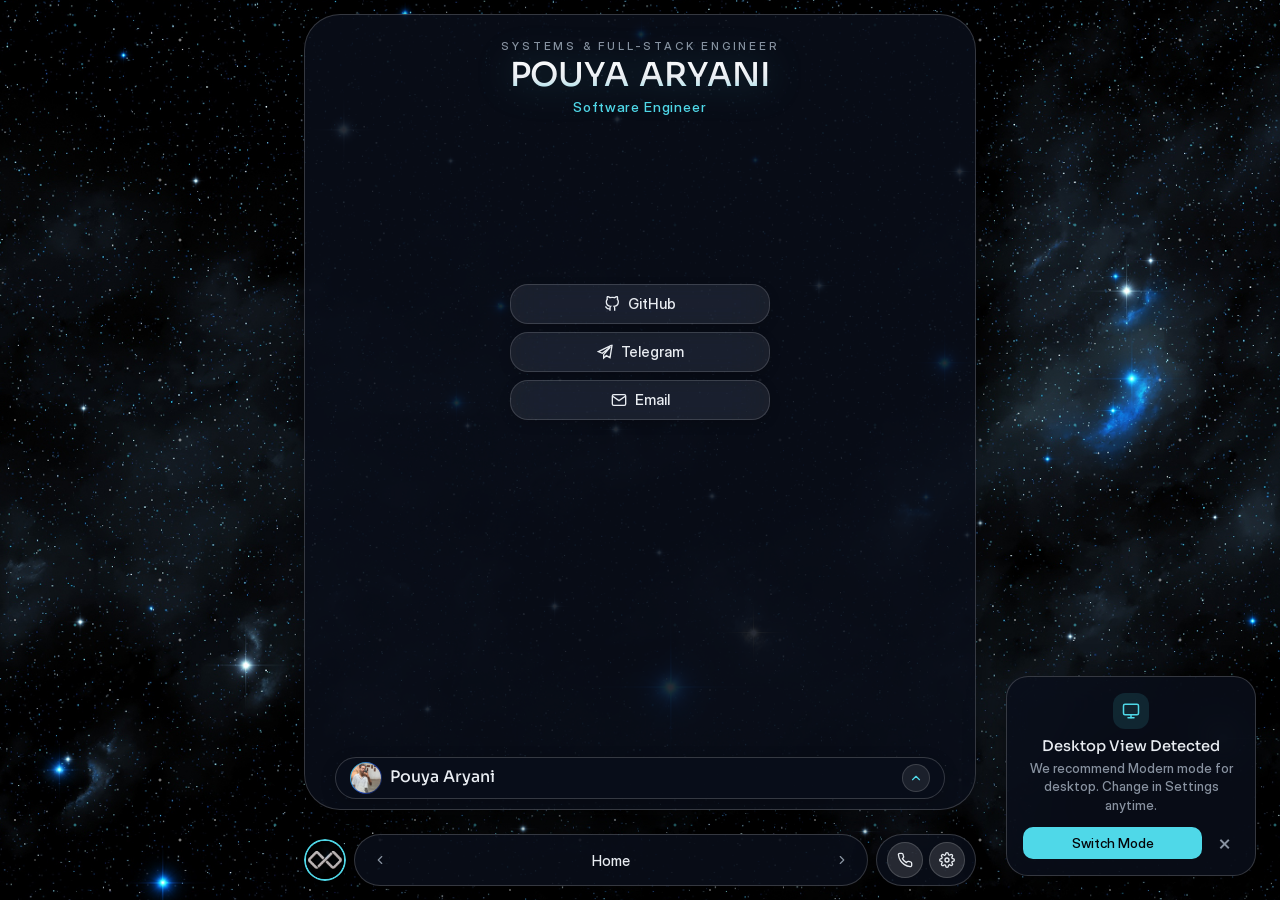
==== commit f3bbd9dd: "Update to v0.1.0 beta & fixed bug" ====
--- a/index.html
+++ b/index.html
@@ -68,7 +68,7 @@
         <div class="settings-menu-divider"></div>
         <div class="lang-switch-row">
           <span class="flag-icon active" data-lang="en" title="English">🇺🇸</span>
-          <span class="flag-icon" data-lang="fa" title="Persian">🇮🇷</span>
+          <span class="flag-icon" data-lang="fa" title="Persian"><img src="config/flagofiranemoji.png" alt="Persian"></span>
         </div>
       </div>
     </div>
@@ -76,9 +76,17 @@
 </nav>
 
 <div class="mobile-islands-container" id="mobileIslandsNav">
-  <div class="mobile-island island-left">
-    <div class="logo-circle">
-      <img src="logo.png" alt="Brand Logo">
+  <div class="mobile-island island-left" id="islandLeft">
+    <div class="logo-pill-container" id="logoPillContainer">
+      <button class="logo-action-btn" id="logoGameBtn" title="Game">
+        <svg viewBox="0 0 24 24"><line x1="6" y1="12" x2="10" y2="12"></line><line x1="8" y1="10" x2="8" y2="14"></line><circle cx="15" cy="13" r="1"></circle><circle cx="18" cy="11" r="1"></circle><rect x="2" y="6" width="20" height="12" rx="6"></rect></svg>
+      </button>
+      <button class="logo-action-btn" id="logoInfoBtn" title="Info">
+        <svg viewBox="0 0 24 24"><circle cx="12" cy="12" r="10"></circle><line x1="12" y1="8" x2="12" y2="12"></line><line x1="12" y1="16" x2="12.01" y2="16"></line></svg>
+      </button>
+      <div class="logo-circle" id="mobileLogoCircle">
+        <img src="logo.png" alt="Brand Logo">
+      </div>
     </div>
   </div>
 
@@ -108,25 +116,43 @@
 <div class="islands-modal-overlay" id="contactModal">
   <div class="islands-modal-card">
     <div class="islands-modal-header">
-      <h3>Get In Touch</h3>
+      <h3 data-i18n="contactModal.title">Get In Touch</h3>
       <button class="islands-modal-close" id="closeContactModal" aria-label="Close Modal">&times;</button>
     </div>
     <div class="islands-modal-body">
       <a href="https://t.me/MR_PR0G" target="_blank" rel="noopener noreferrer" class="modal-link-btn">
         <svg viewBox="0 0 24 24"><path d="M21.5 2L2 11.5l6 2.5L20 4.5l-10 11.5v5l4-3.5 5.5 3L22.5 2z"></path></svg>
-        <span>Telegram Channel</span>
+        <span data-i18n="contactModal.telegramChannel">Telegram Channel</span>
       </a>
       <a href="https://t.me/MR_PR0G" target="_blank" rel="noopener noreferrer" class="modal-link-btn">
         <svg viewBox="0 0 24 24"><path d="M21.5 2L2 11.5l6 2.5L20 4.5l-10 11.5v5l4-3.5 5.5 3L22.5 2z"></path></svg>
-        <span>Direct Telegram Chat</span>
+        <span data-i18n="contactModal.telegramChat">Direct Telegram Chat</span>
       </a>
       <a href="mailto:pouya.aryani@example.com" class="modal-link-btn">
         <svg viewBox="0 0 24 24"><path d="M4 4h16c1.1 0 2 .9 2 2v12c0 1.1-.9 2-2 2H4c-1.1 0-2-.9-2-2V6c0-1.1.9-2 2-2z"></path><polyline points="22,6 12,13 2,6"></polyline></svg>
-        <span>Send Email</span>
+        <span data-i18n="contactModal.sendEmail">Send Email</span>
       </a>
       <a href="https://github.com/MR-PR0G" target="_blank" rel="noopener noreferrer" class="modal-link-btn">
         <svg viewBox="0 0 24 24"><path d="M9 19c-5 1.5-5-2.5-7-3m14 6v-3.87a3.37 3.37 0 0 0-.94-2.61c3.14-.35 6.44-1.54 6.44-7A5.44 5.44 0 0 0 20 4.77 5.07 5.07 0 0 0 19.91 1S18.73.65 16 2.48a13.38 13.38 0 0 0-7 0C6.27.65 5.09 1 5.09 1A5.07 5.07 0 0 0 5 4.77a5.44 5.44 0 0 0-1.5 3.78c0 5.42 3.3 6.61 6.44 7A3.37 3.37 0 0 0 9 18.13V22"></path></svg>
-        <span>GitHub Profile</span>
+        <span data-i18n="contactModal.githubProfile">GitHub Profile</span>
+      </a>
+    </div>
+  </div>
+</div>
+
+<div class="islands-modal-overlay" id="infoModal">
+  <div class="islands-modal-card">
+    <div class="islands-modal-header">
+      <h3 data-i18n="infoModal.title">Site Specifications</h3>
+      <button class="islands-modal-close" id="closeInfoModal" aria-label="Close Modal">&times;</button>
+    </div>
+    <div class="islands-modal-body info-modal-body">
+      <p><strong data-i18n="infoModal.ownerLabel">Owner:</strong> <span data-i18n="infoModal.ownerName">Pouya Aryani</span></p>
+      <p class="info-built-text"><span data-i18n="infoModal.builtText">Built with precision and engineering obsession</span></p>
+      <p><strong data-i18n="infoModal.versionLabel">Site Version:</strong> <span id="siteVersionDisplay">0.1.0</span></p>
+      <a href="https://github.com/MR-PR0G" target="_blank" rel="noopener noreferrer" class="modal-link-btn info-github-btn" style="margin-top: 6px;">
+        <svg viewBox="0 0 24 24"><path d="M9 19c-5 1.5-5-2.5-7-3m14 6v-3.87a3.37 3.37 0 0 0-.94-2.61c3.14-.35 6.44-1.54 6.44-7A5.44 5.44 0 0 0 20 4.77 5.07 5.07 0 0 0 19.91 1S18.73.65 16 2.48a13.38 13.38 0 0 0-7 0C6.27.65 5.09 1 5.09 1A5.07 5.07 0 0 0 5 4.77a5.44 5.44 0 0 0-1.5 3.78c0 5.42 3.3 6.61 6.44 7A3.37 3.37 0 0 0 9 18.13V22"></path></svg>
+        <span data-i18n="infoModal.githubSource">View Source on GitHub</span>
       </a>
     </div>
   </div>
@@ -154,7 +180,7 @@
     <div class="hero-text-group">
       <div class="hero-tag" data-i18n="hero.tag">SYSTEMS &amp; BACKEND ENGINEER</div>
       <div class="h1-wrap">
-        <h1 class="hero-name" id="heroName">Pouya Aryani</h1>
+        <h1 class="hero-name" id="heroName" data-i18n="about.name">Pouya Aryani</h1>
       </div>
       <div class="hero-subtitle" id="heroSubtitle" data-i18n="hero.subtitle">Full-Stack &amp; Systems Engineer</div>
     </div>
@@ -165,10 +191,10 @@
       <div class="islands-about-header">
         <div class="avatar-frame"><div class="inner">PA</div></div>
         <div class="islands-about-info">
-          <h3>Pouya Aryani</h3>
+          <h3 data-i18n="about.name">Pouya Aryani</h3>
         </div>
         <button class="islands-expand-btn" id="islandsExpandBtn" aria-label="Expand About">
-          <svg viewBox="0 0 24 24" width="18" height="18" stroke="currentColor" stroke-width="2" fill="none" stroke-linecap="round" stroke-linejoin="round"><polyline points="6 9 12 15 18 9"></polyline></svg>
+          <svg viewBox="0 0 24 24" width="18" height="18" stroke="currentColor" stroke-width="2" fill="none" stroke-linecap="round" stroke-linejoin="round"><polyline points="18 15 12 9 6 15"></polyline></svg>
         </button>
       </div>
       <div class="islands-about-body" id="islandsAboutBody">
@@ -196,7 +222,7 @@
     <div class="about-grid">
       <div class="about-card glass reveal">
         <div class="avatar-frame"><div class="inner">PA</div></div>
-        <h3>Pouya Aryani</h3>
+        <h3 data-i18n="about.name">Pouya Aryani</h3>
         <div class="role-line" data-i18n="about.role">// Backend &amp; Systems Engineer, Rust-first</div>
         <p data-i18n="about.bio">I build fast, dependable backend systems — mostly in Rust, occasionally in Go — and I keep a foot firmly in Linux internals. I care about correctness, low-level performance, and software that stays out of the user's way. When I'm not shipping services, I'm contributing to open source or tinkering with Wayland compositors.</p>
         
--- a/css/header.css
+++ b/css/header.css
@@ -190,10 +190,18 @@
   transition: transform 0.3s var(--ease), border-color 0.3s var(--ease), color 0.3s var(--ease);
 }
 
-.nav-settings-btn:hover {
-  border-color: var(--cyan);
-  color: var(--cyan);
-  transform: rotate(30deg);
+@media (hover: hover) {
+  .nav-settings-btn:hover {
+    border-color: var(--cyan);
+    color: var(--cyan);
+    transform: rotate(30deg);
+  }
+}
+
+.nav-settings-btn.active {
+  border-color: var(--cyan) !important;
+  color: var(--cyan) !important;
+  transform: rotate(30deg) !important;
 }
 
 .settings-dropdown-menu {
@@ -325,6 +333,18 @@
   cursor: pointer;
   transition: opacity 0.2s, transform 0.2s;
   user-select: none;
+  display: inline-flex;
+  align-items: center;
+  justify-content: center;
+  width: 1.2rem;
+  height: 1.2rem;
+}
+
+.flag-icon img {
+  width: 100%;
+  height: 100%;
+  object-fit: contain;
+  pointer-events: none;
 }
 
 .flag-icon:hover {
--- a/css/islands.css
+++ b/css/islands.css
@@ -1,14 +1,62 @@
 html[data-nav-mode="islands"] {
   overflow: hidden !important;
   height: 100vh !important;
+  height: 100dvh !important;
 }
 
 html[data-nav-mode="islands"] body {
   overflow: hidden !important;
   height: 100vh !important;
+  height: 100dvh !important;
   max-width: 700px !important;
   margin: 0 auto !important;
   position: relative;
+  background-image: url('../config/background.png') !important;
+  background-size: cover !important;
+  background-position: center !important;
+  background-repeat: no-repeat !important;
+  background-attachment: fixed !important;
+}
+
+html[data-nav-mode="islands"] body::before {
+  content: '' !important;
+  position: fixed !important;
+  top: 0 !important;
+  left: 0 !important;
+  width: 100% !important;
+  height: 100% !important;
+  background-image: 
+    radial-gradient(1.5px 1.5px at 15px 20px, #ffffff, rgba(0,0,0,0)),
+    radial-gradient(1px 1px at 35px 60px, rgba(255,255,255,0.9), rgba(0,0,0,0)),
+    radial-gradient(2px 2px at 75px 25px, #4fd8e8, rgba(0,0,0,0)),
+    radial-gradient(1.5px 1.5px at 110px 90px, #ffffff, rgba(0,0,0,0)),
+    radial-gradient(1px 1px at 140px 130px, rgba(255,255,255,0.8), rgba(0,0,0,0)),
+    radial-gradient(2px 2px at 180px 40px, #ffffff, rgba(0,0,0,0)),
+    radial-gradient(1.5px 1.5px at 40px 150px, #4fd8e8, rgba(0,0,0,0)),
+    radial-gradient(1px 1px at 90px 170px, #ffffff, rgba(0,0,0,0)),
+    radial-gradient(2px 2px at 160px 180px, rgba(255,255,255,0.95), rgba(0,0,0,0)) !important;
+  background-repeat: repeat !important;
+  background-size: 200px 200px !important;
+  opacity: 0.75 !important;
+  pointer-events: none !important;
+  z-index: 0 !important;
+  animation: islandStarTwinkle 4s ease-in-out infinite alternate !important;
+  will-change: opacity, transform !important;
+}
+
+@keyframes islandStarTwinkle {
+  0% {
+    opacity: 0.4;
+    transform: translateY(0);
+  }
+  100% {
+    opacity: 0.95;
+    transform: translateY(-6px);
+  }
+}
+
+html[data-nav-mode="islands"] #bg-canvas {
+  display: none !important;
 }
 
 html[data-nav-mode="islands"] .nav {
@@ -17,18 +65,20 @@
 
 html[data-nav-mode="islands"] .mobile-islands-container {
   display: flex !important;
-  position: fixed;
-  bottom: 16px;
-  left: 50%;
-  transform: translateX(-50%);
-  width: calc(100% - 28px);
-  max-width: 700px;
-  margin: 0 auto;
+  position: fixed !important;
+  bottom: calc(14px + env(safe-area-inset-bottom, 0px)) !important;
+  left: 50% !important;
+  transform: translateX(-50%) !important;
+  width: calc(100% - 28px) !important;
+  max-width: 672px !important;
+  margin: 0 auto !important;
+  height: 52px !important;
   z-index: 2000 !important;
-  align-items: center;
-  justify-content: space-between;
-  gap: 8px;
+  align-items: center !important;
+  justify-content: space-between !important;
+  gap: 8px !important;
   direction: ltr !important;
+  box-sizing: border-box !important;
 }
 
 html[data-nav-mode="islands"] #about,
@@ -43,34 +93,33 @@
 
 html[data-nav-mode="islands"] .section,
 html[data-nav-mode="islands"] .hero {
-  position: absolute !important;
+  position: fixed !important;
   top: 14px !important;
-  bottom: 84px !important;
-  left: 14px !important;
-  right: 14px !important;
+  bottom: calc(90px + env(safe-area-inset-bottom, 0px)) !important;
+  left: 50% !important;
   width: calc(100% - 28px) !important;
   max-width: 672px !important;
-  margin: 0 auto !important;
+  margin: 0 !important;
   height: auto !important;
   padding: 16px 14px 10px 14px !important;
-  background: rgba(10, 14, 26, 0.95) !important;
-  border: 1px solid var(--border) !important;
+  background: rgba(10, 14, 26, 0.88) !important;
+  border: 1px solid rgba(255, 255, 255, 0.18) !important;
   border-radius: 36px !important;
-  backdrop-filter: blur(8px) translateZ(0) !important;
-  -webkit-backdrop-filter: blur(8px) translateZ(0) !important;
-  box-shadow: 0 6px 24px rgba(0, 0, 0, 0.35) !important;
+  backdrop-filter: blur(20px) saturate(180%) translateZ(0) !important;
+  -webkit-backdrop-filter: blur(20px) saturate(180%) translateZ(0) !important;
+  box-shadow: 0 10px 36px rgba(0, 0, 0, 0.5) !important;
   overflow-y: auto !important;
   box-sizing: border-box !important;
-  opacity: 0;
-  visibility: hidden;
-  transform: translate3d(100%, 0, 0);
-  transition: transform 0.32s cubic-bezier(0.25, 1, 0.5, 1), opacity 0.25s ease, visibility 0.25s;
-  pointer-events: none;
+  opacity: 0 !important;
+  visibility: hidden !important;
+  transform: translate3d(100vw, 0, 0) !important;
+  transition: transform 0.32s cubic-bezier(0.25, 1, 0.5, 1), opacity 0.25s ease, visibility 0.25s !important;
+  pointer-events: none !important;
   z-index: 100 !important;
   display: flex !important;
   flex-direction: column !important;
-  will-change: transform, opacity;
-  contain: layout style paint;
+  will-change: transform, opacity !important;
+  contain: layout style paint !important;
 }
 
 html[data-nav-mode="islands"] .hero-vignette {
@@ -123,7 +172,7 @@
 html[data-nav-mode="islands"] .hero.islands-active {
   opacity: 1 !important;
   visibility: visible !important;
-  transform: translate3d(0, 0, 0) !important;
+  transform: translate3d(-50%, 0, 0) !important;
   pointer-events: auto !important;
   z-index: 100 !important;
 }
@@ -132,7 +181,7 @@
 html[data-nav-mode="islands"] .hero.islands-prev {
   opacity: 0 !important;
   visibility: hidden !important;
-  transform: translate3d(-100%, 0, 0) !important;
+  transform: translate3d(-200vw, 0, 0) !important;
   pointer-events: none !important;
   z-index: 50 !important;
 }
@@ -189,12 +238,14 @@
   align-items: center;
   padding: 6px 14px;
   border-radius: 999px;
-  background: var(--surface-strong);
-  border: 1px solid var(--border);
+  background: rgba(255, 255, 255, 0.08);
+  border: 1px solid rgba(255, 255, 255, 0.15);
   color: var(--text);
   font-size: 0.78rem;
   font-weight: 500;
   flex-shrink: 0;
+  backdrop-filter: blur(16px) saturate(180%) !important;
+  -webkit-backdrop-filter: blur(16px) saturate(180%) !important;
   transition: border-color 0.2s var(--ease), color 0.2s var(--ease);
 }
 
@@ -279,8 +330,10 @@
 html[data-nav-mode="islands"] .project-card {
   padding: 14px !important;
   border-radius: 22px !important;
-  background: var(--surface-strong) !important;
-  border: 1px solid var(--border) !important;
+  background: rgba(255, 255, 255, 0.08) !important;
+  border: 1px solid rgba(255, 255, 255, 0.15) !important;
+  backdrop-filter: blur(20px) saturate(180%) !important;
+  -webkit-backdrop-filter: blur(20px) saturate(180%) !important;
   flex: 0 0 clamp(230px, 68vw, 270px) !important;
   min-width: 230px !important;
   max-width: 270px !important;
@@ -368,11 +421,17 @@
 html[data-nav-mode="islands"] #achievements .achievement-card,
 html[data-nav-mode="islands"] #achievements .card {
   max-height: 100% !important;
-  padding: 16px 14px !important;
+  padding: 18px 16px !important;
   box-sizing: border-box !important;
   display: flex !important;
   flex-direction: column !important;
   justify-content: space-between !important;
+  background: rgba(10, 14, 26, 0.94) !important;
+  border: 1px solid rgba(255, 255, 255, 0.22) !important;
+  border-radius: 24px !important;
+  backdrop-filter: blur(30px) saturate(200%) translateZ(0) !important;
+  -webkit-backdrop-filter: blur(30px) saturate(200%) translateZ(0) !important;
+  box-shadow: 0 12px 32px rgba(0, 0, 0, 0.65) !important;
 }
 
 html[data-nav-mode="islands"] #achievements .deck-card h3,
@@ -413,8 +472,10 @@
   flex-direction: column;
   align-items: center;
   justify-content: center;
-  background: var(--surface-strong);
-  border: 1px solid var(--border);
+  background: rgba(255, 255, 255, 0.08);
+  border: 1px solid rgba(255, 255, 255, 0.15);
+  backdrop-filter: blur(20px) saturate(180%);
+  -webkit-backdrop-filter: blur(20px) saturate(180%);
   border-radius: 28px;
   padding: 32px 42px;
   margin: auto 0;
@@ -475,8 +536,10 @@
   max-width: 100%;
   box-sizing: border-box;
   border-radius: 18px;
-  border: 1px solid var(--border);
-  background: var(--surface-strong);
+  border: 1px solid rgba(255, 255, 255, 0.15);
+  background: rgba(255, 255, 255, 0.08);
+  backdrop-filter: blur(20px) saturate(180%);
+  -webkit-backdrop-filter: blur(20px) saturate(180%);
   color: var(--text);
   font-family: var(--font-body);
   font-size: 0.85rem;
@@ -521,11 +584,14 @@
   margin-top: auto !important;
   margin-bottom: 0 !important;
   padding: 4px 14px;
-  background: var(--surface-strong) !important;
-  border: 1px solid var(--border) !important;
+  background: rgba(10, 14, 26, 0.88) !important;
+  border: 1px solid rgba(255, 255, 255, 0.18) !important;
+  backdrop-filter: blur(20px) saturate(180%) !important;
+  -webkit-backdrop-filter: blur(20px) saturate(180%) !important;
   border-radius: 999px;
   transition: border-radius 0.25s var(--ease), padding 0.25s var(--ease), margin 0.25s var(--ease);
   box-shadow: 0 4px 16px rgba(0, 0, 0, 0.2);
+  cursor: pointer !important;
 }
 
 html[data-nav-mode="islands"] .islands-about-box.expanded {
@@ -534,6 +600,7 @@
   border-radius: 24px !important;
   padding: 12px 14px !important;
   margin-top: 6px !important;
+  margin-bottom: 12px !important;
 }
 
 .islands-about-header {
@@ -546,8 +613,10 @@
 }
 
 .islands-about-box.expanded .islands-about-header {
-  align-items: flex-start;
-  gap: 14px;
+  align-items: center;
+  flex-direction: column;
+  text-align: center;
+  gap: 10px;
 }
 
 .islands-about-header .avatar-frame {
@@ -597,6 +666,11 @@
 
 html[dir="rtl"] .islands-about-info {
   text-align: right;
+}
+
+.islands-about-box.expanded .islands-about-info {
+  text-align: center !important;
+  width: 100%;
 }
 
 .islands-about-info h3 {
@@ -621,14 +695,15 @@
   width: 28px;
   height: 28px;
   border-radius: 50%;
-  border: 1px solid var(--border);
-  background: var(--surface);
+  border: 1px solid rgba(255, 255, 255, 0.15);
+  background: rgba(255, 255, 255, 0.08);
   color: var(--cyan);
   cursor: pointer;
   display: grid;
   place-items: center;
   transition: transform 0.25s var(--ease), border-color 0.25s var(--ease);
   flex-shrink: 0;
+  transform: rotate(0deg);
 }
 
 .islands-expand-btn svg {
@@ -654,7 +729,13 @@
   overflow-y: auto;
   margin-top: 10px;
   padding-top: 10px;
-  border-top: 1px solid var(--border);
+  border-top: 1px solid rgba(255, 255, 255, 0.15);
+  text-align: center !important;
+}
+
+.islands-about-box.expanded .role-line {
+  text-align: center !important;
+  width: 100%;
 }
 
 .islands-about-body p {
@@ -666,11 +747,11 @@
 
 .mobile-island {
   background: rgba(10, 14, 26, 0.88) !important;
-  border: 1px solid var(--border) !important;
+  border: 1px solid rgba(255, 255, 255, 0.18) !important;
   border-radius: 40px !important;
-  backdrop-filter: blur(10px) translateZ(0) !important;
-  -webkit-backdrop-filter: blur(10px) translateZ(0) !important;
-  box-shadow: 0 6px 18px rgba(0, 0, 0, 0.35) !important;
+  backdrop-filter: blur(20px) saturate(180%) translateZ(0) !important;
+  -webkit-backdrop-filter: blur(20px) saturate(180%) translateZ(0) !important;
+  box-shadow: 0 8px 24px rgba(0, 0, 0, 0.4) !important;
   padding: 6px 10px;
   display: flex;
   align-items: center;
@@ -685,13 +766,97 @@
   -webkit-backdrop-filter: none !important;
   padding: 0 !important;
   justify-content: center;
-}
-
-.island-left .logo-circle {
-  width: 44px;
-  height: 44px;
-  border: 2px solid var(--cyan);
-  box-shadow: 0 0 12px var(--glow-color);
+  position: relative !important;
+  width: 42px !important;
+  height: 42px !important;
+  display: flex !important;
+  align-items: center !important;
+}
+
+.logo-pill-container {
+  position: absolute !important;
+  bottom: 0 !important;
+  left: 0 !important;
+  width: 42px !important;
+  height: 42px !important;
+  border-radius: 21px !important;
+  background: transparent !important;
+  border: none !important;
+  box-shadow: none !important;
+  backdrop-filter: none !important;
+  -webkit-backdrop-filter: none !important;
+  display: flex !important;
+  flex-direction: column !important;
+  align-items: center !important;
+  justify-content: flex-end !important;
+  padding: 0 !important;
+  margin: 0 !important;
+  gap: 8px !important;
+  overflow: hidden !important;
+  transition: height 0.3s cubic-bezier(0.25, 1, 0.5, 1), padding 0.3s cubic-bezier(0.25, 1, 0.5, 1), background 0.3s, border-color 0.3s, box-shadow 0.3s !important;
+  z-index: 3000 !important;
+  box-sizing: border-box !important;
+}
+
+.logo-pill-container.active {
+  height: 142px !important;
+  padding: 6px 0 0 0 !important;
+  background: rgba(10, 14, 26, 0.88) !important;
+  border: 1px solid rgba(255, 255, 255, 0.18) !important;
+  backdrop-filter: blur(20px) saturate(180%) translateZ(0) !important;
+  -webkit-backdrop-filter: blur(20px) saturate(180%) translateZ(0) !important;
+  box-shadow: 0 8px 24px rgba(0, 0, 0, 0.4) !important;
+}
+
+.logo-pill-container .logo-action-btn {
+  width: 34px !important;
+  height: 34px !important;
+  border-radius: 50% !important;
+  border: 1px solid rgba(255, 255, 255, 0.15) !important;
+  background: rgba(255, 255, 255, 0.08) !important;
+  color: var(--text) !important;
+  cursor: pointer !important;
+  display: flex !important;
+  align-items: center !important;
+  justify-content: center !important;
+  opacity: 0 !important;
+  visibility: hidden !important;
+  transform: translateY(10px) !important;
+  transition: opacity 0.2s var(--ease), transform 0.2s var(--ease), color 0.2s var(--ease), border-color 0.2s var(--ease) !important;
+  flex-shrink: 0 !important;
+  padding: 0 !important;
+}
+
+.logo-pill-container.active .logo-action-btn {
+  opacity: 1 !important;
+  visibility: visible !important;
+  transform: translateY(0) !important;
+}
+
+.logo-pill-container .logo-action-btn:hover {
+  border-color: var(--cyan) !important;
+  color: var(--cyan) !important;
+}
+
+.logo-pill-container .logo-action-btn svg {
+  width: 18px !important;
+  height: 18px !important;
+  stroke: currentColor !important;
+  fill: none !important;
+  stroke-width: 2 !important;
+}
+
+.logo-pill-container .logo-circle {
+  width: 42px !important;
+  height: 42px !important;
+  border-radius: 50% !important;
+  border: 2px solid var(--cyan) !important;
+  box-shadow: 0 0 12px var(--glow-color) !important;
+  cursor: pointer !important;
+  flex-shrink: 0 !important;
+  margin: 0 !important;
+  position: relative !important;
+  z-index: 10 !important;
 }
 
 .island-center {
@@ -735,6 +900,10 @@
   z-index: 3000 !important;
   width: 165px !important;
   transform: translateY(8px) !important;
+  background: rgba(10, 14, 26, 0.88) !important;
+  border: 1px solid rgba(255, 255, 255, 0.18) !important;
+  backdrop-filter: blur(20px) saturate(180%) !important;
+  -webkit-backdrop-filter: blur(20px) saturate(180%) !important;
 }
 
 .island-right .settings-dropdown-menu.active,
@@ -751,8 +920,8 @@
   width: 100vw;
   height: 100vh;
   background: rgba(0, 0, 0, 0.7);
-  backdrop-filter: blur(8px);
-  -webkit-backdrop-filter: blur(8px);
+  backdrop-filter: blur(16px);
+  -webkit-backdrop-filter: blur(16px);
   z-index: 100000;
   display: flex;
   align-items: center;
@@ -770,11 +939,13 @@
 .islands-modal-card {
   width: calc(100% - 32px);
   max-width: 380px;
-  background: var(--surface);
-  border: 1px solid var(--border);
+  background: rgba(10, 14, 26, 0.88);
+  border: 1px solid rgba(255, 255, 255, 0.18);
+  backdrop-filter: blur(20px) saturate(180%);
+  -webkit-backdrop-filter: blur(20px) saturate(180%);
   border-radius: 28px;
   padding: 20px;
-  box-shadow: 0 12px 32px rgba(0, 0, 0, 0.45);
+  box-shadow: 0 12px 32px rgba(0, 0, 0, 0.55);
   transform: scale(0.95);
   transition: transform 0.2s var(--ease);
 }
@@ -789,7 +960,7 @@
   justify-content: space-between;
   margin-bottom: 16px;
   padding-bottom: 10px;
-  border-bottom: 1px solid var(--border);
+  border-bottom: 1px solid rgba(255, 255, 255, 0.15);
 }
 
 .islands-modal-header h3 {
@@ -820,14 +991,41 @@
   gap: 10px;
 }
 
+.info-modal-body p {
+  font-family: var(--font-body);
+  font-size: 0.88rem;
+  color: var(--text);
+  margin: 0;
+  line-height: 1.6;
+  display: flex;
+  justify-content: space-between;
+  align-items: center;
+  border-bottom: 1px solid rgba(255, 255, 255, 0.15);
+  padding-bottom: 8px;
+}
+
+.info-modal-body p.info-built-text {
+  justify-content: center !important;
+  text-align: center !important;
+}
+
+.info-modal-body p:last-child {
+  border-bottom: none;
+  padding-bottom: 0;
+}
+
+.info-modal-body strong {
+  color: var(--cyan);
+}
+
 .modal-link-btn {
   display: flex;
   align-items: center;
   gap: 12px;
   padding: 12px 18px;
   border-radius: 16px;
-  background: var(--surface-strong);
-  border: 1px solid var(--border);
+  background: rgba(255, 255, 255, 0.08);
+  border: 1px solid rgba(255, 255, 255, 0.15);
   color: var(--text);
   text-decoration: none;
   font-family: var(--font-body);
@@ -855,8 +1053,8 @@
   bottom: 24px !important;
   right: 24px !important;
   width: clamp(210px, 85vw, 250px) !important;
-  background: rgba(10, 14, 26, 0.96) !important;
-  border: 1px solid var(--border) !important;
+  background: rgba(10, 14, 26, 0.88) !important;
+  border: 1px solid rgba(255, 255, 255, 0.18) !important;
   border-radius: 22px !important;
   padding: 16px !important;
   box-shadow: 0 12px 36px rgba(0, 0, 0, 0.55) !important;
@@ -865,8 +1063,8 @@
   flex-direction: column !important;
   align-items: stretch !important;
   gap: 12px !important;
-  backdrop-filter: blur(12px) !important;
-  -webkit-backdrop-filter: blur(12px) !important;
+  backdrop-filter: blur(20px) saturate(180%) !important;
+  -webkit-backdrop-filter: blur(20px) saturate(180%) !important;
   transform: translateY(120px) !important;
   opacity: 0 !important;
   visibility: hidden !important;
@@ -959,80 +1157,118 @@
 
 html[data-theme="light"][data-nav-mode="islands"] .section,
 html[data-theme="light"][data-nav-mode="islands"] .hero {
-  background: rgba(245, 247, 250, 0.95) !important;
-  border-color: rgba(20, 25, 40, 0.15) !important;
+  background: rgba(240, 243, 248, 0.88) !important;
+  border-color: rgba(20, 25, 40, 0.18) !important;
   box-shadow: 0 4px 20px rgba(0, 0, 0, 0.08) !important;
 }
 
 html[data-theme="light"] .mobile-island {
   background: rgba(255, 255, 255, 0.88) !important;
-  border-color: rgba(20, 25, 40, 0.15) !important;
+  border-color: rgba(20, 25, 40, 0.18) !important;
   box-shadow: 0 6px 20px rgba(0, 0, 0, 0.08) !important;
 }
 
 html[data-theme="light"] .islands-about-box {
-  background: rgba(255, 255, 255, 0.95) !important;
-  border-color: rgba(20, 25, 40, 0.15) !important;
+  background: rgba(255, 255, 255, 0.88) !important;
+  border-color: rgba(20, 25, 40, 0.18) !important;
   box-shadow: 0 4px 18px rgba(0, 0, 0, 0.08) !important;
+}
+
+html[data-theme="light"] .logo-pill-container.active {
+  background: rgba(255, 255, 255, 0.88) !important;
+  border-color: rgba(20, 25, 40, 0.18) !important;
+}
+
+html[data-theme="light"] .logo-pill-container {
+  background: transparent !important;
+  border: none !important;
+  box-shadow: none !important;
+}
+
+html[data-theme="light"] .islands-modal-card,
+html[data-theme="light"] .island-right .settings-dropdown-menu {
+  background: rgba(255, 255, 255, 0.92) !important;
+  border-color: rgba(20, 25, 40, 0.18) !important;
 }
 
 html[data-theme="light"] .islands-social-btn,
 html[data-theme="light"] .about-badges-scroll span,
-html[data-theme="light"] .islands-score-card {
-  background: rgba(235, 240, 248, 0.95);
-  border-color: rgba(20, 25, 40, 0.15);
+html[data-theme="light"] .islands-score-card,
+html[data-theme="light"] .logo-pill-container .logo-action-btn,
+html[data-theme="light"] .modal-link-btn {
+  background: rgba(235, 240, 248, 0.85);
+  border-color: rgba(20, 25, 40, 0.18);
   color: var(--text);
   box-shadow: 0 4px 12px rgba(0, 0, 0, 0.05);
 }
 
 html[data-theme="light"] .islands-expand-btn {
-  background: rgba(225, 232, 240, 0.9);
-  border-color: rgba(20, 25, 40, 0.15);
+  background: rgba(225, 232, 240, 0.85);
+  border-color: rgba(20, 25, 40, 0.18);
   color: var(--cyan);
 }
 
 html[data-theme="light"] .desktop-toast {
-  background: rgba(255, 255, 255, 0.95) !important;
-  border-color: rgba(20, 25, 40, 0.15) !important;
+  background: rgba(255, 255, 255, 0.92) !important;
+  border-color: rgba(20, 25, 40, 0.18) !important;
   box-shadow: 0 10px 30px rgba(0, 0, 0, 0.12) !important;
 }
 
 html[data-theme="sunrise"][data-nav-mode="islands"] .section,
 html[data-theme="sunrise"][data-nav-mode="islands"] .hero {
-  background: rgba(20, 16, 10, 0.95) !important;
-  border-color: rgba(245, 158, 11, 0.25) !important;
+  background: rgba(26, 21, 12, 0.88) !important;
+  border-color: rgba(245, 158, 11, 0.28) !important;
   box-shadow: 0 4px 20px rgba(0, 0, 0, 0.35) !important;
 }
 
 html[data-theme="sunrise"] .mobile-island {
   background: rgba(32, 26, 12, 0.88) !important;
-  border-color: rgba(245, 158, 11, 0.25) !important;
+  border-color: rgba(245, 158, 11, 0.28) !important;
   box-shadow: 0 6px 20px rgba(0, 0, 0, 0.4), 0 2px 10px rgba(245, 158, 11, 0.15) !important;
 }
 
 html[data-theme="sunrise"] .islands-about-box {
-  background: rgba(26, 21, 12, 0.95) !important;
-  border-color: rgba(245, 158, 11, 0.25) !important;
+  background: rgba(26, 21, 12, 0.88) !important;
+  border-color: rgba(245, 158, 11, 0.28) !important;
   box-shadow: 0 4px 18px rgba(0, 0, 0, 0.35);
+}
+
+html[data-theme="sunrise"] .logo-pill-container.active {
+  background: rgba(32, 26, 12, 0.88) !important;
+  border-color: rgba(245, 158, 11, 0.28) !important;
+}
+
+html[data-theme="sunrise"] .logo-pill-container {
+  background: transparent !important;
+  border: none !important;
+  box-shadow: none !important;
+}
+
+html[data-theme="sunrise"] .islands-modal-card,
+html[data-theme="sunrise"] .island-right .settings-dropdown-menu {
+  background: rgba(26, 21, 12, 0.92) !important;
+  border-color: rgba(245, 158, 11, 0.28) !important;
 }
 
 html[data-theme="sunrise"] .islands-social-btn,
 html[data-theme="sunrise"] .about-badges-scroll span,
-html[data-theme="sunrise"] .islands-score-card {
-  background: rgba(38, 30, 16, 0.9);
-  border-color: rgba(245, 158, 11, 0.25);
+html[data-theme="sunrise"] .islands-score-card,
+html[data-theme="sunrise"] .logo-pill-container .logo-action-btn,
+html[data-theme="sunrise"] .modal-link-btn {
+  background: rgba(38, 30, 16, 0.85);
+  border-color: rgba(245, 158, 11, 0.28);
   color: var(--text);
 }
 
 html[data-theme="sunrise"] .islands-expand-btn {
-  background: rgba(20, 16, 10, 0.9);
-  border-color: rgba(245, 158, 11, 0.25);
+  background: rgba(20, 16, 10, 0.85);
+  border-color: rgba(245, 158, 11, 0.28);
   color: var(--cyan);
 }
 
 html[data-theme="sunrise"] .desktop-toast {
-  background: rgba(26, 21, 12, 0.95) !important;
-  border-color: rgba(245, 158, 11, 0.25) !important;
+  background: rgba(26, 21, 12, 0.92) !important;
+  border-color: rgba(245, 158, 11, 0.28) !important;
 }
 
 @media (max-width: 480px) {
--- a/css/classic.css
+++ b/css/classic.css
@@ -385,4 +385,68 @@
   font-family: 'Tahoma', 'Vazirmatn', sans-serif !important;
   font-size: 0.82rem !important;
   font-weight: bold !important;
+}
+
+.deck-container {
+  width: 100% !important;
+  margin: 0 auto !important;
+  display: flex !important;
+  flex-direction: column !important;
+  align-items: center !important;
+  justify-content: space-between !important;
+}
+
+.deck-wrapper {
+  width: 100% !important;
+  height: auto !important;
+  min-height: 260px !important;
+  display: flex !important;
+  align-items: center !important;
+  justify-content: center !important;
+  position: relative !important;
+  margin-bottom: 20px !important;
+}
+
+.deck-card,
+.achievement-card,
+#achievements .card {
+  height: auto !important;
+  max-height: none !important;
+  min-height: fit-content !important;
+  padding: 18px 16px !important;
+  box-sizing: border-box !important;
+  display: flex !important;
+  flex-direction: column !important;
+  justify-content: space-between !important;
+  overflow: visible !important;
+}
+
+.deck-card h3,
+.deck-card h4,
+.achievement-card h3,
+.achievement-card h4 {
+  font-size: clamp(0.9rem, 3.8vw, 1.15rem) !important;
+  line-height: 1.3 !important;
+  margin-bottom: 6px !important;
+  word-break: break-word !important;
+}
+
+.deck-card p,
+.deck-card .date,
+.deck-card .issuer,
+.achievement-card p,
+.achievement-card .date {
+  font-size: clamp(0.75rem, 3.2vw, 0.88rem) !important;
+  line-height: 1.4 !important;
+  word-break: break-word !important;
+}
+
+.deck-controls {
+  display: flex !important;
+  justify-content: center !important;
+  align-items: center !important;
+  gap: 16px !important;
+  margin-top: 10px !important;
+  position: relative !important;
+  z-index: 20 !important;
 }
